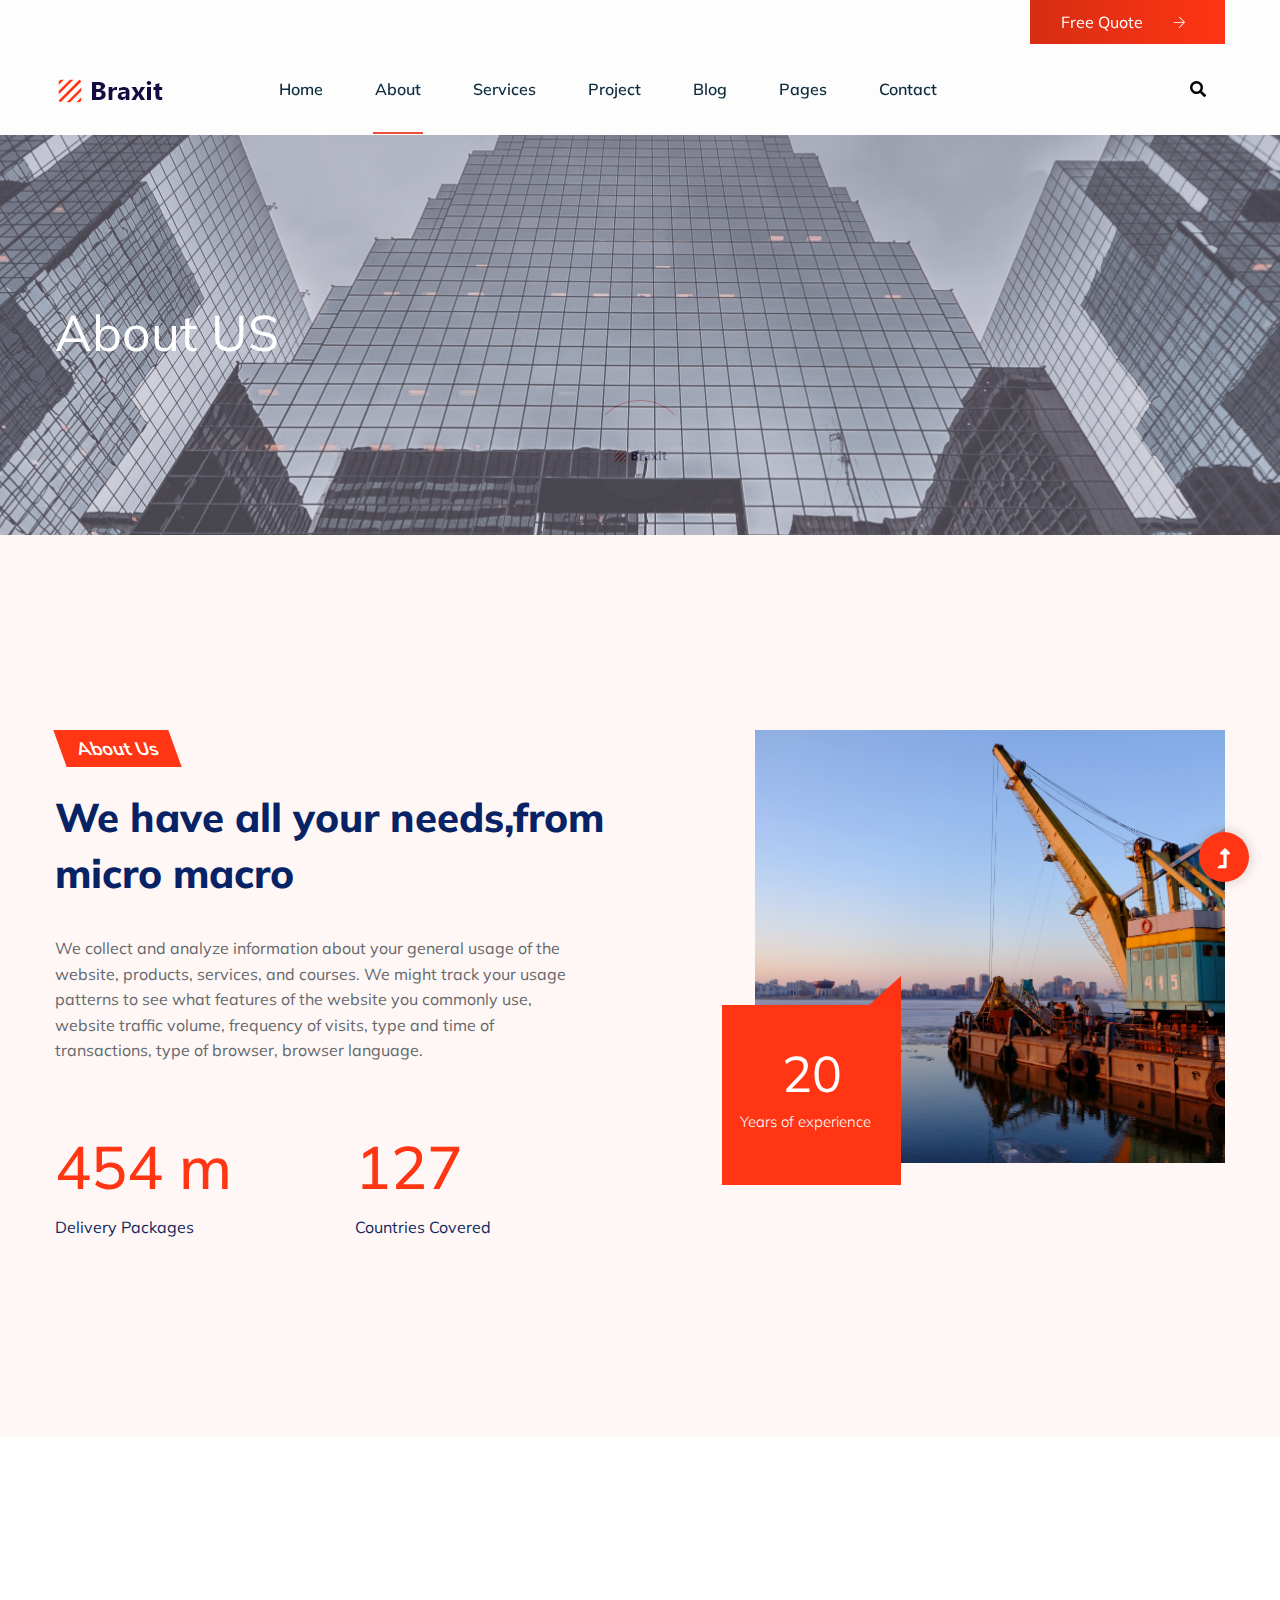
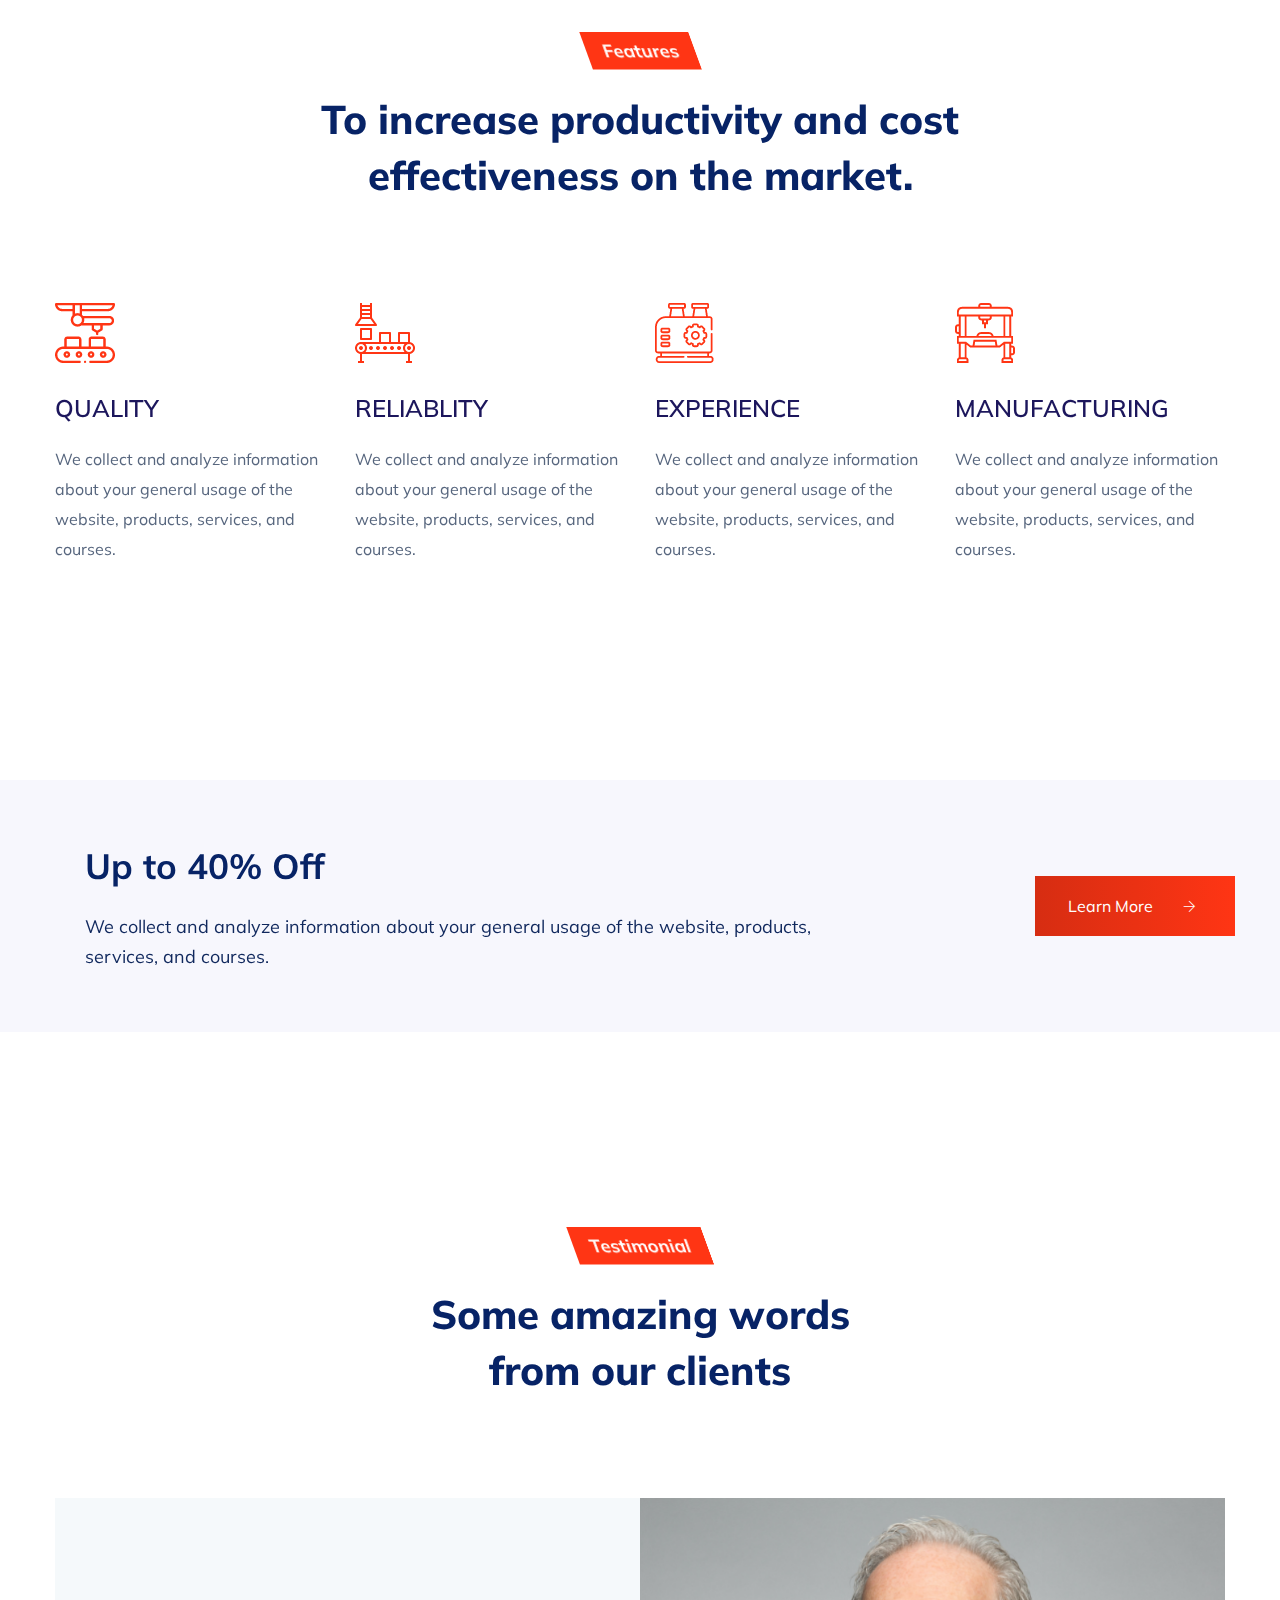
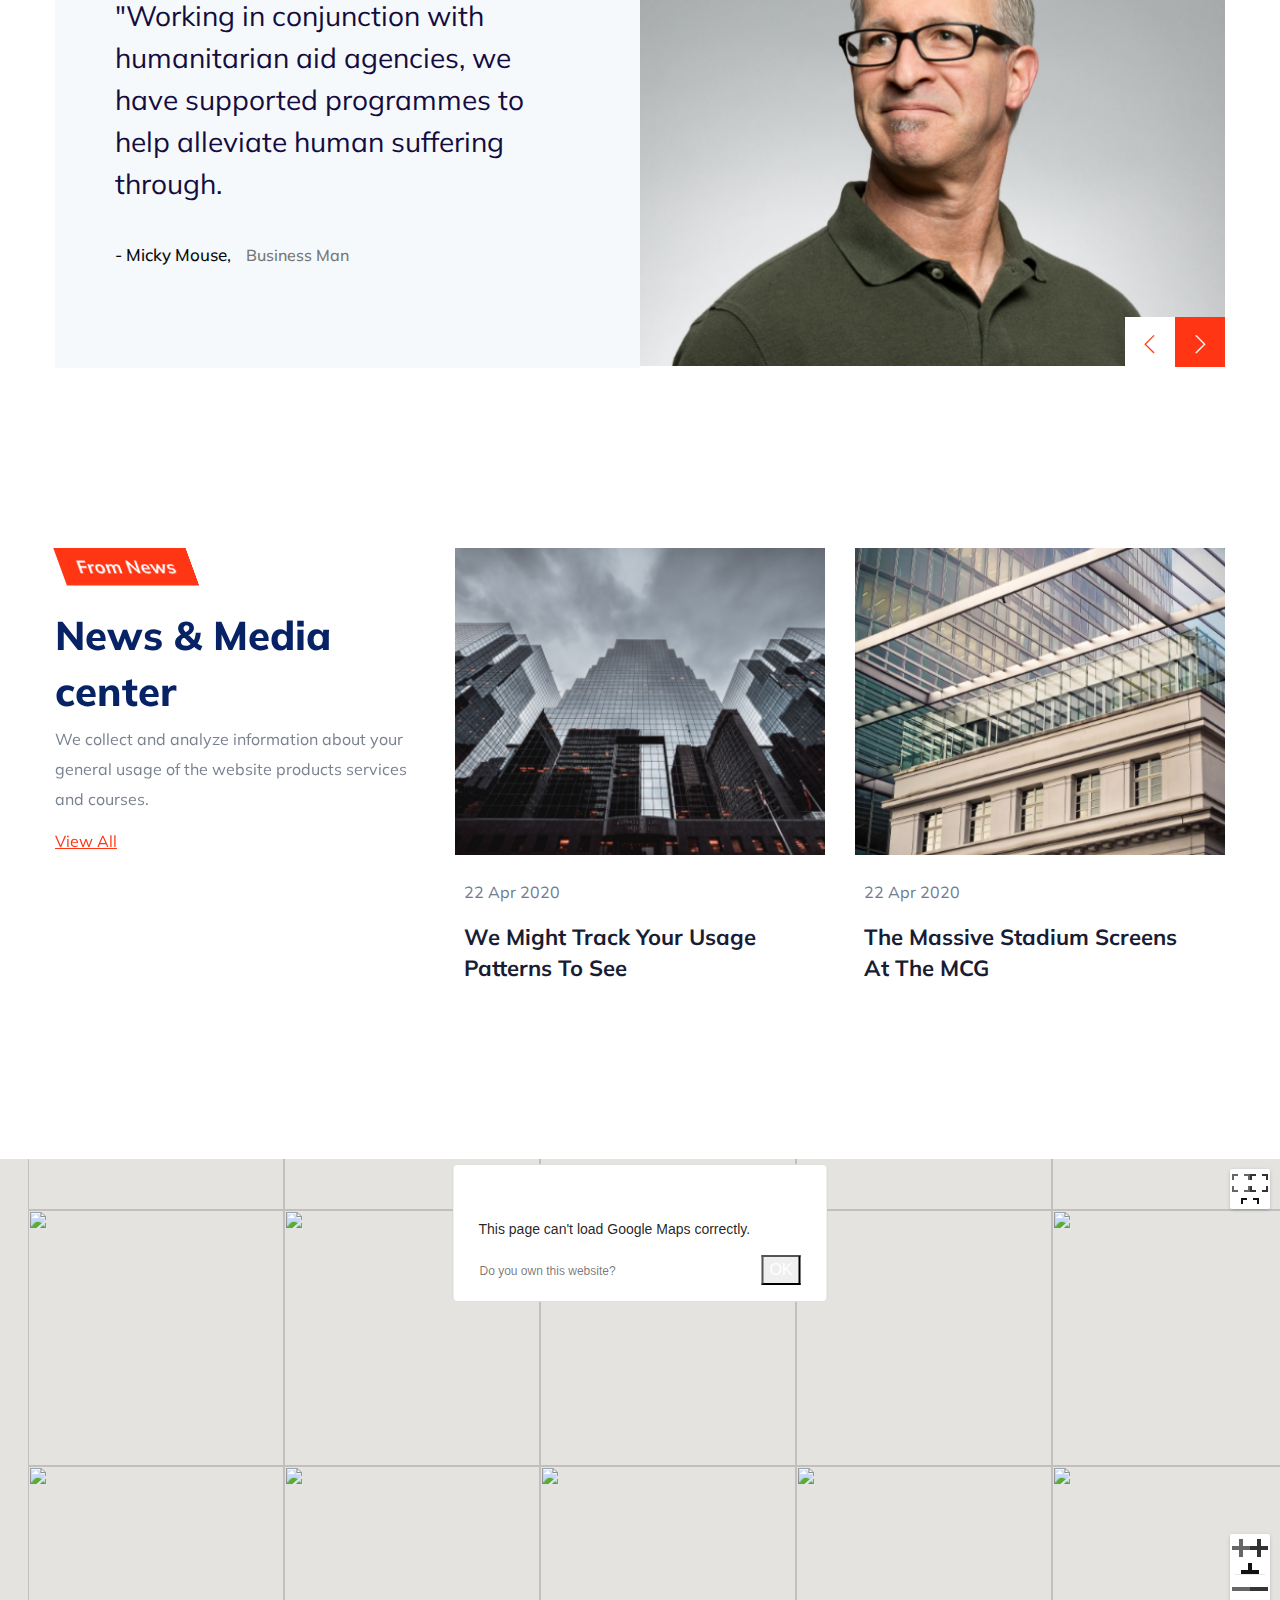
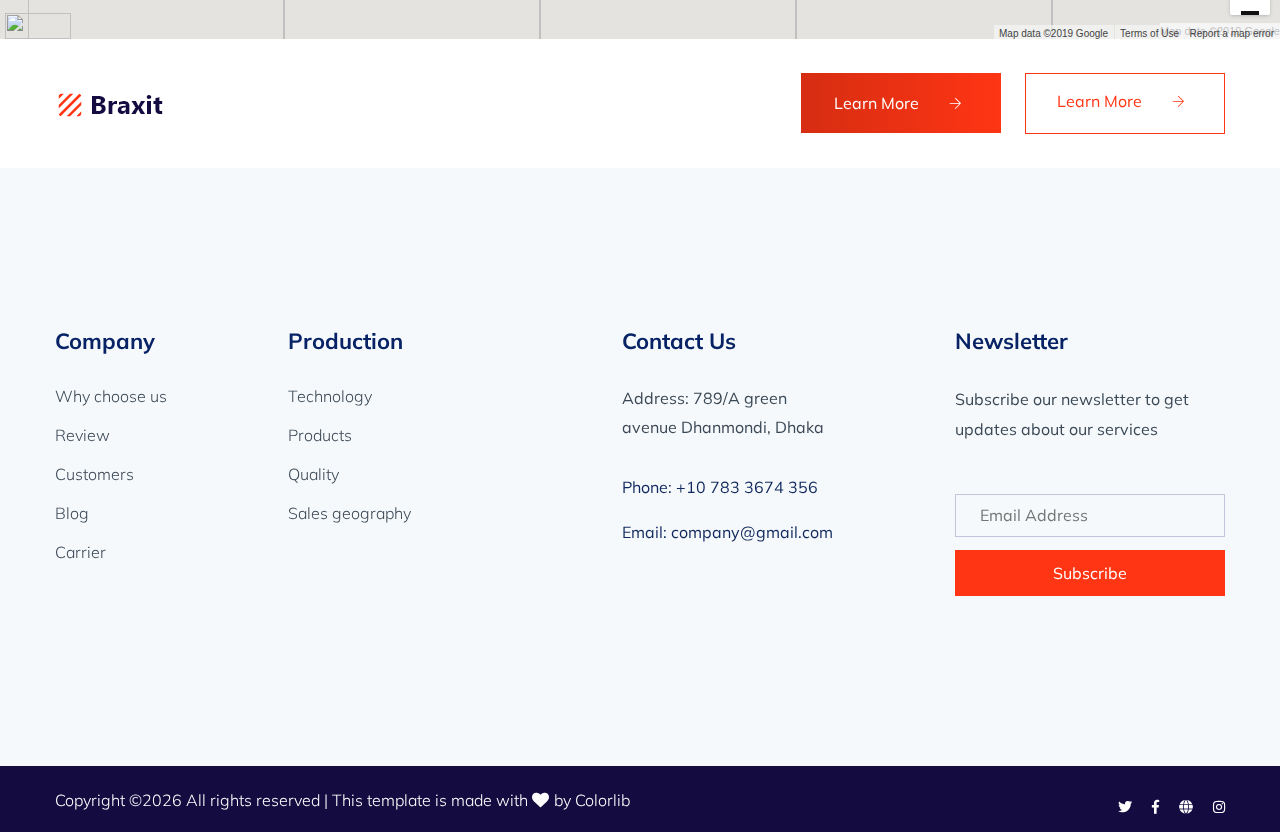
==== about.html @ 3eee0ab3 "first commit" ====
<!doctype html>
<html class="no-js" lang="zxx">
<head>
    <meta charset="utf-8">
    <meta http-equiv="x-ua-compatible" content="ie=edge">
    <title>Industrial | Teamplate</title>
    <meta name="description" content="">
    <meta name="viewport" content="width=device-width, initial-scale=1">
    <link rel="manifest" href="site.webmanifest">
    <link rel="shortcut icon" type="image/x-icon" href="assets/img/favicon.ico">

	<!-- CSS here -->
	<link rel="stylesheet" href="assets/css/bootstrap.min.css">
	<link rel="stylesheet" href="assets/css/owl.carousel.min.css">
	<link rel="stylesheet" href="assets/css/slicknav.css">
    <link rel="stylesheet" href="assets/css/flaticon.css">
    <link rel="stylesheet" href="assets/css/progressbar_barfiller.css">
    <link rel="stylesheet" href="assets/css/gijgo.css">
    <link rel="stylesheet" href="assets/css/animate.min.css">
    <link rel="stylesheet" href="assets/css/animated-headline.css">
	<link rel="stylesheet" href="assets/css/magnific-popup.css">
	<link rel="stylesheet" href="assets/css/fontawesome-all.min.css">
	<link rel="stylesheet" href="assets/css/themify-icons.css">
	<link rel="stylesheet" href="assets/css/slick.css">
	<link rel="stylesheet" href="assets/css/nice-select.css">
	<link rel="stylesheet" href="assets/css/style.css">
</head>
<body>
    <!-- ? Preloader Start -->
    <div id="preloader-active">
        <div class="preloader d-flex align-items-center justify-content-center">
            <div class="preloader-inner position-relative">
                <div class="preloader-circle"></div>
                <div class="preloader-img pere-text">
                    <img src="assets/img/logo/loder.png" alt="">
                </div>
            </div>
        </div>
    </div>
    <!-- Preloader Start -->
    <header>
        <!-- Header Start -->
        <div class="header-area">
            <div class="main-header ">
                <div class="header-top d-none d-lg-block">
                    <div class="container">
                        <div class="col-xl-12">
                            <div class="row d-flex justify-content-between align-items-center">
                                <div class="header-info-left">
                                    <ul>     
                                        <li><i class="fas fa-phone"></i> +880 278 367 367</li>
                                        <li><i class="far fa-envelope"></i>brexitsupport@gmail.com</li>
                                    </ul>
                                </div>
                                <div class="header-info-right">
                                    <a href="#" class="btn">Free Quote <i class="ti-arrow-right"></i></a>
                                </div>
                            </div>
                        </div>
                    </div>
                </div>
                <div class="header-bottom  header-sticky">
                    <div class="container">
                        <div class="row align-items-center">
                            <!-- Logo -->
                            <div class="col-xl-2 col-lg-2">
                                <div class="logo">
                                    <a href="index.html"><img src="assets/img/logo/logo.png" alt=""></a>
                                </div>
                            </div>
                            <div class="col-xl-9 col-lg-8">
                                <div class="menu-wrapper  d-flex align-items-center">
                                    <!-- Main-menu -->
                                    <div class="main-menu d-none d-lg-block">
                                        <nav> 
                                            <ul id="navigation">                                                                                          
                                                <li><a href="index.html">Home</a></li>
                                                <li class="active"><a href="about.html">About</a></li>
                                                <li><a href="services.html">Services</a></li>
                                                <li><a href="project.html">Project</a></li>
                                                <li><a href="blog.html">Blog</a>
                                                    <ul class="submenu">
                                                        <li><a href="blog.html">Blog</a></li>
                                                        <li><a href="blog_details.html">Blog Details</a></li>
                                                        <li><a href="elements.html">Element</a></li>
                                                    </ul>
                                                </li>
                                                <li><a href="#">Pages</a>
                                                    <ul class="submenu">
                                                        <li><a href="project_details.html">Project Details</a></li>
                                                        <li><a href="services_details.html">Services Details</a></li>
                                                        <li><a href="elements.html">Element</a></li>
                                                    </ul>
                                                </li>
                                                <li><a href="contact.html">Contact</a></li>
                                            </ul>
                                        </nav>
                                    </div>
                                </div>
                            </div> 
                            <div class="col-xl-1 col-lg-2">
                                <!-- Search Box -->
                                <div class="search d-none d-lg-block">
                                    <ul>
                                        <li>
                                            <div class="nav-search search-switch">
                                                <span class="fas fa-search"></span>
                                            </div>
                                        </li>
                                    </ul>
                                </div>
                            </div>
                            <!-- Mobile Menu -->
                            <div class="col-12">
                                <div class="mobile_menu d-block d-lg-none"></div>
                            </div>
                        </div>
                    </div>
                </div>
            </div>
        </div>
        <!-- Header End -->
    </header>
    <main>
        <!--? Hero Start -->
        <div class="slider-area2 section-bg2" data-background="assets/img/hero/hero2.png">
            <div class="slider-height2 d-flex align-items-center">
                <div class="container">
                    <div class="row">
                        <div class="col-xl-12">
                            <div class="hero-cap hero-cap2">
                                <h2>About US</h2>
                            </div>
                        </div>
                    </div>
                </div>
            </div>
        </div>
        <!-- Hero End -->
        <!--? About 1 Start-->
        <section class="about-low-area section-padding30">
            <div class="container">
                <div class="row justify-content-between">
                    <div class="col-xl-6 col-lg-6 col-md-10">
                        <div class="about-caption mb-50">
                            <!-- Section Tittle -->
                            <div class="section-tittle mb-35">
                                <span class="element">About Us</span>
                                <h2>We have all your needs,from micro macro</h2>
                            </div>
                            <p>We collect and analyze information about your general usage of the website, products, services, and courses. We might track your usage patterns to see what features of the website you commonly use, website traffic volume, frequency of visits, type and time of transactions, type of browser, browser language.</p>
                        </div>
                        <div class="row">
                            <div class="col-xl-6 col-lg-6 col-md-6 col-sm-6">
                                <div class="experience">
                                    <span>454 m</span>
                                    <p>Delivery Packages</p>
                                </div>
                            </div>
                            <div class="col-xl-6 col-lg-6 col-md-6 col-sm-6">
                                <div class="experience">
                                    <span>127</span>
                                    <p>Countries Covered</p>
                                </div>
                            </div>
                        </div>
                    </div>
                    <div class="col-xl-5 col-lg-6 col-md-9 offset-md-1 offset-sm-1">
                        <div class="about-right-cap">
                            <div class="about-right-img">
                                <img src="assets/img/gallery/about1.png" alt="">
                            </div>
                            <div class="img-cap">
                                <span>20</span>
                                <p>Years of experience</p>
                            </div>
                        </div>
                    </div>
                </div>
            </div>
        </section>
        <!-- About  End-->
        <!--? Categories Area Start -->
        <div class="categories-area section-padding30">
            <div class="container">
                <div class="row justify-content-center">
                    <div class="col-xl-7 col-lg-8 col-md-10 col-sm-12">
                        <div class="section-tittle text-center mb-100">
                            <span class="element">Features</span>
                            <h2>To increase productivity and cost effectiveness on the market.</h2>
                        </div>
                    </div>
                </div>
                <div class="row">
                    <div class="col-lg-3 col-md-6 col-sm-6">
                        <div class="single-cat">
                            <div class="cat-icon">
                                <img src="assets/img/gallery/icon1.png" alt="">
                            </div>
                            <div class="cat-cap">
                                <h5><a href="services.html">Quality</a></h5>
                                <p>We collect and analyze information about your general usage of the website, products, services, and courses.</p>
                            </div>
                        </div>
                    </div>
                    <div class="col-lg-3 col-md-6 col-sm-6">
                        <div class="single-cat">
                            <div class="cat-icon">
                                <img src="assets/img/gallery/icon2.png" alt="">
                            </div>
                            <div class="cat-cap">
                                <h5><a href="services.html">Reliablity</a></h5>
                                <p>We collect and analyze information about your general usage of the website, products, services, and courses.</p>
                            </div>
                        </div>
                    </div>
                    <div class="col-lg-3 col-md-6 col-sm-6">
                        <div class="single-cat">
                            <div class="cat-icon">
                                <img src="assets/img/gallery/icon3.png" alt="">
                            </div>
                            <div class="cat-cap">
                                <h5><a href="services.html">Experience</a></h5>
                                <p>We collect and analyze information about your general usage of the website, products, services, and courses.</p>
                            </div>
                        </div>
                    </div>
                    <div class="col-lg-3 col-md-6 col-sm-6">
                        <div class="single-cat">
                            <div class="cat-icon">
                                <img src="assets/img/gallery/icon4.png" alt="">
                            </div>
                            <div class="cat-cap">
                                <h5><a href="services.html">Manufacturing</a></h5>
                                <p>We collect and analyze information about your general usage of the website, products, services, and courses.</p>
                            </div>
                        </div>
                    </div>
                </div>
            </div>
        </div>
        <!-- cat End -->
        <!-- Want To work -->
        <section class="wantToWork-area gray-bg ">
            <div class="container">
                <div class="wants-wrapper w-padding2">
                    <div class="row align-items-center justify-content-between">
                        <div class="col-xl-8 col-lg-9 col-md-8">
                            <div class="wantToWork-caption wantToWork-caption2">
                                <h2>Up to 40% Off</h2>
                                <p>We collect and analyze information about your general usage of the website, products, services, and courses.</p>
                            </div>
                        </div>
                        <div class="col-xl-2 col-lg-3 col-md-4">
                            <a href="#" class="btn w-btn wantToWork-btn">Learn More <i class="ti-arrow-right"></i></a>
                        </div>
                    </div>
                </div>
            </div>
        </section>
        <!-- Want To work End -->
        <!-- Contact form Start -->
        <div class="contact-form testimonial-area section-padding30">
            <div class="container">
                <!-- Section Tittle -->
                <div class="row justify-content-center">
                    <div class="col-xl-5 col-lg-6 col-md-8 col-sm-10">
                        <div class="section-tittle text-center mb-100">
                            <span class="element">Testimonial</span>
                            <h2>Some amazing words from our clients</h2>
                        </div>
                    </div>
                </div>
                <div class="row no-gutters">
                    <div class="col-lg-6 col-md-12">
                        <!-- Testimonial Start -->
                        <div class="h1-testimonial-active">
                            <!-- Single Testimonial -->
                            <div class="single-testimonial">
                                <div class="testimonial-caption">
                                    <p>"Working in conjunction with humanitarian aid agencies, we have supported programmes to help alleviate human suffering through.</p>
                                    <div class="rattiong-caption">
                                        <span>- Micky Mouse,<span>Business Man</span> </span>
                                    </div>
                                </div>
                            </div>
                            <!-- Single Testimonial -->
                            <div class="single-testimonial">
                                <div class="testimonial-caption">
                                    <p>"Working in conjunction with humanitarian aid agencies, we have supported programmes to help alleviate human suffering through.</p>
                                    <div class="rattiong-caption">
                                        <span>- Micky Mouse,<span>Business Man</span> </span>
                                    </div>
                                </div>
                            </div>
                        </div>
                    </div>
                    <div class="col-lg-6 col-md-12">
                        <!-- slider -->
                        <div class="single-man-slider">
                            <div class="man-slider-active">
                                <div class="single-mam-img">
                                    <img src="assets/img/gallery/man1.png" alt="">
                                </div>
                                <div class="single-mam-img">
                                    <img src="assets/img/gallery/man1.png" alt="">
                                </div>
                                <div class="single-mam-img">
                                    <img src="assets/img/gallery/man1.png" alt="">
                                </div>
                                <div class="single-mam-img">
                                    <img src="assets/img/gallery/man1.png" alt="">
                                </div>
                            </div>
                        </div>
                    </div>
                </div>
            </div>
        </div>
        <!-- Contact form End -->
        <!--? Blog Area Start -->
        <section class="home-blog-area pb-bottom">
            <div class="container">
                <div class="row">
                    <div class="col-lg-4 col-md-6">
                        <div class="section-tittle mb-100">
                            <span class="element">From News</span>
                            <h2>News & Media center</h2>
                            <p>We collect and analyze information about your general usage of the website products services and courses.</p>
                            <a href="#" class="all-btn">View All</a>
                        </div>
                    </div>
                    <div class="col-lg-4 col-md-6">
                        <div class="home-blog-single mb-30">
                            <div class="blog-img-cap">
                                <div class="blog-img">
                                    <img src="assets/img/gallery/home-blog1.png" alt="">
                                </div>
                                <div class="blog-cap">
                                    <p>22 Apr 2020</p>
                                    <h3><a href="blog_details.html">We might track your usage patterns to see</a></h3>
                                </div>
                            </div>
                        </div>
                    </div>
                    <div class="col-lg-4 col-md-6">
                        <div class="home-blog-single mb-30">
                            <div class="blog-img-cap">
                                <div class="blog-img">
                                    <img src="assets/img/gallery/home-blog2.png" alt="">
                                </div>
                                <div class="blog-cap">
                                    <p>22 Apr 2020</p>
                                    <h3><a href="blog_details.html">The massive stadium screens at the MCG</a></h3>
                                </div>
                            </div>
                        </div>
                    </div>
                </div>
            </div>
        </section>
        <!-- Blog Area End -->
        <!--?  Map Area start  -->
        <section class="Map-area">
            <div class="d-none d-sm-block">
                <div id="map" style="height: 480px; position: relative; overflow: hidden;"><div style="height: 100%; width: 100%; position: absolute; top: 0px; left: 0px; background-color: rgb(229, 227, 223);"><div class="gm-style" style="position: absolute; z-index: 0; left: 0px; top: 0px; height: 100%; width: 100%; padding: 0px; border-width: 0px; margin: 0px;"><div tabindex="0" style="position: absolute; z-index: 0; left: 0px; top: 0px; height: 100%; width: 100%; padding: 0px; border-width: 0px; margin: 0px; cursor: url(&quot;https://maps.gstatic.com/mapfiles/openhand_8_8.cur&quot;), default; touch-action: pan-x pan-y;"><div style="z-index: 1; position: absolute; left: 50%; top: 50%; width: 100%; transform: translate(0px, 0px);"><div style="position: absolute; left: 0px; top: 0px; z-index: 100; width: 100%;"><div style="position: absolute; left: 0px; top: 0px; z-index: 0;"><div style="position: absolute; z-index: 991; transform: matrix(1, 0, 0, 1, -100, -189);"><div style="position: absolute; left: 0px; top: 0px; width: 256px; height: 256px;"><div style="width: 256px; height: 256px;"></div></div><div style="position: absolute; left: -256px; top: 0px; width: 256px; height: 256px;"><div style="width: 256px; height: 256px;"></div></div><div style="position: absolute; left: -256px; top: -256px; width: 256px; height: 256px;"><div style="width: 256px; height: 256px;"></div></div><div style="position: absolute; left: 0px; top: -256px; width: 256px; height: 256px;"><div style="width: 256px; height: 256px;"></div></div><div style="position: absolute; left: 256px; top: -256px; width: 256px; height: 256px;"><div style="width: 256px; height: 256px;"></div></div><div style="position: absolute; left: 256px; top: 0px; width: 256px; height: 256px;"><div style="width: 256px; height: 256px;"></div></div><div style="position: absolute; left: 256px; top: 256px; width: 256px; height: 256px;"><div style="width: 256px; height: 256px;"></div></div><div style="position: absolute; left: 0px; top: 256px; width: 256px; height: 256px;"><div style="width: 256px; height: 256px;"></div></div><div style="position: absolute; left: -256px; top: 256px; width: 256px; height: 256px;"><div style="width: 256px; height: 256px;"></div></div><div style="position: absolute; left: -512px; top: 256px; width: 256px; height: 256px;"><div style="width: 256px; height: 256px;"></div></div><div style="position: absolute; left: -512px; top: 0px; width: 256px; height: 256px;"><div style="width: 256px; height: 256px;"></div></div><div style="position: absolute; left: -512px; top: -256px; width: 256px; height: 256px;"><div style="width: 256px; height: 256px;"></div></div><div style="position: absolute; left: 512px; top: -256px; width: 256px; height: 256px;"><div style="width: 256px; height: 256px;"></div></div><div style="position: absolute; left: 512px; top: 0px; width: 256px; height: 256px;"><div style="width: 256px; height: 256px;"></div></div><div style="position: absolute; left: 512px; top: 256px; width: 256px; height: 256px;"><div style="width: 256px; height: 256px;"></div></div></div></div></div><div style="position: absolute; left: 0px; top: 0px; z-index: 101; width: 100%;"></div><div style="position: absolute; left: 0px; top: 0px; z-index: 102; width: 100%;"></div><div style="position: absolute; left: 0px; top: 0px; z-index: 103; width: 100%;"><div style="position: absolute; left: 0px; top: 0px; z-index: -1;"><div style="position: absolute; z-index: 991; transform: matrix(1, 0, 0, 1, -100, -189);"><div style="width: 256px; height: 256px; overflow: hidden; position: absolute; left: 0px; top: 0px;"></div><div style="width: 256px; height: 256px; overflow: hidden; position: absolute; left: -256px; top: 0px;"></div><div style="width: 256px; height: 256px; overflow: hidden; position: absolute; left: -256px; top: -256px;"></div><div style="width: 256px; height: 256px; overflow: hidden; position: absolute; left: 0px; top: -256px;"></div><div style="width: 256px; height: 256px; overflow: hidden; position: absolute; left: 256px; top: -256px;"></div><div style="width: 256px; height: 256px; overflow: hidden; position: absolute; left: 256px; top: 0px;"></div><div style="width: 256px; height: 256px; overflow: hidden; position: absolute; left: 256px; top: 256px;"></div><div style="width: 256px; height: 256px; overflow: hidden; position: absolute; left: 0px; top: 256px;"></div><div style="width: 256px; height: 256px; overflow: hidden; position: absolute; left: -256px; top: 256px;"></div><div style="width: 256px; height: 256px; overflow: hidden; position: absolute; left: -512px; top: 256px;"></div><div style="width: 256px; height: 256px; overflow: hidden; position: absolute; left: -512px; top: 0px;"></div><div style="width: 256px; height: 256px; overflow: hidden; position: absolute; left: -512px; top: -256px;"></div><div style="width: 256px; height: 256px; overflow: hidden; position: absolute; left: 512px; top: -256px;"></div><div style="width: 256px; height: 256px; overflow: hidden; position: absolute; left: 512px; top: 0px;"></div><div style="width: 256px; height: 256px; overflow: hidden; position: absolute; left: 512px; top: 256px;"></div></div></div></div><div style="position: absolute; left: 0px; top: 0px; z-index: 0;"><div style="position: absolute; z-index: 991; transform: matrix(1, 0, 0, 1, -100, -189);"><div style="position: absolute; left: 0px; top: 0px; width: 256px; height: 256px; transition: opacity 200ms linear 0s;"><img draggable="false" alt="" role="presentation" src="https://maps.googleapis.com/maps/vt?pb=!1m5!1m4!1i9!2i470!3i302!4i256!2m3!1e0!2sm!3i476185792!2m3!1e2!6m1!3e5!3m14!2sen-US!3sUS!5e18!12m1!1e68!12m3!1e37!2m1!1ssmartmaps!12m4!1e26!2m2!1sstyles!2zcC5zOi02MHxwLmw6LTYw!4e0&amp;key=AIzaSyDpfS1oRGreGSBU5HHjMmQ3o5NLw7VdJ6I&amp;token=70038" style="width: 256px; height: 256px; user-select: none; border: 0px; padding: 0px; margin: 0px; max-width: none;"></div><div style="position: absolute; left: 256px; top: 0px; width: 256px; height: 256px; transition: opacity 200ms linear 0s;"><img draggable="false" alt="" role="presentation" src="https://maps.googleapis.com/maps/vt?pb=!1m5!1m4!1i9!2i471!3i302!4i256!2m3!1e0!2sm!3i476185840!2m3!1e2!6m1!3e5!3m14!2sen-US!3sUS!5e18!12m1!1e68!12m3!1e37!2m1!1ssmartmaps!12m4!1e26!2m2!1sstyles!2zcC5zOi02MHxwLmw6LTYw!4e0&amp;key=AIzaSyDpfS1oRGreGSBU5HHjMmQ3o5NLw7VdJ6I&amp;token=84496" style="width: 256px; height: 256px; user-select: none; border: 0px; padding: 0px; margin: 0px; max-width: none;"></div><div style="position: absolute; left: 256px; top: 256px; width: 256px; height: 256px; transition: opacity 200ms linear 0s;"><img draggable="false" alt="" role="presentation" src="https://maps.googleapis.com/maps/vt?pb=!1m5!1m4!1i9!2i471!3i303!4i256!2m3!1e0!2sm!3i476185840!2m3!1e2!6m1!3e5!3m14!2sen-US!3sUS!5e18!12m1!1e68!12m3!1e37!2m1!1ssmartmaps!12m4!1e26!2m2!1sstyles!2zcC5zOi02MHxwLmw6LTYw!4e0&amp;key=AIzaSyDpfS1oRGreGSBU5HHjMmQ3o5NLw7VdJ6I&amp;token=107953" style="width: 256px; height: 256px; user-select: none; border: 0px; padding: 0px; margin: 0px; max-width: none;"></div><div style="position: absolute; left: 0px; top: 256px; width: 256px; height: 256px; transition: opacity 200ms linear 0s;"><img draggable="false" alt="" role="presentation" src="https://maps.googleapis.com/maps/vt?pb=!1m5!1m4!1i9!2i470!3i303!4i256!2m3!1e0!2sm!3i476185792!2m3!1e2!6m1!3e5!3m14!2sen-US!3sUS!5e18!12m1!1e68!12m3!1e37!2m1!1ssmartmaps!12m4!1e26!2m2!1sstyles!2zcC5zOi02MHxwLmw6LTYw!4e0&amp;key=AIzaSyDpfS1oRGreGSBU5HHjMmQ3o5NLw7VdJ6I&amp;token=93495" style="width: 256px; height: 256px; user-select: none; border: 0px; padding: 0px; margin: 0px; max-width: none;"></div><div style="position: absolute; left: -256px; top: 256px; width: 256px; height: 256px; transition: opacity 200ms linear 0s;"><img draggable="false" alt="" role="presentation" src="https://maps.googleapis.com/maps/vt?pb=!1m5!1m4!1i9!2i469!3i303!4i256!2m3!1e0!2sm!3i476185792!2m3!1e2!6m1!3e5!3m14!2sen-US!3sUS!5e18!12m1!1e68!12m3!1e37!2m1!1ssmartmaps!12m4!1e26!2m2!1sstyles!2zcC5zOi02MHxwLmw6LTYw!4e0&amp;key=AIzaSyDpfS1oRGreGSBU5HHjMmQ3o5NLw7VdJ6I&amp;token=85128" style="width: 256px; height: 256px; user-select: none; border: 0px; padding: 0px; margin: 0px; max-width: none;"></div><div style="position: absolute; left: -512px; top: 256px; width: 256px; height: 256px; transition: opacity 200ms linear 0s;"><img draggable="false" alt="" role="presentation" src="https://maps.googleapis.com/maps/vt?pb=!1m5!1m4!1i9!2i468!3i303!4i256!2m3!1e0!2sm!3i476185504!2m3!1e2!6m1!3e5!3m14!2sen-US!3sUS!5e18!12m1!1e68!12m3!1e37!2m1!1ssmartmaps!12m4!1e26!2m2!1sstyles!2zcC5zOi02MHxwLmw6LTYw!4e0&amp;key=AIzaSyDpfS1oRGreGSBU5HHjMmQ3o5NLw7VdJ6I&amp;token=46831" style="width: 256px; height: 256px; user-select: none; border: 0px; padding: 0px; margin: 0px; max-width: none;"></div><div style="position: absolute; left: -512px; top: 0px; width: 256px; height: 256px; transition: opacity 200ms linear 0s;"><img draggable="false" alt="" role="presentation" src="https://maps.googleapis.com/maps/vt?pb=!1m5!1m4!1i9!2i468!3i302!4i256!2m3!1e0!2sm!3i476184952!2m3!1e2!6m1!3e5!3m14!2sen-US!3sUS!5e18!12m1!1e68!12m3!1e37!2m1!1ssmartmaps!12m4!1e26!2m2!1sstyles!2zcC5zOi02MHxwLmw6LTYw!4e0&amp;key=AIzaSyDpfS1oRGreGSBU5HHjMmQ3o5NLw7VdJ6I&amp;token=10814" style="width: 256px; height: 256px; user-select: none; border: 0px; padding: 0px; margin: 0px; max-width: none;"></div><div style="position: absolute; left: -512px; top: -256px; width: 256px; height: 256px; transition: opacity 200ms linear 0s;"><img draggable="false" alt="" role="presentation" src="https://maps.googleapis.com/maps/vt?pb=!1m5!1m4!1i9!2i468!3i301!4i256!2m3!1e0!2sm!3i476184952!2m3!1e2!6m1!3e5!3m14!2sen-US!3sUS!5e18!12m1!1e68!12m3!1e37!2m1!1ssmartmaps!12m4!1e26!2m2!1sstyles!2zcC5zOi02MHxwLmw6LTYw!4e0&amp;key=AIzaSyDpfS1oRGreGSBU5HHjMmQ3o5NLw7VdJ6I&amp;token=118428" style="width: 256px; height: 256px; user-select: none; border: 0px; padding: 0px; margin: 0px; max-width: none;"></div><div style="position: absolute; left: 512px; top: -256px; width: 256px; height: 256px; transition: opacity 200ms linear 0s;"><img draggable="false" alt="" role="presentation" src="https://maps.googleapis.com/maps/vt?pb=!1m5!1m4!1i9!2i472!3i301!4i256!2m3!1e0!2sm!3i476185636!2m3!1e2!6m1!3e5!3m14!2sen-US!3sUS!5e18!12m1!1e68!12m3!1e37!2m1!1ssmartmaps!12m4!1e26!2m2!1sstyles!2zcC5zOi02MHxwLmw6LTYw!4e0&amp;key=AIzaSyDpfS1oRGreGSBU5HHjMmQ3o5NLw7VdJ6I&amp;token=43995" style="width: 256px; height: 256px; user-select: none; border: 0px; padding: 0px; margin: 0px; max-width: none;"></div><div style="position: absolute; left: 512px; top: 0px; width: 256px; height: 256px; transition: opacity 200ms linear 0s;"><img draggable="false" alt="" role="presentation" src="https://maps.googleapis.com/maps/vt?pb=!1m5!1m4!1i9!2i472!3i302!4i256!2m3!1e0!2sm!3i476185840!2m3!1e2!6m1!3e5!3m14!2sen-US!3sUS!5e18!12m1!1e68!12m3!1e37!2m1!1ssmartmaps!12m4!1e26!2m2!1sstyles!2zcC5zOi02MHxwLmw6LTYw!4e0&amp;key=AIzaSyDpfS1oRGreGSBU5HHjMmQ3o5NLw7VdJ6I&amp;token=905" style="width: 256px; height: 256px; user-select: none; border: 0px; padding: 0px; margin: 0px; max-width: none;"></div><div style="position: absolute; left: 512px; top: 256px; width: 256px; height: 256px; transition: opacity 200ms linear 0s;"><img draggable="false" alt="" role="presentation" src="https://maps.googleapis.com/maps/vt?pb=!1m5!1m4!1i9!2i472!3i303!4i256!2m3!1e0!2sm!3i476185840!2m3!1e2!6m1!3e5!3m14!2sen-US!3sUS!5e18!12m1!1e68!12m3!1e37!2m1!1ssmartmaps!12m4!1e26!2m2!1sstyles!2zcC5zOi02MHxwLmw6LTYw!4e0&amp;key=AIzaSyDpfS1oRGreGSBU5HHjMmQ3o5NLw7VdJ6I&amp;token=24362" style="width: 256px; height: 256px; user-select: none; border: 0px; padding: 0px; margin: 0px; max-width: none;"></div><div style="position: absolute; left: -256px; top: 0px; width: 256px; height: 256px; transition: opacity 200ms linear 0s;"><img draggable="false" alt="" role="presentation" src="https://maps.googleapis.com/maps/vt?pb=!1m5!1m4!1i9!2i469!3i302!4i256!2m3!1e0!2sm!3i476185792!2m3!1e2!6m1!3e5!3m14!2sen-US!3sUS!5e18!12m1!1e68!12m3!1e37!2m1!1ssmartmaps!12m4!1e26!2m2!1sstyles!2zcC5zOi02MHxwLmw6LTYw!4e0&amp;key=AIzaSyDpfS1oRGreGSBU5HHjMmQ3o5NLw7VdJ6I&amp;token=61671" style="width: 256px; height: 256px; user-select: none; border: 0px; padding: 0px; margin: 0px; max-width: none;"></div><div style="position: absolute; left: -256px; top: -256px; width: 256px; height: 256px; transition: opacity 200ms linear 0s;"><img draggable="false" alt="" role="presentation" src="https://maps.googleapis.com/maps/vt?pb=!1m5!1m4!1i9!2i469!3i301!4i256!2m3!1e0!2sm!3i476185792!2m3!1e2!6m1!3e5!3m14!2sen-US!3sUS!5e18!12m1!1e68!12m3!1e37!2m1!1ssmartmaps!12m4!1e26!2m2!1sstyles!2zcC5zOi02MHxwLmw6LTYw!4e0&amp;key=AIzaSyDpfS1oRGreGSBU5HHjMmQ3o5NLw7VdJ6I&amp;token=38214" style="width: 256px; height: 256px; user-select: none; border: 0px; padding: 0px; margin: 0px; max-width: none;"></div><div style="position: absolute; left: 0px; top: -256px; width: 256px; height: 256px; transition: opacity 200ms linear 0s;"><img draggable="false" alt="" role="presentation" src="https://maps.googleapis.com/maps/vt?pb=!1m5!1m4!1i9!2i470!3i301!4i256!2m3!1e0!2sm!3i476185792!2m3!1e2!6m1!3e5!3m14!2sen-US!3sUS!5e18!12m1!1e68!12m3!1e37!2m1!1ssmartmaps!12m4!1e26!2m2!1sstyles!2zcC5zOi02MHxwLmw6LTYw!4e0&amp;key=AIzaSyDpfS1oRGreGSBU5HHjMmQ3o5NLw7VdJ6I&amp;token=46581" style="width: 256px; height: 256px; user-select: none; border: 0px; padding: 0px; margin: 0px; max-width: none;"></div><div style="position: absolute; left: 256px; top: -256px; width: 256px; height: 256px; transition: opacity 200ms linear 0s;"><img draggable="false" alt="" role="presentation" src="https://maps.googleapis.com/maps/vt?pb=!1m5!1m4!1i9!2i471!3i301!4i256!2m3!1e0!2sm!3i476185792!2m3!1e2!6m1!3e5!3m14!2sen-US!3sUS!5e18!12m1!1e68!12m3!1e37!2m1!1ssmartmaps!12m4!1e26!2m2!1sstyles!2zcC5zOi02MHxwLmw6LTYw!4e0&amp;key=AIzaSyDpfS1oRGreGSBU5HHjMmQ3o5NLw7VdJ6I&amp;token=94061" style="width: 256px; height: 256px; user-select: none; border: 0px; padding: 0px; margin: 0px; max-width: none;"></div></div></div></div><div class="gm-style-pbc" style="z-index: 2; position: absolute; height: 100%; width: 100%; padding: 0px; border-width: 0px; margin: 0px; left: 0px; top: 0px; opacity: 0;"><p class="gm-style-pbt"></p></div><div style="z-index: 3; position: absolute; height: 100%; width: 100%; padding: 0px; border-width: 0px; margin: 0px; left: 0px; top: 0px; touch-action: pan-x pan-y;"><div style="z-index: 4; position: absolute; left: 50%; top: 50%; width: 100%; transform: translate(0px, 0px);"><div style="position: absolute; left: 0px; top: 0px; z-index: 104; width: 100%;"></div><div style="position: absolute; left: 0px; top: 0px; z-index: 105; width: 100%;"></div><div style="position: absolute; left: 0px; top: 0px; z-index: 106; width: 100%;"></div><div style="position: absolute; left: 0px; top: 0px; z-index: 107; width: 100%;"></div></div></div></div><iframe aria-hidden="true" frameborder="0" style="z-index: -1; position: absolute; width: 100%; height: 100%; top: 0px; left: 0px; border: none;" src="about:blank"></iframe><div style="margin-left: 5px; margin-right: 5px; z-index: 1000000; position: absolute; left: 0px; bottom: 0px;"><a target="_blank" rel="noopener" href="https://maps.google.com/maps?ll=-31.197,150.744&amp;z=9&amp;t=m&amp;hl=en-US&amp;gl=US&amp;mapclient=apiv3" title="Open this area in Google Maps (opens a new window)" style="position: static; overflow: visible; float: none; display: inline;"><div style="width: 66px; height: 26px; cursor: pointer;"><img alt="" src="https://maps.gstatic.com/mapfiles/api-3/images/google_white5.png" draggable="false" style="position: absolute; left: 0px; top: 0px; width: 66px; height: 26px; user-select: none; border: 0px; padding: 0px; margin: 0px;"></div></a></div><div style="background-color: white; padding: 15px 21px; border: 1px solid rgb(171, 171, 171); font-family: Roboto, Arial, sans-serif; color: rgb(34, 34, 34); box-sizing: border-box; box-shadow: rgba(0, 0, 0, 0.2) 0px 4px 16px; z-index: 10000002; display: none; width: 300px; height: 180px; position: absolute; left: 315px; top: 150px;"><div style="padding: 0px 0px 10px; font-size: 16px; box-sizing: border-box;">Map Data</div><div style="font-size: 13px;">Map data ©2019 Google</div><button draggable="false" title="Close" aria-label="Close" type="button" class="gm-ui-hover-effect" style="background: none; display: block; border: 0px; margin: 0px; padding: 0px; position: absolute; cursor: pointer; user-select: none; top: 0px; right: 0px; width: 37px; height: 37px;"><img src="data:image/svg+xml,%3Csvg%20xmlns%3D%22http%3A%2F%2Fwww.w3.org%2F2000%2Fsvg%22%20width%3D%2224px%22%20height%3D%2224px%22%20viewBox%3D%220%200%2024%2024%22%20fill%3D%22%23000000%22%3E%0A%20%20%20%20%3Cpath%20d%3D%22M19%206.41L17.59%205%2012%2010.59%206.41%205%205%206.41%2010.59%2012%205%2017.59%206.41%2019%2012%2013.41%2017.59%2019%2019%2017.59%2013.41%2012z%22%2F%3E%0A%20%20%20%20%3Cpath%20d%3D%22M0%200h24v24H0z%22%20fill%3D%22none%22%2F%3E%0A%3C%2Fsvg%3E%0A" style="pointer-events: none; display: block; width: 13px; height: 13px; margin: 12px;"></button></div><div class="gmnoprint" style="z-index: 1000001; position: absolute; right: 166px; bottom: 0px; width: 121px;"><div draggable="false" class="gm-style-cc" style="user-select: none; height: 14px; line-height: 14px;"><div style="opacity: 0.7; width: 100%; height: 100%; position: absolute;"><div style="width: 1px;"></div><div style="background-color: rgb(245, 245, 245); width: auto; height: 100%; margin-left: 1px;"></div></div><div style="position: relative; padding-right: 6px; padding-left: 6px; box-sizing: border-box; font-family: Roboto, Arial, sans-serif; font-size: 10px; color: rgb(68, 68, 68); white-space: nowrap; direction: ltr; text-align: right; vertical-align: middle; display: inline-block;"><a style="text-decoration: none; cursor: pointer; display: none;">Map Data</a><span>Map data ©2019 Google</span></div></div></div><div class="gmnoscreen" style="position: absolute; right: 0px; bottom: 0px;"><div style="font-family: Roboto, Arial, sans-serif; font-size: 11px; color: rgb(68, 68, 68); direction: ltr; text-align: right; background-color: rgb(245, 245, 245);">Map data ©2019 Google</div></div><div class="gmnoprint gm-style-cc" draggable="false" style="z-index: 1000001; user-select: none; height: 14px; line-height: 14px; position: absolute; right: 95px; bottom: 0px;"><div style="opacity: 0.7; width: 100%; height: 100%; position: absolute;"><div style="width: 1px;"></div><div style="background-color: rgb(245, 245, 245); width: auto; height: 100%; margin-left: 1px;"></div></div><div style="position: relative; padding-right: 6px; padding-left: 6px; box-sizing: border-box; font-family: Roboto, Arial, sans-serif; font-size: 10px; color: rgb(68, 68, 68); white-space: nowrap; direction: ltr; text-align: right; vertical-align: middle; display: inline-block;"><a href="https://www.google.com/intl/en-US_US/help/terms_maps.html" target="_blank" rel="noopener" style="text-decoration: none; cursor: pointer; color: rgb(68, 68, 68);">Terms of Use</a></div></div><button draggable="false" title="Toggle fullscreen view" aria-label="Toggle fullscreen view" type="button" class="gm-control-active gm-fullscreen-control" style="background: none rgb(255, 255, 255); border: 0px; margin: 10px; padding: 0px; position: absolute; cursor: pointer; user-select: none; border-radius: 2px; height: 40px; width: 40px; box-shadow: rgba(0, 0, 0, 0.3) 0px 1px 4px -1px; overflow: hidden; top: 0px; right: 0px;"><img src="data:image/svg+xml,%3Csvg%20xmlns%3D%22http%3A%2F%2Fwww.w3.org%2F2000%2Fsvg%22%20width%3D%2218%22%20height%3D%2218%22%20viewBox%3D%220%20018%2018%22%3E%0A%20%20%3Cpath%20fill%3D%22%23666%22%20d%3D%22M0%2C0v2v4h2V2h4V0H2H0z%20M16%2C0h-4v2h4v4h2V2V0H16z%20M16%2C16h-4v2h4h2v-2v-4h-2V16z%20M2%2C12H0v4v2h2h4v-2H2V12z%22%2F%3E%0A%3C%2Fsvg%3E%0A" style="height: 18px; width: 18px;"><img src="data:image/svg+xml,%3Csvg%20xmlns%3D%22http%3A%2F%2Fwww.w3.org%2F2000%2Fsvg%22%20width%3D%2218%22%20height%3D%2218%22%20viewBox%3D%220%200%2018%2018%22%3E%0A%20%20%3Cpath%20fill%3D%22%23333%22%20d%3D%22M0%2C0v2v4h2V2h4V0H2H0z%20M16%2C0h-4v2h4v4h2V2V0H16z%20M16%2C16h-4v2h4h2v-2v-4h-2V16z%20M2%2C12H0v4v2h2h4v-2H2V12z%22%2F%3E%0A%3C%2Fsvg%3E%0A" style="height: 18px; width: 18px;"><img src="data:image/svg+xml,%3Csvg%20xmlns%3D%22http%3A%2F%2Fwww.w3.org%2F2000%2Fsvg%22%20width%3D%2218%22%20height%3D%2218%22%20viewBox%3D%220%200%2018%2018%22%3E%0A%20%20%3Cpath%20fill%3D%22%23111%22%20d%3D%22M0%2C0v2v4h2V2h4V0H2H0z%20M16%2C0h-4v2h4v4h2V2V0H16z%20M16%2C16h-4v2h4h2v-2v-4h-2V16z%20M2%2C12H0v4v2h2h4v-2H2V12z%22%2F%3E%0A%3C%2Fsvg%3E%0A" style="height: 18px; width: 18px;"></button><div draggable="false" class="gm-style-cc" style="user-select: none; height: 14px; line-height: 14px; position: absolute; right: 0px; bottom: 0px;"><div style="opacity: 0.7; width: 100%; height: 100%; position: absolute;"><div style="width: 1px;"></div><div style="background-color: rgb(245, 245, 245); width: auto; height: 100%; margin-left: 1px;"></div></div><div style="position: relative; padding-right: 6px; padding-left: 6px; box-sizing: border-box; font-family: Roboto, Arial, sans-serif; font-size: 10px; color: rgb(68, 68, 68); white-space: nowrap; direction: ltr; text-align: right; vertical-align: middle; display: inline-block;"><a target="_blank" rel="noopener" title="Report errors in the road map or imagery to Google" href="https://www.google.com/maps/@-31.197,150.744,9z/data=!10m1!1e1!12b1?source=apiv3&amp;rapsrc=apiv3" style="font-family: Roboto, Arial, sans-serif; font-size: 10px; color: rgb(68, 68, 68); text-decoration: none; position: relative;">Report a map error</a></div></div><div class="gmnoprint gm-bundled-control gm-bundled-control-on-bottom" draggable="false" controlwidth="40" controlheight="81" style="margin: 10px; user-select: none; position: absolute; bottom: 95px; right: 40px;"><div class="gmnoprint" controlwidth="40" controlheight="81" style="position: absolute; left: 0px; top: 0px;"><div draggable="false" style="user-select: none; box-shadow: rgba(0, 0, 0, 0.3) 0px 1px 4px -1px; border-radius: 2px; cursor: pointer; background-color: rgb(255, 255, 255); width: 40px; height: 81px;"><button draggable="false" title="Zoom in" aria-label="Zoom in" type="button" class="gm-control-active" style="background: none; display: block; border: 0px; margin: 0px; padding: 0px; position: relative; cursor: pointer; user-select: none; overflow: hidden; width: 40px; height: 40px; top: 0px; left: 0px;"><img src="data:image/svg+xml,%3Csvg%20xmlns%3D%22http%3A%2F%2Fwww.w3.org%2F2000%2Fsvg%22%20width%3D%2218%22%20height%3D%2218%22%20viewBox%3D%220%200%2018%2018%22%3E%0A%20%20%3Cpolygon%20fill%3D%22%23666%22%20points%3D%2218%2C7%2011%2C7%2011%2C0%207%2C0%207%2C7%200%2C7%200%2C11%207%2C11%207%2C18%2011%2C18%2011%2C11%2018%2C11%22%2F%3E%0A%3C%2Fsvg%3E%0A" style="height: 18px; width: 18px;"><img src="data:image/svg+xml,%3Csvg%20xmlns%3D%22http%3A%2F%2Fwww.w3.org%2F2000%2Fsvg%22%20width%3D%2218%22%20height%3D%2218%22%20viewBox%3D%220%200%2018%2018%22%3E%0A%20%20%3Cpolygon%20fill%3D%22%23333%22%20points%3D%2218%2C7%2011%2C7%2011%2C0%207%2C0%207%2C7%200%2C7%200%2C11%207%2C11%207%2C18%2011%2C18%2011%2C11%2018%2C11%22%2F%3E%0A%3C%2Fsvg%3E%0A" style="height: 18px; width: 18px;"><img src="data:image/svg+xml,%3Csvg%20xmlns%3D%22http%3A%2F%2Fwww.w3.org%2F2000%2Fsvg%22%20width%3D%2218%22%20height%3D%2218%22%20viewBox%3D%220%200%2018%2018%22%3E%0A%20%20%3Cpolygon%20fill%3D%22%23111%22%20points%3D%2218%2C7%2011%2C7%2011%2C0%207%2C0%207%2C7%200%2C7%200%2C11%207%2C11%207%2C18%2011%2C18%2011%2C11%2018%2C11%22%2F%3E%0A%3C%2Fsvg%3E%0A" style="height: 18px; width: 18px;"></button><div style="position: relative; overflow: hidden; width: 30px; height: 1px; margin: 0px 5px; background-color: rgb(230, 230, 230); top: 0px;"></div><button draggable="false" title="Zoom out" aria-label="Zoom out" type="button" class="gm-control-active" style="background: none; display: block; border: 0px; margin: 0px; padding: 0px; position: relative; cursor: pointer; user-select: none; overflow: hidden; width: 40px; height: 40px; top: 0px; left: 0px;"><img src="data:image/svg+xml,%3Csvg%20xmlns%3D%22http%3A%2F%2Fwww.w3.org%2F2000%2Fsvg%22%20width%3D%2218%22%20height%3D%2218%22%20viewBox%3D%220%200%2018%2018%22%3E%0A%20%20%3Cpath%20fill%3D%22%23666%22%20d%3D%22M0%2C7h18v4H0V7z%22%2F%3E%0A%3C%2Fsvg%3E%0A" style="height: 18px; width: 18px;"><img src="data:image/svg+xml,%3Csvg%20xmlns%3D%22http%3A%2F%2Fwww.w3.org%2F2000%2Fsvg%22%20width%3D%2218%22%20height%3D%2218%22%20viewBox%3D%220%200%2018%2018%22%3E%0A%20%20%3Cpath%20fill%3D%22%23333%22%20d%3D%22M0%2C7h18v4H0V7z%22%2F%3E%0A%3C%2Fsvg%3E%0A" style="height: 18px; width: 18px;"><img src="data:image/svg+xml,%3Csvg%20xmlns%3D%22http%3A%2F%2Fwww.w3.org%2F2000%2Fsvg%22%20width%3D%2218%22%20height%3D%2218%22%20viewBox%3D%220%200%2018%2018%22%3E%0A%20%20%3Cpath%20fill%3D%22%23111%22%20d%3D%22M0%2C7h18v4H0V7z%22%2F%3E%0A%3C%2Fsvg%3E%0A" style="height: 18px; width: 18px;"></button></div></div><div class="gmnoprint" controlwidth="40" controlheight="40" style="display: none; position: absolute;"><div style="width: 40px; height: 40px;"><button draggable="false" title="Rotate map 90 degrees" aria-label="Rotate map 90 degrees" type="button" class="gm-control-active" style="background: none rgb(255, 255, 255); display: none; border: 0px; margin: 0px 0px 32px; padding: 0px; position: relative; cursor: pointer; user-select: none; width: 40px; height: 40px; top: 0px; left: 0px; overflow: hidden; box-shadow: rgba(0, 0, 0, 0.3) 0px 1px 4px -1px; border-radius: 2px;"><img src="data:image/svg+xml,%3Csvg%20xmlns%3D%22http%3A%2F%2Fwww.w3.org%2F2000%2Fsvg%22%20width%3D%2224%22%20height%3D%2222%22%20viewBox%3D%220%200%2024%2022%22%3E%0A%20%20%3Cpath%20fill%3D%22%23666%22%20fill-rule%3D%22evenodd%22%20d%3D%22M20%2010c0-5.52-4.48-10-10-10s-10%204.48-10%2010v5h5v-5c0-2.76%202.24-5%205-5s5%202.24%205%205v5h-4l6.5%207%206.5-7h-4v-5z%22%20clip-rule%3D%22evenodd%22%2F%3E%0A%3C%2Fsvg%3E%0A" style="height: 18px; width: 18px;"><img src="data:image/svg+xml,%3Csvg%20xmlns%3D%22http%3A%2F%2Fwww.w3.org%2F2000%2Fsvg%22%20width%3D%2224%22%20height%3D%2222%22%20viewBox%3D%220%200%2024%2022%22%3E%0A%20%20%3Cpath%20fill%3D%22%23333%22%20fill-rule%3D%22evenodd%22%20d%3D%22M20%2010c0-5.52-4.48-10-10-10s-10%204.48-10%2010v5h5v-5c0-2.76%202.24-5%205-5s5%202.24%205%205v5h-4l6.5%207%206.5-7h-4v-5z%22%20clip-rule%3D%22evenodd%22%2F%3E%0A%3C%2Fsvg%3E%0A" style="height: 18px; width: 18px;"><img src="data:image/svg+xml,%3Csvg%20xmlns%3D%22http%3A%2F%2Fwww.w3.org%2F2000%2Fsvg%22%20width%3D%2224%22%20height%3D%2222%22%20viewBox%3D%220%200%2024%2022%22%3E%0A%20%20%3Cpath%20fill%3D%22%23111%22%20fill-rule%3D%22evenodd%22%20d%3D%22M20%2010c0-5.52-4.48-10-10-10s-10%204.48-10%2010v5h5v-5c0-2.76%202.24-5%205-5s5%202.24%205%205v5h-4l6.5%207%206.5-7h-4v-5z%22%20clip-rule%3D%22evenodd%22%2F%3E%0A%3C%2Fsvg%3E%0A" style="height: 18px; width: 18px;"></button><button draggable="false" title="Tilt map" aria-label="Tilt map" type="button" class="gm-tilt gm-control-active" style="background: none rgb(255, 255, 255); display: block; border: 0px; margin: 0px; padding: 0px; position: relative; cursor: pointer; user-select: none; width: 40px; height: 40px; top: 0px; left: 0px; overflow: hidden; box-shadow: rgba(0, 0, 0, 0.3) 0px 1px 4px -1px; border-radius: 2px;"><img src="data:image/svg+xml,%3Csvg%20xmlns%3D%22http%3A%2F%2Fwww.w3.org%2F2000%2Fsvg%22%20width%3D%2218px%22%20height%3D%2216px%22%20viewBox%3D%220%200%2018%2016%22%3E%0A%20%20%3Cpath%20fill%3D%22%23666%22%20d%3D%22M0%2C16h8V9H0V16z%20M10%2C16h8V9h-8V16z%20M0%2C7h8V0H0V7z%20M10%2C0v7h8V0H10z%22%2F%3E%0A%3C%2Fsvg%3E%0A" style="width: 18px;"><img src="data:image/svg+xml,%3Csvg%20xmlns%3D%22http%3A%2F%2Fwww.w3.org%2F2000%2Fsvg%22%20width%3D%2218px%22%20height%3D%2216px%22%20viewBox%3D%220%200%2018%2016%22%3E%0A%20%20%3Cpath%20fill%3D%22%23333%22%20d%3D%22M0%2C16h8V9H0V16z%20M10%2C16h8V9h-8V16z%20M0%2C7h8V0H0V7z%20M10%2C0v7h8V0H10z%22%2F%3E%0A%3C%2Fsvg%3E%0A" style="width: 18px;"><img src="data:image/svg+xml,%3Csvg%20xmlns%3D%22http%3A%2F%2Fwww.w3.org%2F2000%2Fsvg%22%20width%3D%2218px%22%20height%3D%2216px%22%20viewBox%3D%220%200%2018%2016%22%3E%0A%20%20%3Cpath%20fill%3D%22%23111%22%20d%3D%22M0%2C16h8V9H0V16z%20M10%2C16h8V9h-8V16z%20M0%2C7h8V0H0V7z%20M10%2C0v7h8V0H10z%22%2F%3E%0A%3C%2Fsvg%3E%0A" style="width: 18px;"></button></div></div></div></div></div><div style="background-color: white; font-weight: 500; font-family: Roboto, sans-serif; padding: 15px 25px; box-sizing: border-box; top: 5px; border: 1px solid rgba(0, 0, 0, 0.12); border-radius: 5px; left: 50%; max-width: 375px; position: absolute; transform: translateX(-50%); width: calc(100% - 10px); z-index: 1;"><div><img alt="" src="https://maps.gstatic.com/mapfiles/api-3/images/google_gray.svg" draggable="false" style="padding: 0px; margin: 0px; border: 0px; height: 17px; vertical-align: middle; width: 52px; user-select: none;"></div><div style="line-height: 20px; margin: 15px 0px;"><span style="color: rgba(0, 0, 0, 0.87); font-size: 14px;">This page can't load Google Maps correctly.</span></div><table style="width: 100%;"><tr><td style="line-height: 16px; vertical-align: middle;"><a href="https://developers.google.com/maps/documentation/javascript/error-messages?utm_source=maps_js&amp;utm_medium=degraded&amp;utm_campaign=billing#api-key-and-billing-errors" target="_blank" rel="noopener" style="color: rgba(0, 0, 0, 0.54); font-size: 12px;">Do you own this website?</a></td><td style="text-align: right;"><button class="dismissButton">OK</button></td></tr></table></div></div>
                <script>
                    function initMap() {
                        var uluru = {
                            lat: -25.363,
                            lng: 131.044
                        };
                        var grayStyles = [{
                                featureType: "all",
                                stylers: [{
                                        saturation: -90
                                    },
                                    {
                                        lightness: 50
                                    }
                                ]
                            },
                            {
                                elementType: 'labels.text.fill',
                                stylers: [{
                                    color: '#ccdee9'
                                }]
                            }
                        ];
                        var map = new google.maps.Map(document.getElementById('map'), {
                            center: {
                                lat: -31.197,
                                lng: 150.744
                            },
                            zoom: 9,
                            styles: grayStyles,
                            scrollwheel: false
                        });
                    }
                </script>
                <script src="https://maps.googleapis.com/maps/api/js?key=AIzaSyDpfS1oRGreGSBU5HHjMmQ3o5NLw7VdJ6I&amp;callback=initMap">
                </script>
            </div>
        </section>
        <!-- Map Area End -->
        <!-- Want To work 2-->
        <section class="wantToWork-area">
            <div class="container">
                <div class="wants-wrapper w-padding3">
                    <div class="row align-items-center justify-content-between">
                        <div class="col-xl-3 col-lg-3 col-md-3">
                            <div class="wantToWork-caption wantToWork-caption2">
                                <div class="logo">
                                    <img src="assets/img/logo/logo.png" alt="">
                                </div>
                            </div>
                        </div>
                        <div class="col-xl-8 col-lg-8 col-md-8">
                            <div class="double-btn f-right ">
                                <a href="#" class="btn w-btn wantToWork-btn mr-20">Learn More <i class="ti-arrow-right"></i></a>
                                <a href="#" class="btn2 w-btn wantToWork-btn">Learn More <i class="ti-arrow-right"></i></a>
                            </div>
                        </div>
                    </div>
                </div>
            </div>
        </section>
        <!-- Want To work End 2-->
    </main>
    <footer>
        <!-- Footer Start-->
        <div class="footer-area footer-padding">
            <div class="container">
                <div class="row d-flex justify-content-between">
                    <div class="col-xl-2 col-lg-2 col-md-4 col-sm-5">
                        <div class="single-footer-caption mb-50">
                            <div class="footer-tittle">
                                <h4>Company</h4>
                                <ul>
                                    <li><a href="#">Why choose us</a></li>
                                    <li><a href="#"> Review</a></li>
                                    <li><a href="#">Customers</a></li>
                                    <li><a href="#">Blog</a></li>
                                    <li><a href="#">Carrier</a></li>
                                </ul>
                            </div>
                        </div>
                    </div>
                    <div class="col-xl-3 col-lg-3 col-md-4 col-sm-7">
                        <div class="single-footer-caption mb-50">
                            <div class="footer-tittle">
                                <h4>Production</h4>
                                <ul>
                                    <li><a href="#">Technology</a></li>
                                    <li><a href="#">Products</a></li>
                                    <li><a href="#">Quality</a></li>
                                    <li><a href="#">Sales geography</a></li>
                                </ul>
                            </div>
                        </div>
                    </div>
                    <div class="col-xl-3 col-lg-4 col-md-5 col-sm-8">
                        <div class="single-footer-caption mb-50">
                            <div class="footer-tittle">
                                <h4>Contact Us</h4>
                                <div class="footer-pera">
                                    <p class="info1">Address: 789/A green avenue Dhanmondi, Dhaka</p>
                                </div>
                            </div>
                            <div class="footer-number">
                                <p>Phone: +10 783 3674 356</p>
                                <p>Email: company@gmail.com</p>
                            </div>
                        </div>
                    </div>
                    <div class="col-xl-3 col-lg-3 col-md-4 col-sm-5">
                        <div class="single-footer-caption mb-50">
                            <div class="footer-tittle mb-50">
                                <h4>Newsletter</h4>
                                <p>Subscribe our newsletter to get updates about our services</p>
                            </div>
                            <!-- Form -->
                            <div class="footer-form">
                                <div id="mc_embed_signup">
                                    <form target="_blank" action="https://spondonit.us12.list-manage.com/subscribe/post?u=1462626880ade1ac87bd9c93a&amp;id=92a4423d01" method="get" class="subscribe_form relative mail_part" novalidate="true">
                                        <input type="email" name="EMAIL" id="newsletter-form-email" placeholder=" Email Address " class="placeholder hide-on-focus" onfocus="this.placeholder = ''" onblur="this.placeholder = 'Your email address'">
                                        <div class="form-icon">
                                            <button type="submit" name="submit" id="newsletter-submit" class="email_icon newsletter-submit button-contactForm">
                                                Subscribe
                                            </button>
                                        </div>
                                        <div class="mt-10 info"></div>
                                    </form>
                                </div>
                            </div>
                        </div>
                    </div>
                </div>
            </div>
        </div>
        <!-- footer-bottom area -->
        <div class="footer-bottom-area">
            <div class="container">
                <div class="footer-border">
                    <div class="row d-flex justify-content-between align-items-center">
                        <div class="col-xl-9 col-lg-8">
                            <div class="footer-copy-right">
                                <p><!-- Link back to Colorlib can't be removed. Template is licensed under CC BY 3.0. -->
  Copyright &copy;<script>document.write(new Date().getFullYear());</script> All rights reserved | This template is made with <i class="fa fa-heart" aria-hidden="true"></i> by <a href="https://colorlib.com" target="_blank">Colorlib</a>
  <!-- Link back to Colorlib can't be removed. Template is licensed under CC BY 3.0. --></p>
                            </div>
                        </div>
                        <div class="col-xl-3 col-lg-4">
                            <!-- Footer Social -->
                            <div class="footer-social f-right">
                                <a href="#"><i class="fab fa-twitter"></i></a>
                                <a href="https://bit.ly/sai4ull"><i class="fab fa-facebook-f"></i></a>
                                <a href="#"><i class="fas fa-globe"></i></a>
                                <a href="#"><i class="fab fa-instagram"></i></a>
                            </div>
                        </div>
                    </div>
                </div>
            </div>
        </div>
        <!-- Footer End-->
    </footer>
    <!--? Search model Begin -->
    <div class="search-model-box">
        <div class="h-100 d-flex align-items-center justify-content-center">
            <div class="search-close-btn">+</div>
            <form class="search-model-form">
                <input type="text" id="search-input" placeholder="Searching key.....">
            </form>
        </div>
    </div>
    <!-- Scroll Up -->
    <div id="back-top" >
        <a title="Go to Top" href="#"> <i class="fas fa-level-up-alt"></i></a>
    </div>

    <!-- JS here -->

    <script src="./assets/js/vendor/modernizr-3.5.0.min.js"></script>
    <!-- Jquery, Popper, Bootstrap -->
    <script src="./assets/js/vendor/jquery-1.12.4.min.js"></script>
    <script src="./assets/js/popper.min.js"></script>
    <script src="./assets/js/bootstrap.min.js"></script>
    <!-- Jquery Mobile Menu -->
    <script src="./assets/js/jquery.slicknav.min.js"></script>

    <!-- Jquery Slick , Owl-Carousel Plugins -->
    <script src="./assets/js/owl.carousel.min.js"></script>
    <script src="./assets/js/slick.min.js"></script>
    <!-- One Page, Animated-HeadLin -->
    <script src="./assets/js/wow.min.js"></script>
    <script src="./assets/js/animated.headline.js"></script>
    <script src="./assets/js/jquery.magnific-popup.js"></script>

    <!-- Date Picker -->
    <script src="./assets/js/gijgo.min.js"></script>
    <!-- Nice-select, sticky -->
    <script src="./assets/js/jquery.nice-select.min.js"></script>
    <script src="./assets/js/jquery.sticky.js"></script>
    <!-- Progress -->
    <script src="./assets/js/jquery.barfiller.js"></script>
    
    <!-- counter , waypoint,Hover Direction -->
    <script src="./assets/js/jquery.counterup.min.js"></script>
    <script src="./assets/js/waypoints.min.js"></script>
    <script src="./assets/js/jquery.countdown.min.js"></script>
    <script src="./assets/js/hover-direction-snake.min.js"></script>

    <!-- contact js -->
    <script src="./assets/js/contact.js"></script>
    <script src="./assets/js/jquery.form.js"></script>
    <script src="./assets/js/jquery.validate.min.js"></script>
    <script src="./assets/js/mail-script.js"></script>
    <script src="./assets/js/jquery.ajaxchimp.min.js"></script>
    
    <!-- Jquery Plugins, main Jquery -->	
    <script src="./assets/js/plugins.js"></script>
    <script src="./assets/js/main.js"></script>


    
</body>
</html>
---- assets/css/flaticon.css ----
/*
  	Flaticon icon font: Flaticon
  	Creation date: 03/06/2020 12:20
  	*/

@font-face {
  font-family: "Flaticon";
  src: url("../fonts/Flaticon.eot");
  src: url("../fonts/Flaticon.eot?#iefix") format("embedded-opentype"),
       url("../fonts/Flaticon.woff2") format("woff2"),
       url("../fonts/Flaticon.woff") format("woff"),
       url("../fonts/Flaticon.ttf") format("truetype"),
       url("../fonts/Flaticon.svg#Flaticon") format("svg");
  font-weight: normal;
  font-style: normal;
}

@media screen and (-webkit-min-device-pixel-ratio:0) {
  @font-face {
    font-family: "Flaticon";
    src: url("../fonts/Flaticon.svg#Flaticon") format("svg");
  }
}

[class^="flaticon-"]:before, [class*=" flaticon-"]:before,
[class^="flaticon-"]:after, [class*=" flaticon-"]:after {   
  font-family: Flaticon;
font-style: normal;
}

.flaticon-null:before { content: "\f100"; }
.flaticon-null-1:before { content: "\f101"; }
.flaticon-null-2:before { content: "\f102"; }
.flaticon-null-3:before { content: "\f103"; }
---- assets/css/progressbar_barfiller.css ----
/* Custom Code skills */
.single-skill{
  display: flex;
}

.single-skill span {
	color: #79838b;
	font-size: 13px;
	font-weight: 300;
	letter-spacing: 0;
	margin-bottom: 14px;
	display: block;
}
.single-skill .bar-progress {
	width: 100%;
}
.single-skill .bar-title {
  width: 20%;
  margin-bottom: 19px;
}

.skills-content {
  padding-top: 200px;
  padding-left: 70px;
}

.skills-shape-bg {
  height: 651px;
  width: 868px;
  position: absolute;
  content: "";
  border: 2px solid #4d4d4d;
  left: 40%;
  top: 255px;
}

.skills-shape-bg::before {
  position: absolute;
  content: "";
  height: 465px;
  width: 300px;
  border: 2px solid #4d4d4d;
  left: -35%;
  top: 50%;
  transform: translateY(-50%);
  border-right: 0;
}



/* Default */
.barfiller {
	width: 100%;
	height: 10px;
	background: #f6f9fc;
  position: relative;
  border-radius: 5px;
}

.barfiller .fill {
  display: block;
  position: relative;
  width: 0px;
  height: 100%;
  background: #333;
  z-index: 1;
  border-radius: 5px;
}

.barfiller .tipWrap { display: none; }

.barfiller .tip {
  margin-top: -28px;
  padding: 2px 4px;
  font-size: 16px;
  color: #09cc7f;
  left: 0px;
  position: absolute;
  z-index: 2;
  background: transparent;
  font-weight: 800;
}

.barfiller .tip:after {
  border: solid;
  border-color: rgba(0,0,0,.8) transparent;
  border-width: 6px 6px 0 6px;
  content: "";
  display: block;
  position: absolute;
  left: 9px;
  top: 100%;
  z-index: 9;
  display: none;
  
}
---- assets/css/gijgo.css ----
.gj-button {
    background-color: #f5f5f5;
    border: 1px solid #ddd;
    color: #000;
    border-radius: 3px;
    padding: 6px 10px;
    cursor: pointer;
}

.gj-unselectable {
    -webkit-touch-callout: none;
    -webkit-user-select: none;
    -khtml-user-select: none;
    -moz-user-select: none;
    -ms-user-select: none;
    user-select: none;
}

.gj-row {
    display: -webkit-box;
    display: -ms-flexbox;
    display: flex;
    -ms-flex-wrap: wrap;
    flex-wrap: wrap;
}

.gj-margin-left-5 {
    margin-left: 5px;
}

.gj-margin-left-10 {
    margin-left: 10px;
}

.gj-width-full {
    width: 100%;
}

.gj-cursor-pointer {
    cursor: pointer;
}

.gj-text-align-center {
    text-align: center;
}

.gj-font-size-16 {
    font-size: 16px;
}

.gj-hidden {
    display: none;
}

/** Material Design */
.gj-button-md {
    background: 0 0;
    border: none;
    border-radius: 2px;
    color: rgba(0, 0, 0, 0.87);
    position: relative;
    height: 36px;
    margin: 0;
    min-width: 64px;
    padding: 0 16px;
    display: inline-block;
    font-family: "Roboto","Helvetica","Arial",sans-serif;
    font-size: 1rem;
    font-weight: 500;
    text-transform: uppercase;
    letter-spacing: 0;
    overflow: hidden;
    will-change: box-shadow;
    transition: box-shadow .2s cubic-bezier(.4,0,1,1),background-color .2s cubic-bezier(.4,0,.2,1),color .2s cubic-bezier(.4,0,.2,1);
    outline: none;
    cursor: pointer;
    text-decoration: none;
    text-align: center;
    line-height: 36px;
    vertical-align: middle;
    overflow: hidden;
    -webkit-user-select: none;
    -moz-user-select: none;
    -ms-user-select: none;
    user-select: none;
}

.gj-button-md:hover {
    background-color: rgba(158,158,158,.2);
}

.gj-button-md:disabled {
    color: rgba(0,0,0,.26);
    background: 0 0;
}

.gj-button-md .material-icons,
.gj-button-md .gj-icon {
    vertical-align: middle;
    /*font-size: 1.3rem;
    margin-right: 4px;*/
}

.gj-button-md.gj-button-md-icon {
    width: 24px;
    height: 31px;
    min-width: 24px;
    padding: 0px;
    display: table;
}

.gj-button-md.gj-button-md-icon .material-icons,
.gj-button-md.gj-button-md-icon .gj-icon {
    display: table-cell;
    margin-right: 0px;
    width: 24px;
    height: 24px;
}

.gj-button-md.active {
    background-color: rgba(158,158,158,.4);
}

.gj-button-md-group {
    position: relative;
    display: inline-block;
    vertical-align: middle;
}
.gj-textbox-md {
	/* border: none; */
	/* border-bottom: 1px solid rgba(0,0,0,.42); */
	display: block;
	font-family: "Helvetica","Arial",sans-serif;
	font-size: 16px;
	line-height: 16px;
	/* padding: 4px 0px; */
	margin: 0;
	/* width: 100%; */
	background: 0 0;
	/* text-align: ; */
	color: rgba(0,0,0,.87);
	padding-left: 44px;
	border: 1px solid #dca73a;
	/* padding: 15px 15px; */
	/* text-align: center; */
	width: 177px;
	height: 55px;
	border-radius: 5px;
}
.gj-textbox-md:focus,
.gj-textbox-md:active {
    /* border-bottom: 2px solid rgba(0,0,0,.42); */
    outline: none;
}

.gj-textbox-md::placeholder {
    color: #8e8e8e;
}

.gj-textbox-md:-ms-input-placeholder {
    color: #8e8e8e;
}

.gj-textbox-md::-ms-input-placeholder {
    color: #8e8e8e;
}

.gj-md-spacer-24 {
    min-width: 24px;
    width: 24px;
    display: inline-block;
}

.gj-md-spacer-32 {
    min-width: 32px;
    width: 32px;
    display: inline-block;
}

.gj-modal {
    position: fixed;
    top: 0;
    right: 0;
    bottom: 0;
    left: 0;
    z-index: 1203;
    display: none;
    overflow: hidden;
    -webkit-overflow-scrolling: touch;
    outline: 0;
    background-color: rgba(0, 0, 0, 0.54118);
    transition: 200ms ease opacity;
    will-change: opacity;
}

/* List */
ul.gj-list li [data-role="wrapper"] {
    display: table;
    width: 100%;
}

ul.gj-list li [data-role="checkbox"] {
    display: table-cell;
    vertical-align:middle;
    text-align:center;
}

ul.gj-list li [data-role="image"] {
    display: table-cell;
    vertical-align:middle;
    text-align:center;
}

ul.gj-list li [data-role="display"] {
    display: table-cell;
    vertical-align:middle;
    cursor: pointer;
}

ul.gj-list li [data-role="display"]:empty:before {
  content: "\200b"; /* unicode zero width space character */
}

/* List - Bootstrap */
ul.gj-list-bootstrap {
    padding-left: 0px;
    margin-bottom: 0px;
}

ul.gj-list-bootstrap li {
    padding: 0px;
}

ul.gj-list-bootstrap li [data-role="wrapper"] {
    padding: 0px 10px;
}

ul.gj-list-bootstrap li [data-role="checkbox"] {
    width: 24px;
    padding: 3px;
}

ul.gj-list-bootstrap li [data-role="image"] {
    width: 24px;
    height: 24px;
}

ul.gj-list-bootstrap li [data-role="display"] {
    padding: 8px 0px 8px 4px;
}

.list-group-item.active ul li, .list-group-item.active:focus ul li, .list-group-item.active:hover ul li {
    text-shadow: none;
    color:initial;
}

/* List - Material Design */
ul.gj-list-md {
    padding: 0px;
    list-style: none;
    list-style-type: none;
    line-height: 24px;
    letter-spacing: 0;
    color: #616161; /* Gray 700 */
}

ul.gj-list-md li {
    display: list-item;
    list-style-type: none;
    padding: 0px;
    min-height: unset;
    box-sizing: border-box;
    align-items: center;
    cursor: default;
    overflow: hidden;

    font-family: "Roboto","Helvetica","Arial",sans-serif;
    font-size: 16px;
    font-weight: 400;
    letter-spacing: .04em;
    line-height: 1;
    
    -webkit-flex-direction: row;
    -ms-flex-direction: row;
    flex-direction: row;
    -webkit-flex-wrap: nowrap;
    -ms-flex-wrap: nowrap;
    flex-wrap: nowrap;
}

ul.gj-list-md li [data-role="checkbox"] {
    height: 24px;
    width: 24px;
}

ul.gj-list-md li [data-role="image"] {
    height: 24px;
    width: 24px;
}

ul.gj-list-md li [data-role="display"] {
    padding: 8px 0px 8px 5px;
    order: 0;
    flex-grow: 2;
    text-decoration: none;
    box-sizing: border-box;
    align-items: center;
    text-align: left;
    color: rgba(0,0,0,.87);
}

ul.gj-list-md li.disabled>[data-role="wrapper"]>[data-role="display"] {
    color: #9E9E9E; /* Gray 500 */
}

.gj-list-md-active {
    background: #e0e0e0;
    color: #3f51b5;
}


/* Picker */
.gj-picker {
    position: absolute;
    z-index: 1203;
    background-color: #fff;
}

.gj-picker .selected {
    color: #fff;
}

/* Material Design */
.gj-picker-md {
    font-family: "Roboto","Helvetica","Arial",sans-serif;
    font-size: 16px;
    font-weight: 400;
    letter-spacing: .04em;
    line-height: 1;
    color: rgba(0,0,0,.87);
    border: 1px solid #E0E0E0;
}

.gj-modal .gj-picker-md {
    border: 0px;
}

.gj-picker-md [role="header"] {
    color: rgba(255, 255, 255, 0.54);
    display: flex;
    background: #2196f3;
    align-items: baseline;
    user-select: none;
    justify-content: center;
}

.gj-picker-md [role="footer"] {
    float: right;
    padding: 10px;
}

.gj-picker-md [role="footer"] button.gj-button-md {
    color: #2196f3;
    font-weight: bold;
    font-size: 13px;
}

/* Bootstrap */
.gj-picker-bootstrap {
    border-radius: 4px;
    border: 1px solid #E0E0E0;
}

.gj-picker-bootstrap .selected {
    color: #888;
}

.gj-picker-bootstrap [role="header"] {
    background: #eee;
    color: #AAA;
}
@font-face {
    font-family: 'gijgo-material';
    src: url('../fonts/gijgo-material.eot?235541');
    src: url('../fonts/gijgo-material.eot?235541#iefix') format('embedded-opentype'), url('../fonts/gijgo-material.ttf?235541') format('truetype'), url('../fonts/gijgo-material.woff?235541') format('woff'), url('../fonts/gijgo-material.svg?235541#gijgo-material') format('svg');
    font-weight: normal;
    font-style: normal;
}

.gj-icon {
    /* use !important to prevent issues with browser extensions that change fonts */
    font-family: 'gijgo-material' !important;
    font-size: 24px;
    speak: none;
    font-style: normal;
    font-weight: normal;
    font-variant: normal;
    text-transform: none;
    line-height: 1;
    /* Enable Ligatures ================ */
    letter-spacing: 0;
    -webkit-font-feature-settings: "liga";
    -moz-font-feature-settings: "liga=1";
    -moz-font-feature-settings: "liga";
    -ms-font-feature-settings: "liga" 1;
    font-feature-settings: "liga";
    -webkit-font-variant-ligatures: discretionary-ligatures;
    font-variant-ligatures: discretionary-ligatures;
    /* Better Font Rendering =========== */
    -webkit-font-smoothing: antialiased;
    -moz-osx-font-smoothing: grayscale;
}

.gj-icon.undo:before {
    content: "\e900";
}

.gj-icon.vertical-align-top:before {
    content: "\e901";
}

.gj-icon.vertical-align-center:before {
    content: "\e902";
}

.gj-icon.vertical-align-bottom:before {
    content: "\e903";
}

.gj-icon.arrow-dropup:before {
    content: "\e904";
}

.gj-icon.clock:before {
    content: "\e905";
}

.gj-icon.refresh:before {
    content: "\e906";
}

.gj-icon.last-page:before {
    content: "\e907";
}

.gj-icon.first-page:before {
    content: "\e908";
}

.gj-icon.cancel:before {
    content: "\e909";
}

.gj-icon.clear:before {
    content: "\e90a";
}

.gj-icon.check-circle:before {
    content: "\e90b";
}

.gj-icon.delete:before {
    content: "\e90c";
}

.gj-icon.arrow-upward:before {
    content: "\e90d";
}

.gj-icon.arrow-forward:before {
    content: "\e90e";
}

.gj-icon.arrow-downward:before {
    content: "\e90f";
}

.gj-icon.arrow-back:before {
    content: "\e910";
}

.gj-icon.list-numbered:before {
    content: "\e911";
}

.gj-icon.list-bulleted:before {
    content: "\e912";
}

.gj-icon.indent-increase:before {
    content: "\e913";
}

.gj-icon.indent-decrease:before {
    content: "\e914";
}

.gj-icon.redo:before {
    content: "\e915";
}

.gj-icon.align-right:before {
    content: "\e916";
}

.gj-icon.align-left:before {
    content: "\e917";
}

.gj-icon.align-justify:before {
    content: "\e918";
}

.gj-icon.align-center:before {
    content: "\e919";
}

.gj-icon.strikethrough:before {
    content: "\e91a";
}

.gj-icon.italic:before {
    content: "\e91b";
}

.gj-icon.underlined:before {
    content: "\e91c";
}

.gj-icon.bold:before {
    content: "\e91d";
}

.gj-icon.arrow-dropdown:before {
    content: "\e91e";
}

.gj-icon.done:before {
    content: "\e91f";
}

.gj-icon.pencil:before {
    content: "\e920";
}

.gj-icon.minus:before {
    content: "\e921";
}

.gj-icon.plus:before {
    content: "\e922";
}

.gj-icon.chevron-up:before {
    content: "\e923";
}

.gj-icon.chevron-right:before {
    content: "\e924";
}

.gj-icon.chevron-down:before {
    content: "\e925";
}

.gj-icon.chevron-left:before {
    content: "\e926";
}

.gj-icon.event:before {
    content: "\e927";
}
.gj-draggable {
    cursor: move;
}
.gj-resizable-handle {
    position: absolute;
    font-size: 0.1px;
    display: block;
    -ms-touch-action: none;
    touch-action: none;
    z-index: 1203;
}

.gj-resizable-n {
    cursor: n-resize;
    height: 7px;
    width: 100%;
    top: -5px;
    left: 0;
}
.gj-resizable-e {
    cursor: e-resize;
    width: 7px;
    right: -5px;
    top: 0;
    height: 100%;
}
.gj-resizable-s {
    cursor: s-resize;
    height: 7px;
    width: 100%;
    bottom: -5px;
    left: 0;
}
.gj-resizable-w {
	cursor: w-resize;
	width: 7px;
	left: -5px;
	top: 0;
	height: 100%;
}
.gj-resizable-se {
	cursor: se-resize;
	width: 12px;
	height: 12px;
	right: 1px;
	bottom: 1px;
}
.gj-resizable-sw {
	cursor: sw-resize;
	width: 9px;
	height: 9px;
	left: -5px;
	bottom: -5px;
}
.gj-resizable-nw {
	cursor: nw-resize;
	width: 9px;
	height: 9px;
	left: -5px;
	top: -5px;
}
.gj-resizable-ne {
	cursor: ne-resize;
	width: 9px;
	height: 9px;
	right: -5px;
	top: -5px;
}

.gj-dialog-footer {
    position: absolute;
    bottom: 0px;
    width: 100%;
    margin-top: 0px;
}

.gj-dialog-scrollable [data-role="body"] {
    overflow-x: hidden;
    overflow-y: scroll;
}

/** Bootstrap 3 **/
.gj-dialog-bootstrap {
    overflow: hidden;
    z-index: 1202;
}

.gj-dialog-bootstrap [data-role="title"] {
    display: inline;
}
.gj-dialog-bootstrap [data-role="close"] {
    line-height: 1.42857143;
}

/** Bootstrap 4 **/
.gj-dialog-bootstrap4 {
    overflow: hidden;
    z-index: 1202;
}

.gj-dialog-bootstrap4 [data-role="title"] {
    display: inline;
}
.gj-dialog-bootstrap4 [data-role="close"] {
    line-height: 1.5;
}

/** Material Design **/
.gj-dialog-md {
    background-color: #FFF;
    overflow: hidden;
    border: none;
    box-shadow: 0 11px 15px -7px rgba(0,0,0,.2), 0 24px 38px 3px rgba(0,0,0,.14), 0 9px 46px 8px rgba(0,0,0,.12);
    box-sizing: border-box;
    position: relative;
    display: -webkit-box;
    display: -webkit-flex;
    display: -ms-flexbox;
    display: flex;
    -webkit-box-orient: vertical;
    -webkit-box-direction: normal;
    -webkit-flex-direction: column;
    -ms-flex-direction: column;
    flex-direction: column;
    -webkit-background-clip: padding-box;
    background-clip: padding-box;
    outline: 0;
    z-index: 1202;
}

.gj-dialog-md-header {
    padding: 24px 24px 0px 24px;
    font-family: "Roboto","Helvetica","Arial",sans-serif;
}

.gj-dialog-md-title {
    margin: 0;
    font-weight: 400;
    display: inline;
    line-height: 28px;
    font-size: 20px;
}

.gj-dialog-md-close {
    -webkit-appearance: none;
    padding: 0;
    cursor: pointer;
    background: 0 0;
    border: 0;
    float: right;
    line-height: 28px;
    font-size: 28px;
}

.gj-dialog-md-body {
    padding: 20px 24px 24px 24px;
    color: rgba(0,0,0,.54);
    font-family: "Helvetica","Arial",sans-serif;
    font-size: 14px;
    font-weight: 400;
    line-height: 20px;
}

.gj-dialog-md-footer {
    padding: 8px 8px 8px 24px;
    display: -webkit-flex;
    display: -ms-flexbox;
    display: flex;
    -webkit-flex-direction: row-reverse;
    -ms-flex-direction: row-reverse;
    flex-direction: row-reverse;
    -webkit-flex-wrap: wrap;
    -ms-flex-wrap: wrap;
    flex-wrap: wrap;

    box-sizing: border-box;
}

.gj-dialog-md-footer>*:first-child {
    margin-right: 0;
}

.gj-dialog-md-footer>* {
    margin-right: 8px;
    height: 36px;
}
DIV.gj-grid-wrapper {
    margin: auto;
    position: relative;
    clear:both;
    z-index: 1;
}

TABLE.gj-grid {
    margin: auto;    
    border-collapse: collapse;
    width: 100%;
    table-layout: fixed;
}

TABLE.gj-grid THEAD TH [data-role="selectAll"] {
    margin: auto;
}

TABLE.gj-grid THEAD TH [data-role="title"] {
    display: inline-block;
}

TABLE.gj-grid THEAD TH [data-role="sorticon"] {
    display: inline-block;
}

TABLE.gj-grid THEAD TH {
    overflow: hidden;
    text-overflow: ellipsis;
}

TABLE.gj-grid.autogrow-header-row THEAD TH {
    overflow: auto;
    text-overflow: initial;
    white-space: pre-wrap;
    -ms-word-break: break-word;
    word-break: break-word;
}

TABLE.gj-grid > tbody > tr > td {
    overflow: hidden;
    position: relative;
}

table.gj-grid tbody div[data-role="display"] {
    vertical-align: middle;
    text-indent: 0;
    white-space: pre-wrap;
    -ms-word-break: break-word;
    word-break: break-word;
}

table.gj-grid.fixed-body-rows tbody div[data-role="display"] {
    overflow: hidden;
    text-overflow: ellipsis;
    white-space: nowrap;
    -ms-word-break: initial;
    word-break: initial;
}

table.gj-grid tfoot DIV[data-role="display"] {
    vertical-align: middle;
    text-indent: 0;
    display: flex;
}

TABLE.gj-grid .fa {
    padding: 2px;
}

TABLE.gj-grid > tbody > tr > td > div {
    padding: 2px;
    overflow: hidden;
}

DIV.gj-grid-wrapper DIV.gj-grid-loading-cover
{
    background: #BBBBBB;
    opacity: 0.5;
    position: absolute;
    vertical-align: middle;
}

DIV.gj-grid-wrapper DIV.gj-grid-loading-text
{
    position: absolute;
    font-weight: bold;
}

/* Bootstrap Theme */
table.gj-grid-bootstrap thead th {
    background-color: #f5f5f5;
    vertical-align:middle;
}

table.gj-grid-bootstrap thead th [data-role="sorticon"] {
    margin-left: 5px;
}

table.gj-grid-bootstrap thead th [data-role="sorticon"] i.gj-icon,
table.gj-grid-bootstrap thead th [data-role="sorticon"] i.material-icons {
    position: absolute;
    font-size: 20px;
    top: 15px;
}

table.gj-grid-bootstrap tbody tr td div[data-role="display"] {
    padding: 0px;
}

.gj-grid-bootstrap-4 .gj-checkbox-bootstrap {
    display: inline-block;
    padding-top: 2px;
}

.gj-grid-bootstrap-4 tbody tr.active {
    background-color: rgba(0,0,0,.075);
}

/* Material Design Theme */
.gj-grid-md {
    position: relative;
    border: 1px solid #e0e0e0;
    border-collapse: collapse;
    white-space: nowrap;
    font-size: 13px;
    font-family: "Roboto","Helvetica","Arial",sans-serif;
    background-color: #fff;
}

.gj-grid-md td:first-of-type, .gj-grid-md th:first-of-type {
    padding-left: 24px;
}

.gj-grid-md th {
    position: relative;
    vertical-align: bottom;
    font-weight: 700;
    line-height: 31px;
    letter-spacing: 0;
    height: 56px;
    font-size: 12px;
    color: rgba(0,0,0,.54);
    padding-bottom: 8px;
    box-sizing: border-box;
    padding: 12px 18px;
    text-align: right;
}

.gj-grid-md td {
    position: relative;
    height: 48px;
    border-top: 1px solid #e0e0e0;
    border-bottom: 1px solid #e0e0e0;
    padding: 12px 18px;
    box-sizing: border-box;
    text-align: left;
    color: rgba(0,0,0,.87);
}

.gj-grid-md tbody tr {
    position: relative;
    height: 48px;
    transition-duration: .28s;
    transition-timing-function: cubic-bezier(.4,0,.2,1);
    transition-property: background-color;
}

.gj-grid-md tbody tr:hover {
    background-color: #EEEEEE; /* Gray 200 */
}

.gj-grid-md tbody tr.gj-grid-md-select {
    background-color: #F5F5F5; /* Grey 100 */
}


table.gj-grid-md thead th [data-role="sorticon"] {
    margin-left: 5px;
}

table.gj-grid-md thead th [data-role="sorticon"] i.gj-icon,
table.gj-grid-md thead th [data-role="sorticon"] i.material-icons {
    position: absolute;
    font-size: 16px;
    top: 19px;
}

table.gj-grid-md thead th.gj-grid-select-all {
    padding-bottom: 3px;
}
/* Hide all prioritized columns by default */
@media only all {
	th.display-1120,
	td.display-1120,
	th.display-960,
	td.display-960,
	th.display-800,
	td.display-800,
	th.display-640,
	td.display-640,
	th.display-480,
	td.display-480,
	th.display-320,
	td.display-320 {
		display: none;
	}
}

/* Show at 320px (20em x 16px) */
@media screen and (min-width: 20em) {
	TABLE.gj-grid-bootstrap th.display-320,
	TABLE.gj-grid-bootstrap td.display-320 {
		display: table-cell;
	}
}
/* Show at 480px (30em x 16px) */
@media screen and (min-width: 30em) {
	TABLE.gj-grid-bootstrap th.display-480,
	TABLE.gj-grid-bootstrap td.display-480 {
		display: table-cell;
	}
}
/* Show at 640px (40em x 16px) */
@media screen and (min-width: 40em) {
	TABLE.gj-grid-bootstrap th.display-640,
	TABLE.gj-grid-bootstrap td.display-640 {
		display: table-cell;
	}
}
/* Show at 800px (50em x 16px) */
@media screen and (min-width: 50em) {
	TABLE.gj-grid-bootstrap th.display-800,
	TABLE.gj-grid-bootstrap td.display-800 {
		display: table-cell;
	}
}
/* Show at 960px (60em x 16px) */
@media screen and (min-width: 60em) {
	TABLE.gj-grid-bootstrap th.display-960,
	TABLE.gj-grid-bootstrap td.display-960 {
		display: table-cell;
	}
}
/* Show at 1,120px (70em x 16px) */
@media screen and (min-width: 70em) {
	TABLE.gj-grid-bootstrap th.display-1120,
	TABLE.gj-grid-bootstrap td.display-1120 {
		display: table-cell;
	}
}

/* Material Design Theme */
.gj-grid-md tfoot tr th {
    padding-right: 14px;
}

.gj-grid-md tfoot tr[data-role="pager"] .gj-grid-mdl-pager-label {
    padding-left: 5px;
    padding-right: 5px;
}

.gj-grid-md tfoot tr[data-role="pager"] .gj-dropdown-md {
    margin-left: 12px;
}

.gj-grid-md tfoot tr[data-role="pager"] .gj-dropdown-md [role="presenter"] {
    font-size: 12px;
    font-weight: bold;
    color: rgba(0,0,0,.54);
}

.gj-grid-md tfoot tr[data-role="pager"] .gj-dropdown-md [role="presenter"] [role="display"] {
    text-align: right;
}

.gj-grid-md tfoot tr[data-role="pager"] .gj-grid-md-limit-select {
    margin-left: 10px;
    font-size: 12px;
    font-weight: bold;
    color: rgba(0,0,0,.54);
}

/* Bootstrap */
.gj-grid-bootstrap tfoot tr[data-role="pager"] th {
    line-height: 30px;
    background-color: #f5f5f5;
}

.gj-grid-bootstrap tfoot tr[data-role="pager"] th > div > div {
    margin-right: 5px;
}

.gj-grid-bootstrap tfoot tr[data-role="pager"] th > div > button {
    margin-right: 5px;
}

.gj-grid-bootstrap-4 tfoot tr[data-role="pager"] th > div button {
    height: 34px;
}

.gj-grid-bootstrap-4 tfoot tr[data-role="pager"] th div .gj-dropdown-bootstrap-4 .gj-dropdown-expander-mi .gj-icon {
    top: 5px;
}

.gj-grid-bootstrap-3 tfoot tr[data-role="pager"] th > div > input {
    margin-right: 5px;
    width: 40px;
    text-align: right;
    display: inline-block;
    font-weight: bold;
}

.gj-grid-bootstrap-4 tfoot tr[data-role="pager"] th > div > div.input-group {
    width: 40px;
}

.gj-grid-bootstrap-4 tfoot tr[data-role="pager"] th > div > div.input-group input {
    text-align: right;
    font-weight: bold;
    height: 34px;
    padding-top: 2px;
    padding-bottom: 6px;
}

.gj-grid-bootstrap tfoot tr[data-role="pager"] th > div > select {
    display: inline-block;
    margin-right: 5px;
    width: 60px;
}

.gj-grid-bootstrap tfoot tr[data-role="pager"] th .gj-dropdown-bootstrap .gj-list-bootstrap [data-role="display"] {
    line-height: 14px;
}

.gj-grid-bootstrap tfoot tr[data-role="pager"] th .gj-dropdown-bootstrap [role="presenter"] [role="display"] {
    font-weight: bold;
}

.gj-grid-bootstrap tfoot tr[data-role="pager"] th .gj-dropdown-bootstrap-3 [role="presenter"] {
    padding: 2px 8px;
}

.gj-grid-bootstrap tfoot tr[data-role="pager"] th .gj-dropdown-bootstrap-4 [role="presenter"] {
    padding: 1px 8px;
}
.gj-grid thead tr th div.gj-grid-column-resizer-wrapper {
    position: relative;
    width: 100%;
    height: 0px; 
    top: 0px; 
    left: 0px; 
    padding: 0px;
}

span.gj-grid-column-resizer {
    position: absolute;
    right: 0px;
    width: 10px;
    top: -100px;
    height: 300px;
    z-index: 1203;
    cursor: e-resize;
}

.gj-grid-resize-cursor {
    cursor: e-resize;
}
.gj-grid-md tbody tr.gj-grid-top-border td {
  border-top: 2px solid #777;
}
.gj-grid-md tbody tr.gj-grid-bottom-border td {
  border-bottom: 2px solid #777;
}

.gj-grid-bootstrap tbody tr.gj-grid-top-border td {
  border-top: 2px solid #777;
}
.gj-grid-bootstrap tbody tr.gj-grid-bottom-border td {
  border-bottom: 2px solid #777;
}
.gj-grid-md thead tr th.gj-grid-left-border,
.gj-grid-md tbody tr td.gj-grid-left-border
{
    border-left: 3px solid #777;
}
.gj-grid-md thead tr th.gj-grid-right-border,
.gj-grid-md tbody tr td.gj-grid-right-border
{
    border-right: 3px solid #777;
}

.gj-grid-bootstrap thead tr th.gj-grid-left-border,
.gj-grid-bootstrap tbody tr td.gj-grid-left-border
{
    border-left: 5px solid #ddd;
}
.gj-grid-bootstrap thead tr th.gj-grid-right-border,
.gj-grid-bootstrap tbody tr td.gj-grid-right-border
{
    border-right: 5px solid #ddd;
}
.gj-dirty {
    position: absolute;
    top: 0px;
    left: 0px;
    border-style: solid;
    border-width: 3px;
    border-color: #f00 transparent transparent #f00;
    padding: 0;
    overflow: hidden;
    vertical-align: top;
}

/* Material Design */
.gj-grid-md tbody tr td.gj-grid-management-column {
    padding: 3px;
}

.gj-grid-md tbody tr td[data-mode="edit"] {
    padding: 0px 18px;
}

.gj-grid-md tbody .gj-dropdown-md [role="presenter"] [role="display"] {
    padding: 0px;
}

/* Bootstrap */
.gj-grid-bootstrap tbody tr td[data-mode="edit"] {
    padding: 0px;
}

.gj-grid-bootstrap tbody tr td[data-mode="edit"] [data-role="edit"] {
    padding: 0px;
}

/* Bootstrap 3 */
.gj-grid-bootstrap-3 tbody tr td.gj-grid-management-column {
    padding: 3px;
}

.gj-grid-bootstrap-3 tbody tr td[data-mode="edit"] {
    height: 38px;
}

.gj-grid-bootstrap-3 tbody tr td[data-mode="edit"] [data-role="edit"] input[type="text"] {
    height: 37px;
    padding: 8px;
}

.gj-grid-bootstrap-3 tbody tr td[data-mode="edit"] .gj-dropdown-bootstrap [role="presenter"] {
    border: 0px;
    border-radius: 0px;
    height: 37px;
    padding-left: 8px;
}

.gj-grid-bootstrap-3 tbody tr td[data-mode="edit"] .gj-datepicker-bootstrap {
    height: 37px;
}

.gj-grid-bootstrap-3 tbody tr td[data-mode="edit"] .gj-datepicker-bootstrap [role="input"] {
    height: 37px;
    border:0px;
    border-radius: 0px;
}

.gj-grid-bootstrap-3 tbody tr td[data-mode="edit"] .gj-datepicker-bootstrap [role="right-icon"] {
    border:0px;
    border-radius: 0px;
}

.gj-grid-bootstrap-3 tbody tr td[data-mode="edit"] .gj-checkbox-bootstrap {
    display: inline-block;
    padding-top: 10px;
    height: 32px;
}

/* Bootstrap 4 */
.gj-grid-bootstrap-4 tbody tr td.gj-grid-management-column {
    padding: 6px;
}

.gj-grid-bootstrap-4 tbody tr td[data-mode="edit"] [data-role="edit"] input[type="text"] {
    height: 48px;
    padding-left: 12px;
}

.gj-grid-bootstrap-4 tbody tr td[data-mode="edit"] .gj-dropdown-bootstrap [role="presenter"] {
    border: 0px;
    border-radius: 0px;
    height: 48px;
    padding-left: 12px;
    font-family: -apple-system,system-ui,BlinkMacSystemFont,"Segoe UI",Roboto,"Helvetica Neue",Arial,sans-serif;
}

.gj-grid-bootstrap-4 tbody tr td[data-mode="edit"] .gj-dropdown-bootstrap-4 [role="expander"].gj-dropdown-expander-mi .gj-icon,
.gj-grid-bootstrap-4 tbody tr td[data-mode="edit"] .gj-dropdown-bootstrap-4 [role="expander"].gj-dropdown-expander-mi .material-icons {
    top: 13px;
}

.gj-grid-bootstrap-4 tbody tr td[data-mode="edit"] .gj-datepicker-bootstrap {
    height: 48px;
}

.gj-grid-bootstrap-4 tbody tr td[data-mode="edit"] .gj-datepicker-bootstrap [role="input"] {
    height: 48px;
    border:0px;
    border-radius: 0px;
}

.gj-grid-bootstrap-4 tbody tr td[data-mode="edit"] .gj-datepicker-bootstrap [role="right-icon"] {
    background-color: #fff;
}

.gj-grid-bootstrap-4 tbody tr td[data-mode="edit"] .gj-datepicker-bootstrap [role="right-icon"] button {
    border: 0px;
    border-radius: 0px;
    width: 43px;
    position: relative;
}

.gj-grid-bootstrap-4 tbody tr td[data-mode="edit"] .gj-datepicker-bootstrap [role="right-icon"] .gj-icon,
.gj-grid-bootstrap-4 tbody tr td[data-mode="edit"] .gj-datepicker-bootstrap [role="right-icon"] .material-icons {
    top: 13px;
    left: 10px;
    font-size: 24px;
}

.gj-grid-bootstrap-4 tbody tr td[data-mode="edit"] .gj-checkbox-bootstrap {
    display: inline-block;
    padding-top: 15px;
    height: 42px;
}
.gj-grid-md thead tr[data-role="filter"] th {
    border-top: 1px solid #e0e0e0;
}

div.gj-grid-wrapper div.gj-grid-bootstrap-toolbar {
    background-color: #f5f5f5;
    padding: 8px;
    font-weight: bold;
    border: 1px solid #ddd;
}

div.gj-grid-wrapper div.gj-grid-bootstrap-4-toolbar {
    background-color: #f5f5f5;
    padding: 12px;
    font-weight: bold;
    border: 1px solid #ddd;
}

div.gj-grid-wrapper div.gj-grid-md-toolbar {
    font-weight: bold;
    font-size: 24px;
    font-family: "Helvetica","Arial",sans-serif;
    background-color: rgb(255, 255, 255);
    
    border-top: 1px solid #e0e0e0;
    border-left: 1px solid #e0e0e0;
    border-right: 1px solid #e0e0e0;
    border-bottom: 0px;
    border-collapse: collapse;

    padding: 0 18px 0px 18px;
    line-height: 56px;
}
table.gj-grid-scrollable tbody {
    overflow-y: auto;
    overflow-x: hidden;
    display: block;
}

/* Material Design */
table.gj-grid-md.gj-grid-scrollable {
    border-bottom: 0px;
}

table.gj-grid-md.gj-grid-scrollable tbody {
    border-right: 1px solid #e0e0e0;
    border-bottom: 1px solid #e0e0e0;
}

table.gj-grid-md.gj-grid-scrollable tfoot {
    border-bottom: 1px solid #e0e0e0;
}

/* Bootstrap 3 */
table.gj-grid-bootstrap.gj-grid-scrollable {
    border-bottom: 0px;
}

table.gj-grid-bootstrap.gj-grid-scrollable tbody {
    border-right: 1px solid #ddd;
    border-bottom: 1px solid #ddd;
}

table.gj-grid-bootstrap.gj-grid-scrollable tbody tr[data-role="row"]:first-child td {
    border-top: 0px;
}

table.gj-grid-bootstrap.gj-grid-scrollable tbody tr[data-role="row"] td:first-child {
    border-left: 0px;
}

table.gj-grid-bootstrap.gj-grid-scrollable tbody tr[data-role="row"] td:last-child {
    border-right: 0px;
}

table.gj-grid-bootstrap.gj-grid-scrollable tfoot {
    border-bottom: 1px solid #ddd;
}

ul.gj-list li [data-role="spacer"] {
    display: table-cell;
}

ul.gj-list li [data-role="expander"] {
    display: table-cell;
    vertical-align:middle;
    text-align:center;
    cursor: pointer;
}

[data-type="tree"] ul li [data-role="expander"].gj-tree-material-icons-expander {
    width: 24px;
}

[data-type="tree"] ul li [data-role="expander"].gj-tree-font-awesome-expander {
    width: 24px;
}

[data-type="tree"] ul li [data-role="expander"].gj-tree-glyphicons-expander {
    width: 24px;
}

[data-type="tree"] ul li [data-role="expander"].gj-tree-glyphicons-expander .glyphicon {
    top: 4px;
    height: 24px;
}

/* Bootstrap Theme */
.gj-tree-bootstrap-3 ul.gj-list-bootstrap li {
    border: 0px;
    border-radius: 0px;
    color: #333;
}

.gj-tree-bootstrap-3 ul.gj-list-bootstrap li.active {
    color: #fff;
}

.gj-tree-bootstrap-3 ul.gj-list-bootstrap li.disabled {
    color: #777;
    background-color: #eee;
}

.gj-tree-bootstrap-4 ul.gj-list-bootstrap li {
    border: 0px;
    border-radius: 0px;
    color: #212529;
}

.gj-tree-bootstrap-4 ul.gj-list-bootstrap li.active {
    color: #fff;
}

.gj-tree-bootstrap-4 ul.gj-list-bootstrap li.disabled {
    color: #868e96;
}

.gj-tree-bootstrap-4 ul.gj-list-bootstrap li ul.gj-list-bootstrap {
    width: 100%;
}

.gj-tree-bootstrap-border ul.gj-list-bootstrap li {
    border: 1px solid #ddd;
}

.gj-tree-bootstrap-border ul.gj-list-bootstrap li ul.gj-list-bootstrap li {
    border-left: 0px;
    border-right: 0px;
}

.gj-tree-bootstrap-border ul.gj-list-bootstrap li:first-child {
    border-top-left-radius: 4px;
    border-top-right-radius: 4px;
}

.gj-tree-bootstrap-border ul.gj-list-bootstrap li:last-child {
    border-bottom-left-radius: 4px;
    border-bottom-right-radius: 4px;
}

.gj-tree-bootstrap-border ul.gj-list-bootstrap li ul.gj-list-bootstrap li:first-child {
    border-top-left-radius: 0px;
    border-top-right-radius: 0px;
}

.gj-tree-bootstrap-border ul.gj-list-bootstrap li ul.gj-list-bootstrap li:last-child {
    border-bottom: 0px;
    border-bottom-left-radius: 0px;
    border-bottom-right-radius: 0px;
}

ul.gj-list-bootstrap li [data-role="expander"].gj-tree-material-icons-expander {
    padding-top: 8px;
    padding-bottom: 4px;
}

ul.gj-list-bootstrap li [data-role="expander"].gj-tree-material-icons-expander .gj-icon {
    width: 24px;
    height: 24px;
}

/* Material Design Theme */
ul.gj-list-md li.disabled > [data-role="wrapper"] > [data-role="expander"] {
    color: #9E9E9E; /* Gray 500 */
}

.gj-tree-md-border ul.gj-list-md li {
    border: 1px solid #616161; /* Gray 700 */
    margin-bottom: -1px;
}

.gj-tree-md-border ul.gj-list-md li ul.gj-list-md li {
    border-left: 0px;
    border-right: 0px;
}

.gj-tree-md-border ul.gj-list-md li ul.gj-list-md li:last-child {
    border-bottom: 0px;
}
.gj-tree-drop-above {    
    border-top: 1px solid #000;
}

.gj-tree-drop-below {
    border-bottom: 1px solid #000;
}

.gj-tree-bootstrap-3 ul.gj-list-bootstrap li [data-role="wrapper"].drop-above {
    border-top: 2px solid #000;
}

.gj-tree-bootstrap-3 ul.gj-list-bootstrap li [data-role="wrapper"].drop-below {
    border-bottom: 2px solid #000;
}

.gj-tree-bootstrap-4 ul.gj-list-bootstrap li [data-role="wrapper"].drop-above {
    border-top: 2px solid #000;
}

.gj-tree-bootstrap-4 ul.gj-list-bootstrap li [data-role="wrapper"].drop-below {
    border-bottom: 2px solid #000;
}

.gj-tree-drag-el {
    padding: 0px;
    margin: 0px;
    z-index: 1203;
}

.gj-tree-drag-el li {
    padding: 0px;
    margin: 0px;
}

.gj-tree-drag-el [data-role="wrapper"] {
    cursor: move;
    display: table;
}

.gj-tree-drag-el [data-role="indicator"] {
    width: 14px;
    padding: 0px 3px;
    display: table-cell;
    vertical-align: middle;
    text-align: center;
}

.gj-tree-bootstrap-drag-el li.list-group-item {
    border: 0px;
    background: unset;
}

.gj-tree-bootstrap-drag-el [data-role="indicator"] {
    width: 24px;
    height: 24px;
    padding: 0px;
}

.gj-tree-md-drag-el [data-role="indicator"] {
    width: 24px;
    height: 24px;
    padding: 0px;
}
/* Bootstrap */
.gj-checkbox-bootstrap {
    min-width: 0;
    font-size: 0;
    font-weight: normal;
    margin: 0px;
    text-align: center;
    width: 18px;
    height: 18px;
    position: relative;
    display: inline;
}

.gj-checkbox-bootstrap input[type="checkbox"] {
    display: none;
    margin-bottom: -12px;
}

.gj-checkbox-bootstrap span {
    background: #fff;
    display: block;
    content: " ";
    width: 18px;
    height: 18px;
    line-height: 11px;
    font-size: 11px;
    padding: 2px;
    color: #555555;
    border: 1px solid #CCCCCC;
    border-radius: 3px;
    transition: box-shadow 0.2s linear, border-color 0.2s linear;
    cursor: pointer;
    margin: auto;
}

.gj-checkbox-bootstrap input[type="checkbox"]:focus + span:before {
    outline: 0;
    box-shadow: 0 0 0 0 #66afe9, 0 0 6px rgba(102, 175, 233, .6);
    border-color: #66afe9;
}

.gj-checkbox-bootstrap input[type="checkbox"][disabled] + span {
    opacity: 0.6;
    cursor: not-allowed;
}

/* Bootstrap 4 */
.gj-checkbox-bootstrap.gj-checkbox-bootstrap-4 span {
    line-height: 16px;
    padding: 0px;
}

.gj-checkbox-bootstrap-4.gj-checkbox-material-icons input[type="checkbox"]:checked + span:after {
    font-size: 16px;
}

.gj-checkbox-bootstrap-4.gj-checkbox-material-icons input[type="checkbox"]:indeterminate + span:after {
    font-size: 16px;
}

/* Material Design */
.gj-checkbox-md {
    min-width: 0;
    font-size: 0;
    font-weight: normal;
    margin: 0px;
    text-align: center;
    width: 16px;
    height: 16px;
    position: relative;
}

.gj-checkbox-md input[type="checkbox"] {
    display: none;
    margin-bottom: -12px;
}

.gj-checkbox-md span {
    display: inline-block;
    box-sizing: border-box;
    width: 16px;
    height: 16px;
    margin: 0;
    cursor: pointer;
    overflow: hidden;
    border: 2px solid #616161; /* Gray 700 */
    border-radius: 2px;
    z-index: 2;
}

.gj-checkbox-md input[type="checkbox"]:checked + span {
    border: 2px solid #536DFE; /* Indigo A200 */
}

.gj-checkbox-md input[type="checkbox"]:checked + span:after {
    color: #FFF;
    background-color: #536DFE; /* Indigo A200 */
    position: absolute;
    left: 1px;
    top: -15px;
}

.gj-checkbox-md input[type="checkbox"]:indeterminate + span {
    border: 2px solid #616161; /* Gray 700 */
}

.gj-checkbox-md input[type="checkbox"]:indeterminate + span:after {    
    color: #616161;/*color: rgba(0, 0, 0, 1);*/
    position: absolute;
    left: 1px;
    top: -15px;
}

.gj-checkbox-md input[type="checkbox"][disabled] + span {
    border: 2px solid #9E9E9E;
}

.gj-checkbox-md input[type="checkbox"][disabled] + span:after {
    background-color: #9E9E9E;
}

.gj-checkbox-md input[type="checkbox"][disabled]:indeterminate + span:after {
    color: #FFFFFF;
}

/* Material Icons */
.gj-checkbox-material-icons input[type="checkbox"]:checked + span:after {
    content: "\e91f";
    font-size: 14px;
    font-weight: bold;
    white-space: pre;
}

.gj-checkbox-material-icons input[type="checkbox"]:indeterminate + span:after {
    content: "\e921";
    font-size: 14px;
    font-weight: bold;
    white-space: pre;
}

/* Glyphicons */
.gj-checkbox-glyphicons input[type="checkbox"]:checked + span:after {
    display: inline-block;
    font-family: 'Glyphicons Halflings';
    content: "\e013 ";
}

.gj-checkbox-glyphicons input[type="checkbox"]:indeterminate + span:after {
    display: inline-block;
    font-family: 'Glyphicons Halflings';
    content: "\2212 ";
    padding-right: 1px;
}

/* fontawesome */
.gj-checkbox-fontawesome .fa {
    font-size: 14px;
}
.gj-checkbox-bootstrap.gj-checkbox-fontawesome .fa {
    line-height: 18px;
}

.gj-checkbox-fontawesome input[type="checkbox"]:checked + span:before {
    content: "\f00c ";
}

.gj-checkbox-fontawesome input[type="checkbox"]:indeterminate + span:before {
    content: "\f068 ";
}
.gj-editor [role="body"] {
    overflow: auto;
    outline: 0px solid transparent;
    box-sizing: border-box;
}

/* Material Design */
.gj-editor-md {
    padding: 7px;
    font-family: "Roboto","Helvetica","Arial",sans-serif;
    font-size: 14px;
    font-weight: 500;
    letter-spacing: 0;
    border: 1px solid rgba(158,158,158,.2);
}

.gj-editor-md [role="toolbar"] {
    margin-bottom: 7px;
}

.gj-editor-md [role="toolbar"] .gj-button-md {
    min-width: 54px;
    margin-right: 5px;
}

.gj-editor-md [role="toolbar"] .gj-button-md .gj-icon {
    width: 24px;
    height: 24px;
}

.gj-editor-md [role="body"] {
    border: 1px solid rgba(158,158,158,.2);
}

.gj-editor-md p {
    margin: 0;
    padding: 0;
}

.gj-editor-md blockquote {
    font-size: 14px;
}

/* Bootstrap */
.gj-editor-bootstrap {
    padding: 7px;
    border: 1px solid #eceeef;
}

.gj-editor-bootstrap [role="toolbar"] {
    margin-bottom: 7px;
}

.gj-editor-bootstrap [role="toolbar"] .btn-group {
    margin-right: 10px;
}

.gj-editor-bootstrap [role="toolbar"] button {
    height: 36px;
}

.gj-editor-bootstrap [role="body"] {
    border: 1px solid #eceeef;
}

.gj-editor-bootstrap p {
    margin: 0;
    padding: 0;
}

.gj-editor-bootstrap blockquote {
    font-size: 14px;
}
.gj-dropdown {
    position: relative;
    border-collapse: separate;
}

.gj-dropdown [role="presenter"] {
    display: table;
    cursor: pointer;
    outline: none;
    position: relative;
}

.gj-dropdown [role="presenter"] [role="display"] {
    display: table-cell;
    text-align: left;
    width: 100%;
}

.gj-dropdown [role="presenter"] [role="expander"] {
    display: table-cell;
    vertical-align:middle;
    text-align:center;
    width: 24px;
    height: 24px;
}

/* Material Design */
.gj-dropdown-md [role="presenter"] {
    font-family: "Roboto","Helvetica","Arial",sans-serif;
    font-size: 16px;
    font-weight: 400;
    letter-spacing: .04em;
    line-height: 1;
    color: rgba(0,0,0,.87);
    padding: 0px;
    border: 0px;
    border-bottom: 1px solid rgba(0,0,0,.42);
    background: transparent;
}

.gj-dropdown-md [role="presenter"]:focus,
.gj-dropdown-md [role="presenter"]:active {
    border-bottom: 2px solid rgba(0,0,0,.42);
}

.gj-dropdown-md [role="presenter"] [role="display"] {
    padding: 4px 0px;
    line-height: 18px;
}

.gj-dropdown-md [role="presenter"] [role="display"] .placeholder {
    color: #8e8e8e;
}

.gj-dropdown-list-md {
    position: absolute;
    top: 0px;
    left: 0px;
    background-color: #f5f5f5;
    color: #000;
    margin: 0px;
    z-index: 1203;
}

.gj-dropdown-list-md li:hover, .gj-dropdown-list-md li.active {
    background-color: #eee;
}

/* Bootstrap */
.gj-dropdown-bootstrap [role="presenter"] [role="display"] {
    padding-right: 5px;
}

.gj-dropdown-bootstrap [role="presenter"] [role="expander"] {
    padding-left: 5px;
}

.gj-dropdown-bootstrap [role="presenter"] [role="expander"].gj-dropdown-expander-mi {
    width: 24px;
}

.gj-dropdown-bootstrap-3 [role="presenter"] [role="display"] {
    line-height: 20px;
}

.gj-dropdown-bootstrap-3 [role="presenter"] [role="display"] .placeholder {
    color: #9999b3;
}

.gj-dropdown-bootstrap-3 [role="presenter"] [role="expander"] {
    width: 20px;
    height: 20px;
}

.gj-dropdown-bootstrap-3 [role="presenter"] [role="expander"].gj-dropdown-expander-mi .gj-icon,
.gj-dropdown-bootstrap-3 [role="presenter"] [role="expander"].gj-dropdown-expander-mi .material-icons {
    top: 5px;
    right: 10px;
    position: absolute;
}

.gj-dropdown-bootstrap-4 [role="presenter"] {
    border: 1px solid #ced4da;
}

.gj-dropdown-bootstrap-4 [role="presenter"] [role="display"] {
    line-height: 24px;
}

.gj-dropdown-bootstrap-4 [role="presenter"] [role="expander"].gj-dropdown-expander-mi .gj-icon,
.gj-dropdown-bootstrap-4 [role="presenter"] [role="expander"].gj-dropdown-expander-mi .material-icons {
    top: 7px;
    right: 10px;
    position: absolute;
}

.gj-dropdown-list-bootstrap {
    position: absolute;
    top: 32px;
    left: 0px;
    margin: 0px;
    z-index: 1203;
}
.gj-datepicker [role="input"]::-ms-clear {
    display: none;
}

.gj-datepicker [role="right-icon"] {
    cursor: pointer;
}

.gj-picker div[role="navigator"] {
    display: -webkit-box;
    display: -ms-flexbox;
    display: flex;
    -ms-flex-wrap: wrap;
    flex-wrap: wrap;
}

.gj-picker div[role="navigator"] div {
    cursor: pointer;
    position: relative;
    flex-basis: 0;
    -webkit-box-flex: 1;
    -ms-flex-positive: 1;
    flex-grow: 1;
    max-width: 100%;
}

.gj-picker div[role="navigator"] div[role="period"] {
    width: 100%;
    text-align: center;
}

/* Material Design */
.gj-datepicker-md {
	font-family: "Roboto","Helvetica","Arial",sans-serif;
	font-size: 16px;
	font-weight: 400;
	letter-spacing: .04em;
	line-height: 1;
	color: #9d9d9d;
    position: relative;
    /* background-image: url(../img/logo/date-picker-icon.png); */
}
.gj-datepicker-md [role="right-icon"] {
	position: absolute;
	left: 13px;
	top: 16px;
	font-size: 24px;
}

.gj-datepicker-md.small .gj-textbox-md {
    font-size: 14px;
}

.gj-datepicker-md.small .gj-icon {
    font-size: 22px;
}

.gj-datepicker-md.large .gj-textbox-md {
    font-size: 18px;
}

.gj-datepicker-md.large .gj-icon {
    font-size: 28px;
}

.gj-picker-md.datepicker [role="header"] {
    padding: 20px 20px;
    display: block;
}

.gj-picker-md.datepicker [role="header"] [role="year"] {
    font-size: 17px;
    padding-bottom: 5px;
    cursor: pointer;
}

.gj-picker-md.datepicker [role="header"] [role="date"] {
    font-size: 36px;
    cursor: pointer;
}

.gj-picker-md div[role="navigator"] {
    height: 42px;
    line-height: 42px;
}

.gj-picker div[role="navigator"] div[role="period"] {
    font-weight: bold;
    font-size: 15px;
}

.gj-picker-md div[role="navigator"] div:first-child {
    max-width: 42px;
}

.gj-picker-md div[role="navigator"] div:last-child {
    max-width: 42px;
}

.gj-picker-md div[role="navigator"] div i.gj-icon,
.gj-picker-md div[role="navigator"] div i.material-icons {
    position: absolute;
    top: 8px;
}

.gj-picker-md div[role="navigator"] div:first-child i.gj-icon,
.gj-picker-md div[role="navigator"] div:first-child i.material-icons {
    left: 10px;
}

.gj-picker-md div[role="navigator"] div:last-child i.gj-icon,
.gj-picker-md div[role="navigator"] div:last-child i.material-icons {
    right: 11px;
}

.gj-picker-md table thead {
    color: #9E9E9E; /* Gray 500 */
}

.gj-picker-md table tr th div,
.gj-picker-md table tr td div {
    display: block;
    width: 40px;
    height: 40px;
    line-height: 40px;
    font-size: 13px;
    text-align: center;
    vertical-align: middle;
}

[type="year"].gj-picker-md table tr td div,
[type="decade"].gj-picker-md table tr td div,
[type="century"].gj-picker-md table tr td div {
    width: 73px;
    height: 73px;
    line-height: 73px;
    cursor: pointer;
}

.gj-picker-md table tr td.gj-cursor-pointer div:hover {
    background: #EEEEEE;
    border-radius: 50%;
    color: rgba(0,0,0,.87);
}

.gj-picker-md table tr td.other-month div,
.gj-picker-md table tr td.disabled div {
    color: #BDBDBD; /* Gray 400 */
}

.gj-picker-md table tr td.focused div {
    background: #E0E0E0; /* Gray 300 */
    border-radius: 50%;
}

.gj-picker-md table tr td.today div {
    color: #1976D2;
}

.gj-picker-md table tr td.selected.gj-cursor-pointer div {
    color: #FFFFFF;
    background: #1976D2; /* Blue 700 */
    border-radius: 50%;
}

.gj-picker-md table tr td.calendar-week div {
    font-weight: bold;
}

/* Bootstrap */
.gj-datepicker-bootstrap :focus,
.gj-datepicker-bootstrap :active {
    box-shadow: none;
}

.gj-picker-bootstrap {
    border: 1px solid rgba(0,0,0,0.15);
    border-radius: 4px;
    padding: 4px;
}

.gj-modal .gj-picker-bootstrap {
    padding: 0px;
}

.gj-picker-bootstrap.datepicker [role="header"] {
    padding: 10px 20px;
    display: block;
}

.gj-picker-bootstrap.datepicker [role="header"] [role="year"] {
    font-size: 15px;
    cursor: pointer;
}

.gj-picker-bootstrap [role="header"] [role="date"] {
    font-size: 24px;
    cursor: pointer;
}

.gj-modal .gj-picker-bootstrap.datepicker [role="body"] {
    padding: 15px;
}

.gj-picker-bootstrap div[role="navigator"] {
    height: 30px;
    line-height: 30px;
    text-align: center;
}

.gj-picker-bootstrap div[role="navigator"] div:first-child {
    max-width: 30px;
}

.gj-picker-bootstrap div[role="navigator"] div:last-child {
    max-width: 30px;
}

.gj-picker-bootstrap table tr td div,
.gj-picker-bootstrap table tr th div {
    display: block;
    width: 30px;
    height: 30px;
    line-height: 30px;
    text-align: center;
    vertical-align: middle;
}

[type="year"].gj-picker-bootstrap table tr td div,
[type="decade"].gj-picker-bootstrap table tr td div,
[type="century"].gj-picker-bootstrap table tr td div {
    width: 53px;
    height: 53px;
    line-height: 53px;
    cursor: pointer;
}

.gj-picker-bootstrap table tr th div i,
.gj-picker-bootstrap table tr th div span {
    line-height: 30px;
}

.gj-picker-bootstrap div[role="navigator"] .gj-icon,
.gj-picker-bootstrap div[role="navigator"] .material-icons {
    margin: 3px;
}

.gj-picker-bootstrap table tr td.focused div,
.gj-picker-bootstrap table tr td.gj-cursor-pointer div:hover {
    background: #EEEEEE;
    border-radius: 4px;
    color: #212529;
}

.gj-picker-bootstrap table tr td.today div {
    color: #204d74;
    font-weight: bold;
}

.gj-picker-bootstrap table tr td.selected.gj-cursor-pointer div {
    color: #fff;
    background-color: #204d74;
    border-color: #122b40;
    border-radius: 4px;
}

.gj-picker-bootstrap table tr td.other-month div,
.gj-picker-bootstrap table tr td.disabled div {
    color: #777;
}

/* Bootstrap 3 */
.gj-datepicker-bootstrap span[role="right-icon"].input-group-addon {
    border-top-left-radius: 0px;
    border-bottom-left-radius: 0px;
    border-top-right-radius: 4px;
    border-bottom-right-radius: 4px;
    border-left: 0px;
    position: relative;
    /*width: 38px;*/
}

.gj-datepicker-bootstrap span[role="right-icon"].input-group-addon .gj-icon,
.gj-datepicker-bootstrap span[role="right-icon"].input-group-addon .material-icons {
    position: absolute;
    top: 7px;
    left: 7px;
}

/* Bootstrap 4 */
.gj-datepicker-bootstrap [role="right-icon"] button {
    width: 38px;
    position: relative;
    border: 1px solid #ced4da;
}

.gj-datepicker-bootstrap [role="right-icon"] button:hover {
    color: #6c757d;
    background-color: transparent;
}

.gj-datepicker-bootstrap.input-group-sm [role="right-icon"] button {
    width: 30px;
}

.gj-datepicker-bootstrap.input-group-lg [role="right-icon"] button {
    width: 48px;
}

.gj-datepicker-bootstrap [role="right-icon"] button .gj-icon,
.gj-datepicker-bootstrap [role="right-icon"] button .material-icons {
    position: absolute;
    font-size: 21px;
    top: 9px;
    left: 9px;
}

.gj-datepicker-bootstrap.input-group-sm [role="right-icon"] button .gj-icon,
.gj-datepicker-bootstrap.input-group-sm [role="right-icon"] button .material-icons {
    top: 6px;
    left: 6px;
    font-size: 19px;
}

.gj-datepicker-bootstrap.input-group-lg [role="right-icon"] button .gj-icon,
.gj-datepicker-bootstrap.input-group-lg [role="right-icon"] button .material-icons {
    font-size: 27px;
    top: 10px;
    left: 10px;
}
.gj-timepicker [role="input"]::-ms-clear {
    display: none;
}

.gj-timepicker [role="right-icon"] {
    cursor: pointer;
}

.gj-picker.timepicker [role="header"] {
    font-size: 58px;
    padding: 20px 0;
    line-height: 58px;

    display: flex;
    align-items: baseline;
    user-select: none;
    justify-content: center;
}

.gj-picker.timepicker [role="header"] div {
    cursor: pointer;
    width: 66px;
    text-align: right;
}

.gj-picker [role="header"] [role="mode"] {
    position: relative;
    width: 0px;
}

.gj-picker [role="header"] [role="mode"] span {
    position: absolute;
    left: 7px;
    line-height: 18px;
    font-size: 18px;
}

.gj-picker [role="header"] [role="mode"] span[role="am"] {
    top: 7px;
}

.gj-picker [role="header"] [role="mode"] span[role="pm"] {
    bottom: 7px;
}

.gj-picker [role="body"] [role="dial"] {
    width: 256px;
    color: rgba(0, 0, 0, 0.87);
    height: 256px;
    position: relative;
    background: #eeeeee;
    border-radius: 50%;
    margin: 10px;
}

.gj-picker [role="body"] [role="hour"] {
    top: calc(50% - 16px);
    left: calc(50% - 16px);
    width: 32px;
    height: 32px;
    cursor: pointer;
    position: absolute;
    font-size: 14px;
    text-align: center;
    line-height: 32px;
    user-select: none;
    pointer-events: none;
}

.gj-picker [role="body"] [role="hour"].selected {
    color: rgba(255, 255, 255, 1);
}

.gj-picker [role="body"] [role="arrow"] {
    top: calc(50% - 1px);
    left: 50%;
    width: calc(50% - 20px);
    height: 2px;
    position: absolute;
    pointer-events: none;
    transform-origin: left center;
    transition: all 250ms cubic-bezier(0.4, 0, 0.2, 1);
    width: calc(50% - 52px);
}

.gj-picker .arrow-begin {
    top: -3px;
    left: -4px;
    width: 8px;
    height: 8px;
    position: absolute;
    border-radius: 50%;
}

.gj-picker .arrow-end {
    top: -15px;
    right: -16px;
    width: 0;
    height: 0;
    position: absolute;
    box-sizing: content-box;
    border-width: 16px;
    border-radius: 50%;
}

/* Material Design */
.gj-timepicker-md {
    font-family: "Roboto","Helvetica","Arial",sans-serif;
    font-size: 16px;
    font-weight: 400;
    letter-spacing: .04em;
    line-height: 1;
    color: rgba(0,0,0,.87);
    position: relative;
}

.gj-timepicker-md.small .gj-textbox-md {
    font-size: 14px;
}

.gj-timepicker-md.small .gj-icon {
    font-size: 22px;
}

.gj-timepicker-md.large .gj-textbox-md {
    font-size: 18px;
}

.gj-timepicker-md.large .gj-icon {
    font-size: 28px;
}

.gj-timepicker-md [role="right-icon"] {
    cursor: pointer;
    position: absolute;
    right: 0px;
    top: 0px;
    font-size: 24px;
}

.gj-picker-md .arrow-begin {
    background-color: #2196f3;
}
.gj-picker-md .arrow-end {
    border: 16px solid #2196f3;
}

.gj-picker-md [role="body"] [role="arrow"] {
    background-color: #2196f3;
}

/* Bootstrap */
.gj-timepicker-bootstrap :focus,
.gj-timepicker-bootstrap :active {
    box-shadow: none;
}

.gj-picker-bootstrap [role="body"] [role="arrow"] {
    background-color: #888;
}

.gj-picker-bootstrap .arrow-begin {
    background-color: #888;
}

.gj-picker-bootstrap .arrow-end {
    border: 16px solid #888;
}

/* Bootstrap 3 */
.gj-timepicker-bootstrap .input-group-addon {
    border-top-left-radius: 0px;
    border-bottom-left-radius: 0px;
    border-top-right-radius: 4px;
    border-bottom-right-radius: 4px;
    border-left: 0px;
    position: relative;
    width: 38px;
}

.gj-timepicker-bootstrap.input-group-sm .input-group-addon {
    width: 30px;
}

.gj-timepicker-bootstrap.input-group-lg .input-group-addon {
    width: 46px;
}

.gj-timepicker-bootstrap .input-group-addon .gj-icon,
.gj-timepicker-bootstrap .input-group-addon .material-icons {
    position: absolute;
    font-size: 21px;
    top: 6px;
    left: 8px;
}

.gj-timepicker-bootstrap.input-group-sm .input-group-addon .gj-icon,
.gj-timepicker-bootstrap.input-group-sm .input-group-addon .material-icons {
    font-size: 19px;
    top: 5px;
    left: 5px;
}

.gj-timepicker-bootstrap.input-group-lg .input-group-addon .gj-icon,
.gj-timepicker-bootstrap.input-group-lg .input-group-addon .material-icons {
    font-size: 27px;
    top: 10px;
    left: 10px;
}

/* Bootstrap 4 */
.gj-timepicker-bootstrap [role="right-icon"] button {
    width: 38px;
    position: relative;
}

.gj-timepicker-bootstrap.input-group-sm [role="right-icon"] button {
    width: 30px;
}

.gj-timepicker-bootstrap.input-group-lg [role="right-icon"] button {
    width: 48px;
}

.gj-timepicker-bootstrap [role="right-icon"] button .gj-icon,
.gj-timepicker-bootstrap [role="right-icon"] button .material-icons {
    position: absolute;
    font-size: 21px;
    top: 7px;
    left: 9px;
}

.gj-timepicker-bootstrap.input-group-sm [role="right-icon"] button .gj-icon,
.gj-timepicker-bootstrap.input-group-sm [role="right-icon"] button .material-icons {
    top: 4px;
    left: 6px;
    font-size: 19px;
}

.gj-timepicker-bootstrap.input-group-lg [role="right-icon"] button .gj-icon,
.gj-timepicker-bootstrap.input-group-lg [role="right-icon"] button .material-icons {
    font-size: 27px;
    top: 8px;
    left: 10px;
}
.gj-picker.datetimepicker [role="header"] [role="date"] {
    padding-bottom: 5px;
    text-align: center;
    cursor: pointer;
}

.gj-picker [role="switch"] {
    align-items: baseline;
    user-select: none;
    position: relative;
}

.gj-picker [role="switch"] [role="calendarMode"] {
    cursor: pointer;
    position: absolute;
    bottom: 2px;
    left: 0px;
}

.gj-picker [role="switch"] [role="time"] {
    width: 100%;
    text-align: center;
}

.gj-picker [role="switch"] [role="time"] div {
    display: inline;
    cursor: pointer;
}

.gj-picker [role="switch"] [role="calendarMode"] {
    cursor: pointer;
}

.gj-picker [role="switch"] [role="clockMode"] {
    position: absolute;
    right: 0px;
    bottom: 3px;
    cursor: pointer;
}

/* Material Design */
.gj-picker-md.datetimepicker [role="header"] {
    font-size: 36px;
    padding: 10px 20px;
    display: block;
}

.gj-picker-md [role="switch"] {
    color: rgba(255, 255, 255, 0.54);
    background: #2196f3;
    font-size: 32px;
}

/* Bootstrap */
.gj-picker-bootstrap.datetimepicker [role="header"] {
    font-size: 36px;
    padding: 10px 20px;
    display: block;
}

.gj-picker-bootstrap.datetimepicker [role="header"] [role="time"] {
    font-size: 22px;
}

.gj-slider {
    position: relative;
    padding: 8px 6px;
}

.gj-slider [role="track"] {
    width: 100%;
}

.gj-slider [role="progress"] {
    position: absolute;
    z-index: 1203;
}

.gj-slider [role="handle"] {
    position: absolute;
}

.gj-slider-md [role="track"] {
    display: -webkit-box;
    display: -ms-flexbox;
    display: flex;
    -webkit-box-orient: vertical;
    -webkit-box-direction: normal;
    -ms-flex-direction: column;
    flex-direction: column;
    -webkit-box-pack: center;
    -ms-flex-pack: center;
    justify-content: center;
    color: #fff;
    text-align: center;
    background-color: #e9ecef;
    height: 2px;
    background-color: rgba(0,0,0,.26);
}

.gj-slider-md [role="progress"] {
    display: -webkit-box;
    display: -ms-flexbox;
    display: flex;
    -webkit-box-orient: vertical;
    -webkit-box-direction: normal;
    -ms-flex-direction: column;
    flex-direction: column;
    -webkit-box-pack: center;
    -ms-flex-pack: center;
    justify-content: center;
    color: #fff;
    text-align: center;
    height: 2px;
    background-color: #536DFE; /* Indigo A200 */
    top: 8px;
    left: 6px;
}

.gj-slider-md [role="handle"] {
    top: 3px;
    left: 0px;
    width: 12px;
    height: 12px;
    background-color: #536DFE; /* Indigo A200 */
    filter: progid:DXImageTransform.Microsoft.gradient(startColorstr='#ff337ab7', endColorstr='#ff2e6da4', GradientType=0);
    filter: none;
    -webkit-box-shadow: inset 0 1px 0 rgba(255,255,255,.2), 0 1px 2px rgba(0,0,0,.05);
    box-shadow: inset 0 1px 0 rgba(255,255,255,.2), 0 1px 2px rgba(0,0,0,.05);
    border: 0px solid transparent;
    border-radius: 50%;
    cursor: pointer;
    z-index: 1204;
}

/* Bootstrap */
.gj-slider-bootstrap [role="track"] {
    border-radius: 4px;
    height: 10px;
}

.gj-slider-bootstrap [role="progress"] {
    height: 10px;
    border-radius: 4px;
    top: 8px;
    left: 6px;
    transition: none;
}

.gj-slider-bootstrap [role="handle"] {
    top: 2px;
    left: 0px;
    width: 20px;
    height: 20px;
    filter: progid:DXImageTransform.Microsoft.gradient(startColorstr='#ff337ab7', endColorstr='#ff2e6da4', GradientType=0);
    filter: none;
    -webkit-box-shadow: inset 0 1px 0 rgba(255,255,255,.2), 0 1px 2px rgba(0,0,0,.05);
    box-shadow: inset 0 1px 0 rgba(255,255,255,.2), 0 1px 2px rgba(0,0,0,.05);
    border: 0px solid transparent;
    border-radius: 50%;
    cursor: pointer;
    z-index: 1204;
}

.gj-slider-bootstrap-3 [role="handle"] {
    background-color: #337ab7;
    background-image: -webkit-linear-gradient(top, #337ab7 0%, #2e6da4 100%);
    background-image: -o-linear-gradient(top, #337ab7 0%, #2e6da4 100%);
    background-image: linear-gradient(to bottom, #337ab7 0%, #2e6da4 100%);
    background-repeat: repeat-x;
}

.gj-slider-bootstrap-4 [role="handle"] {
    background-color: #007bff;
    background-image: -webkit-linear-gradient(top, #007bff 0%, #2e6da4 100%);
    background-image: -o-linear-gradient(top, #007bff 0%, #2e6da4 100%);
    background-image: linear-gradient(to bottom, #007bff 0%, #2e6da4 100%);
    background-repeat: repeat-x;
}


.gj-colorpicker [role="right-icon"] {
    cursor: pointer;
}


/* Material Design */
.gj-colorpicker-md {
    font-family: "Roboto","Helvetica","Arial",sans-serif;
    font-size: 16px;
    font-weight: 400;
    letter-spacing: .04em;
    line-height: 1;
    color: rgba(0,0,0,.87);
    position: relative;
}

.gj-colorpicker-md [role="right-icon"] {
    position: absolute;
    right: 0px;
    top: 0px;
    font-size: 24px;
}
---- assets/css/animated-headline.css ----
/* -------------------------------- 

Primary style

-------------------------------- */
*, *::after, *::before {
  -webkit-box-sizing: border-box;
  -moz-box-sizing: border-box;
  box-sizing: border-box;
}

html * {
  -webkit-font-smoothing: antialiased;
  -moz-osx-font-smoothing: grayscale;
}

html {
  font-size: 62.5%;
}


a {
  text-decoration: none;
}

.cd-title {
  position: relative;
  height: 160px;
  line-height: 230px;
  text-align: center;
}
.cd-title h1 {
  font-size: 2.4rem;
  font-weight: 700;
}
@media only screen and (min-width: 768px) {
  .cd-title {
    line-height: 250px;
  }
}
@media only screen and (min-width: 1170px) {
  .cd-title {
    height: 200px;
    line-height: 300px;
  }
  .cd-title h1 {
    font-size: 3rem;
  }
}

.cd-intro {
  width: 90%;
  max-width: 768px;
  text-align: center;
}

.cd-intro {
  margin: 4em auto;
}
@media only screen and (min-width: 768px) {
  .cd-intro {
    margin: 5em auto;
  }
}
@media only screen and (min-width: 1170px) {
  .cd-intro {
    margin: 6em auto;
  }
}

.cd-headline {
  font-size: 3rem;
  line-height: 1.2;
}
@media only screen and (min-width: 768px) {
  .cd-headline {
    font-size: 4.4rem;
    font-weight: 300;
  }
}
@media only screen and (min-width: 1170px) {
  .cd-headline {
    font-size: 6rem;
  }
}

.cd-words-wrapper {
  display: inline-block;
  position: relative;
  text-align: left;
}
.cd-words-wrapper b {
  display: inline-block;
  position: absolute;
  white-space: nowrap;
  left: 0;
  top: 0;
}
.cd-words-wrapper b.is-visible {
  position: relative;
}
.no-js .cd-words-wrapper b {
  opacity: 0;
}
.no-js .cd-words-wrapper b.is-visible {
  opacity: 1;
}

/* -------------------------------- 

xrotate-1 

-------------------------------- */
.cd-headline.rotate-1 .cd-words-wrapper {
  -webkit-perspective: 300px;
  -moz-perspective: 300px;
  perspective: 300px;
}
.cd-headline.rotate-1 b {
  opacity: 0;
  -webkit-transform-origin: 50% 100%;
  -moz-transform-origin: 50% 100%;
  -ms-transform-origin: 50% 100%;
  -o-transform-origin: 50% 100%;
  transform-origin: 50% 100%;
  -webkit-transform: rotateX(180deg);
  -moz-transform: rotateX(180deg);
  -ms-transform: rotateX(180deg);
  -o-transform: rotateX(180deg);
  transform: rotateX(180deg);
}
.cd-headline.rotate-1 b.is-visible {
  opacity: 1;
  -webkit-transform: rotateX(0deg);
  -moz-transform: rotateX(0deg);
  -ms-transform: rotateX(0deg);
  -o-transform: rotateX(0deg);
  transform: rotateX(0deg);
  -webkit-animation: cd-rotate-1-in 1.2s;
  -moz-animation: cd-rotate-1-in 1.2s;
  animation: cd-rotate-1-in 1.2s;
}
.cd-headline.rotate-1 b.is-hidden {
  -webkit-transform: rotateX(180deg);
  -moz-transform: rotateX(180deg);
  -ms-transform: rotateX(180deg);
  -o-transform: rotateX(180deg);
  transform: rotateX(180deg);
  -webkit-animation: cd-rotate-1-out 1.2s;
  -moz-animation: cd-rotate-1-out 1.2s;
  animation: cd-rotate-1-out 1.2s;
}

@-webkit-keyframes cd-rotate-1-in {
  0% {
    -webkit-transform: rotateX(180deg);
    opacity: 0;
  }
  35% {
    -webkit-transform: rotateX(120deg);
    opacity: 0;
  }
  65% {
    opacity: 0;
  }
  100% {
    -webkit-transform: rotateX(360deg);
    opacity: 1;
  }
}
@-moz-keyframes cd-rotate-1-in {
  0% {
    -moz-transform: rotateX(180deg);
    opacity: 0;
  }
  35% {
    -moz-transform: rotateX(120deg);
    opacity: 0;
  }
  65% {
    opacity: 0;
  }
  100% {
    -moz-transform: rotateX(360deg);
    opacity: 1;
  }
}
@keyframes cd-rotate-1-in {
  0% {
    -webkit-transform: rotateX(180deg);
    -moz-transform: rotateX(180deg);
    -ms-transform: rotateX(180deg);
    -o-transform: rotateX(180deg);
    transform: rotateX(180deg);
    opacity: 0;
  }
  35% {
    -webkit-transform: rotateX(120deg);
    -moz-transform: rotateX(120deg);
    -ms-transform: rotateX(120deg);
    -o-transform: rotateX(120deg);
    transform: rotateX(120deg);
    opacity: 0;
  }
  65% {
    opacity: 0;
  }
  100% {
    -webkit-transform: rotateX(360deg);
    -moz-transform: rotateX(360deg);
    -ms-transform: rotateX(360deg);
    -o-transform: rotateX(360deg);
    transform: rotateX(360deg);
    opacity: 1;
  }
}
@-webkit-keyframes cd-rotate-1-out {
  0% {
    -webkit-transform: rotateX(0deg);
    opacity: 1;
  }
  35% {
    -webkit-transform: rotateX(-40deg);
    opacity: 1;
  }
  65% {
    opacity: 0;
  }
  100% {
    -webkit-transform: rotateX(180deg);
    opacity: 0;
  }
}
@-moz-keyframes cd-rotate-1-out {
  0% {
    -moz-transform: rotateX(0deg);
    opacity: 1;
  }
  35% {
    -moz-transform: rotateX(-40deg);
    opacity: 1;
  }
  65% {
    opacity: 0;
  }
  100% {
    -moz-transform: rotateX(180deg);
    opacity: 0;
  }
}
@keyframes cd-rotate-1-out {
  0% {
    -webkit-transform: rotateX(0deg);
    -moz-transform: rotateX(0deg);
    -ms-transform: rotateX(0deg);
    -o-transform: rotateX(0deg);
    transform: rotateX(0deg);
    opacity: 1;
  }
  35% {
    -webkit-transform: rotateX(-40deg);
    -moz-transform: rotateX(-40deg);
    -ms-transform: rotateX(-40deg);
    -o-transform: rotateX(-40deg);
    transform: rotateX(-40deg);
    opacity: 1;
  }
  65% {
    opacity: 0;
  }
  100% {
    -webkit-transform: rotateX(180deg);
    -moz-transform: rotateX(180deg);
    -ms-transform: rotateX(180deg);
    -o-transform: rotateX(180deg);
    transform: rotateX(180deg);
    opacity: 0;
  }
}
/* -------------------------------- 

xtype 

-------------------------------- */
.cd-headline.type .cd-words-wrapper {
  vertical-align: top;
  overflow: hidden;
}
.cd-headline.type .cd-words-wrapper::after {
  /* vertical bar */
  content: '';
  position: absolute;
  right: 0;
  top: 50%;
  bottom: auto;
  -webkit-transform: translateY(-50%);
  -moz-transform: translateY(-50%);
  -ms-transform: translateY(-50%);
  -o-transform: translateY(-50%);
  transform: translateY(-50%);
  height: 90%;
  width: 1px;
  background-color: #aebcb9;
}
.cd-headline.type .cd-words-wrapper.waiting::after {
  -webkit-animation: cd-pulse 1s infinite;
  -moz-animation: cd-pulse 1s infinite;
  animation: cd-pulse 1s infinite;
}
.cd-headline.type .cd-words-wrapper.selected {
  background-color: #aebcb9;
}
.cd-headline.type .cd-words-wrapper.selected::after {
  visibility: hidden;
}
.cd-headline.type .cd-words-wrapper.selected b {
  color: #0d0d0d;
}
.cd-headline.type b {
  visibility: hidden;
}
.cd-headline.type b.is-visible {
  visibility: visible;
}
.cd-headline.type i {
  position: absolute;
  visibility: hidden;
}
.cd-headline.type i.in {
  position: relative;
  visibility: visible;
}

@-webkit-keyframes cd-pulse {
  0% {
    -webkit-transform: translateY(-50%) scale(1);
    opacity: 1;
  }
  40% {
    -webkit-transform: translateY(-50%) scale(0.9);
    opacity: 0;
  }
  100% {
    -webkit-transform: translateY(-50%) scale(0);
    opacity: 0;
  }
}
@-moz-keyframes cd-pulse {
  0% {
    -moz-transform: translateY(-50%) scale(1);
    opacity: 1;
  }
  40% {
    -moz-transform: translateY(-50%) scale(0.9);
    opacity: 0;
  }
  100% {
    -moz-transform: translateY(-50%) scale(0);
    opacity: 0;
  }
}
@keyframes cd-pulse {
  0% {
    -webkit-transform: translateY(-50%) scale(1);
    -moz-transform: translateY(-50%) scale(1);
    -ms-transform: translateY(-50%) scale(1);
    -o-transform: translateY(-50%) scale(1);
    transform: translateY(-50%) scale(1);
    opacity: 1;
  }
  40% {
    -webkit-transform: translateY(-50%) scale(0.9);
    -moz-transform: translateY(-50%) scale(0.9);
    -ms-transform: translateY(-50%) scale(0.9);
    -o-transform: translateY(-50%) scale(0.9);
    transform: translateY(-50%) scale(0.9);
    opacity: 0;
  }
  100% {
    -webkit-transform: translateY(-50%) scale(0);
    -moz-transform: translateY(-50%) scale(0);
    -ms-transform: translateY(-50%) scale(0);
    -o-transform: translateY(-50%) scale(0);
    transform: translateY(-50%) scale(0);
    opacity: 0;
  }
}
/* -------------------------------- 

xrotate-2 

-------------------------------- */
.cd-headline.rotate-2 .cd-words-wrapper {
  -webkit-perspective: 300px;
  -moz-perspective: 300px;
  perspective: 300px;
}
.cd-headline.rotate-2 i, .cd-headline.rotate-2 em {
  display: inline-block;
  -webkit-backface-visibility: hidden;
  backface-visibility: hidden;
}
.cd-headline.rotate-2 b {
  opacity: 0;
}
.cd-headline.rotate-2 i {
  -webkit-transform-style: preserve-3d;
  -moz-transform-style: preserve-3d;
  -ms-transform-style: preserve-3d;
  -o-transform-style: preserve-3d;
  transform-style: preserve-3d;
  -webkit-transform: translateZ(-20px) rotateX(90deg);
  -moz-transform: translateZ(-20px) rotateX(90deg);
  -ms-transform: translateZ(-20px) rotateX(90deg);
  -o-transform: translateZ(-20px) rotateX(90deg);
  transform: translateZ(-20px) rotateX(90deg);
  opacity: 0;
}
.is-visible .cd-headline.rotate-2 i {
  opacity: 1;
}
.cd-headline.rotate-2 i.in {
  -webkit-animation: cd-rotate-2-in 0.4s forwards;
  -moz-animation: cd-rotate-2-in 0.4s forwards;
  animation: cd-rotate-2-in 0.4s forwards;
}
.cd-headline.rotate-2 i.out {
  -webkit-animation: cd-rotate-2-out 0.4s forwards;
  -moz-animation: cd-rotate-2-out 0.4s forwards;
  animation: cd-rotate-2-out 0.4s forwards;
}
.cd-headline.rotate-2 em {
  -webkit-transform: translateZ(20px);
  -moz-transform: translateZ(20px);
  -ms-transform: translateZ(20px);
  -o-transform: translateZ(20px);
  transform: translateZ(20px);
}

.no-csstransitions .cd-headline.rotate-2 i {
  -webkit-transform: rotateX(0deg);
  -moz-transform: rotateX(0deg);
  -ms-transform: rotateX(0deg);
  -o-transform: rotateX(0deg);
  transform: rotateX(0deg);
  opacity: 0;
}
.no-csstransitions .cd-headline.rotate-2 i em {
  -webkit-transform: scale(1);
  -moz-transform: scale(1);
  -ms-transform: scale(1);
  -o-transform: scale(1);
  transform: scale(1);
}

.no-csstransitions .cd-headline.rotate-2 .is-visible i {
  opacity: 1;
}

@-webkit-keyframes cd-rotate-2-in {
  0% {
    opacity: 0;
    -webkit-transform: translateZ(-20px) rotateX(90deg);
  }
  60% {
    opacity: 1;
    -webkit-transform: translateZ(-20px) rotateX(-10deg);
  }
  100% {
    opacity: 1;
    -webkit-transform: translateZ(-20px) rotateX(0deg);
  }
}
@-moz-keyframes cd-rotate-2-in {
  0% {
    opacity: 0;
    -moz-transform: translateZ(-20px) rotateX(90deg);
  }
  60% {
    opacity: 1;
    -moz-transform: translateZ(-20px) rotateX(-10deg);
  }
  100% {
    opacity: 1;
    -moz-transform: translateZ(-20px) rotateX(0deg);
  }
}
@keyframes cd-rotate-2-in {
  0% {
    opacity: 0;
    -webkit-transform: translateZ(-20px) rotateX(90deg);
    -moz-transform: translateZ(-20px) rotateX(90deg);
    -ms-transform: translateZ(-20px) rotateX(90deg);
    -o-transform: translateZ(-20px) rotateX(90deg);
    transform: translateZ(-20px) rotateX(90deg);
  }
  60% {
    opacity: 1;
    -webkit-transform: translateZ(-20px) rotateX(-10deg);
    -moz-transform: translateZ(-20px) rotateX(-10deg);
    -ms-transform: translateZ(-20px) rotateX(-10deg);
    -o-transform: translateZ(-20px) rotateX(-10deg);
    transform: translateZ(-20px) rotateX(-10deg);
  }
  100% {
    opacity: 1;
    -webkit-transform: translateZ(-20px) rotateX(0deg);
    -moz-transform: translateZ(-20px) rotateX(0deg);
    -ms-transform: translateZ(-20px) rotateX(0deg);
    -o-transform: translateZ(-20px) rotateX(0deg);
    transform: translateZ(-20px) rotateX(0deg);
  }
}
@-webkit-keyframes cd-rotate-2-out {
  0% {
    opacity: 1;
    -webkit-transform: translateZ(-20px) rotateX(0);
  }
  60% {
    opacity: 0;
    -webkit-transform: translateZ(-20px) rotateX(-100deg);
  }
  100% {
    opacity: 0;
    -webkit-transform: translateZ(-20px) rotateX(-90deg);
  }
}
@-moz-keyframes cd-rotate-2-out {
  0% {
    opacity: 1;
    -moz-transform: translateZ(-20px) rotateX(0);
  }
  60% {
    opacity: 0;
    -moz-transform: translateZ(-20px) rotateX(-100deg);
  }
  100% {
    opacity: 0;
    -moz-transform: translateZ(-20px) rotateX(-90deg);
  }
}
@keyframes cd-rotate-2-out {
  0% {
    opacity: 1;
    -webkit-transform: translateZ(-20px) rotateX(0);
    -moz-transform: translateZ(-20px) rotateX(0);
    -ms-transform: translateZ(-20px) rotateX(0);
    -o-transform: translateZ(-20px) rotateX(0);
    transform: translateZ(-20px) rotateX(0);
  }
  60% {
    opacity: 0;
    -webkit-transform: translateZ(-20px) rotateX(-100deg);
    -moz-transform: translateZ(-20px) rotateX(-100deg);
    -ms-transform: translateZ(-20px) rotateX(-100deg);
    -o-transform: translateZ(-20px) rotateX(-100deg);
    transform: translateZ(-20px) rotateX(-100deg);
  }
  100% {
    opacity: 0;
    -webkit-transform: translateZ(-20px) rotateX(-90deg);
    -moz-transform: translateZ(-20px) rotateX(-90deg);
    -ms-transform: translateZ(-20px) rotateX(-90deg);
    -o-transform: translateZ(-20px) rotateX(-90deg);
    transform: translateZ(-20px) rotateX(-90deg);
  }
}
/* -------------------------------- 

xloading-bar 

-------------------------------- */
.cd-headline.loading-bar span {
  display: inline-block;
  padding: .2em 0;
}
.cd-headline.loading-bar .cd-words-wrapper {
  overflow: hidden;
  vertical-align: top;
}
.cd-headline.loading-bar .cd-words-wrapper::after {
  /* loading bar */
  content: '';
  position: absolute;
  left: 0;
  bottom: 0;
  height: 3px;
  width: 0;
  background: #0096a7;
  z-index: 2;
  -webkit-transition: width 0.3s -0.1s;
  -moz-transition: width 0.3s -0.1s;
  transition: width 0.3s -0.1s;
}
.cd-headline.loading-bar .cd-words-wrapper.is-loading::after {
  width: 100%;
  -webkit-transition: width 3s;
  -moz-transition: width 3s;
  transition: width 3s;
}
.cd-headline.loading-bar b {
  top: .2em;
  opacity: 0;
  -webkit-transition: opacity 0.3s;
  -moz-transition: opacity 0.3s;
  transition: opacity 0.3s;
}
.cd-headline.loading-bar b.is-visible {
  opacity: 1;
  top: 0;
}

/* -------------------------------- 

xslide 

-------------------------------- */
.cd-headline.slide span {
  display: inline-block;
  padding: .2em 0;
}
.cd-headline.slide .cd-words-wrapper {
  overflow: hidden;
  vertical-align: top;
}
.cd-headline.slide b {
  opacity: 0;
  top: .2em;
}
.cd-headline.slide b.is-visible {
  top: 0;
  opacity: 1;
  -webkit-animation: slide-in 0.6s;
  -moz-animation: slide-in 0.6s;
  animation: slide-in 0.6s;
}
.cd-headline.slide b.is-hidden {
  -webkit-animation: slide-out 0.6s;
  -moz-animation: slide-out 0.6s;
  animation: slide-out 0.6s;
}

@-webkit-keyframes slide-in {
  0% {
    opacity: 0;
    -webkit-transform: translateY(-100%);
  }
  60% {
    opacity: 1;
    -webkit-transform: translateY(20%);
  }
  100% {
    opacity: 1;
    -webkit-transform: translateY(0);
  }
}
@-moz-keyframes slide-in {
  0% {
    opacity: 0;
    -moz-transform: translateY(-100%);
  }
  60% {
    opacity: 1;
    -moz-transform: translateY(20%);
  }
  100% {
    opacity: 1;
    -moz-transform: translateY(0);
  }
}
@keyframes slide-in {
  0% {
    opacity: 0;
    -webkit-transform: translateY(-100%);
    -moz-transform: translateY(-100%);
    -ms-transform: translateY(-100%);
    -o-transform: translateY(-100%);
    transform: translateY(-100%);
  }
  60% {
    opacity: 1;
    -webkit-transform: translateY(20%);
    -moz-transform: translateY(20%);
    -ms-transform: translateY(20%);
    -o-transform: translateY(20%);
    transform: translateY(20%);
  }
  100% {
    opacity: 1;
    -webkit-transform: translateY(0);
    -moz-transform: translateY(0);
    -ms-transform: translateY(0);
    -o-transform: translateY(0);
    transform: translateY(0);
  }
}
@-webkit-keyframes slide-out {
  0% {
    opacity: 1;
    -webkit-transform: translateY(0);
  }
  60% {
    opacity: 0;
    -webkit-transform: translateY(120%);
  }
  100% {
    opacity: 0;
    -webkit-transform: translateY(100%);
  }
}
@-moz-keyframes slide-out {
  0% {
    opacity: 1;
    -moz-transform: translateY(0);
  }
  60% {
    opacity: 0;
    -moz-transform: translateY(120%);
  }
  100% {
    opacity: 0;
    -moz-transform: translateY(100%);
  }
}
@keyframes slide-out {
  0% {
    opacity: 1;
    -webkit-transform: translateY(0);
    -moz-transform: translateY(0);
    -ms-transform: translateY(0);
    -o-transform: translateY(0);
    transform: translateY(0);
  }
  60% {
    opacity: 0;
    -webkit-transform: translateY(120%);
    -moz-transform: translateY(120%);
    -ms-transform: translateY(120%);
    -o-transform: translateY(120%);
    transform: translateY(120%);
  }
  100% {
    opacity: 0;
    -webkit-transform: translateY(100%);
    -moz-transform: translateY(100%);
    -ms-transform: translateY(100%);
    -o-transform: translateY(100%);
    transform: translateY(100%);
  }
}
/* -------------------------------- 

xclip 

-------------------------------- */
.cd-headline.clip span {
  display: inline-block;
  padding: .2em 0;
}
.cd-headline.clip .cd-words-wrapper {
  overflow: hidden;
  vertical-align: top;
}
.cd-headline.clip .cd-words-wrapper::after {
  /* line */
  content: '';
  position: absolute;
  top: 0;
  right: 0;
  width: 2px;
  height: 100%;
  background-color: #aebcb9;
}
.cd-headline.clip b {
  opacity: 0;
}
.cd-headline.clip b.is-visible {
  opacity: 1;
}

/* -------------------------------- 

xzoom 

-------------------------------- */
.cd-headline.zoom .cd-words-wrapper {
  -webkit-perspective: 300px;
  -moz-perspective: 300px;
  perspective: 300px;
}
.cd-headline.zoom b {
  opacity: 0;
}
.cd-headline.zoom b.is-visible {
  opacity: 1;
  -webkit-animation: zoom-in 0.8s;
  -moz-animation: zoom-in 0.8s;
  animation: zoom-in 0.8s;
}
.cd-headline.zoom b.is-hidden {
  -webkit-animation: zoom-out 0.8s;
  -moz-animation: zoom-out 0.8s;
  animation: zoom-out 0.8s;
}

@-webkit-keyframes zoom-in {
  0% {
    opacity: 0;
    -webkit-transform: translateZ(100px);
  }
  100% {
    opacity: 1;
    -webkit-transform: translateZ(0);
  }
}
@-moz-keyframes zoom-in {
  0% {
    opacity: 0;
    -moz-transform: translateZ(100px);
  }
  100% {
    opacity: 1;
    -moz-transform: translateZ(0);
  }
}
@keyframes zoom-in {
  0% {
    opacity: 0;
    -webkit-transform: translateZ(100px);
    -moz-transform: translateZ(100px);
    -ms-transform: translateZ(100px);
    -o-transform: translateZ(100px);
    transform: translateZ(100px);
  }
  100% {
    opacity: 1;
    -webkit-transform: translateZ(0);
    -moz-transform: translateZ(0);
    -ms-transform: translateZ(0);
    -o-transform: translateZ(0);
    transform: translateZ(0);
  }
}
@-webkit-keyframes zoom-out {
  0% {
    opacity: 1;
    -webkit-transform: translateZ(0);
  }
  100% {
    opacity: 0;
    -webkit-transform: translateZ(-100px);
  }
}
@-moz-keyframes zoom-out {
  0% {
    opacity: 1;
    -moz-transform: translateZ(0);
  }
  100% {
    opacity: 0;
    -moz-transform: translateZ(-100px);
  }
}
@keyframes zoom-out {
  0% {
    opacity: 1;
    -webkit-transform: translateZ(0);
    -moz-transform: translateZ(0);
    -ms-transform: translateZ(0);
    -o-transform: translateZ(0);
    transform: translateZ(0);
  }
  100% {
    opacity: 0;
    -webkit-transform: translateZ(-100px);
    -moz-transform: translateZ(-100px);
    -ms-transform: translateZ(-100px);
    -o-transform: translateZ(-100px);
    transform: translateZ(-100px);
  }
}
/* -------------------------------- 

xrotate-3 

-------------------------------- */
.cd-headline.rotate-3 .cd-words-wrapper {
  -webkit-perspective: 300px;
  -moz-perspective: 300px;
  perspective: 300px;
}
.cd-headline.rotate-3 b {
  opacity: 0;
}
.cd-headline.rotate-3 i {
  display: inline-block;
  -webkit-transform: rotateY(180deg);
  -moz-transform: rotateY(180deg);
  -ms-transform: rotateY(180deg);
  -o-transform: rotateY(180deg);
  transform: rotateY(180deg);
  -webkit-backface-visibility: hidden;
  backface-visibility: hidden;
}
.is-visible .cd-headline.rotate-3 i {
  -webkit-transform: rotateY(0deg);
  -moz-transform: rotateY(0deg);
  -ms-transform: rotateY(0deg);
  -o-transform: rotateY(0deg);
  transform: rotateY(0deg);
}
.cd-headline.rotate-3 i.in {
  -webkit-animation: cd-rotate-3-in 0.6s forwards;
  -moz-animation: cd-rotate-3-in 0.6s forwards;
  animation: cd-rotate-3-in 0.6s forwards;
}
.cd-headline.rotate-3 i.out {
  -webkit-animation: cd-rotate-3-out 0.6s forwards;
  -moz-animation: cd-rotate-3-out 0.6s forwards;
  animation: cd-rotate-3-out 0.6s forwards;
}

.no-csstransitions .cd-headline.rotate-3 i {
  -webkit-transform: rotateY(0deg);
  -moz-transform: rotateY(0deg);
  -ms-transform: rotateY(0deg);
  -o-transform: rotateY(0deg);
  transform: rotateY(0deg);
  opacity: 0;
}

.no-csstransitions .cd-headline.rotate-3 .is-visible i {
  opacity: 1;
}

@-webkit-keyframes cd-rotate-3-in {
  0% {
    -webkit-transform: rotateY(180deg);
  }
  100% {
    -webkit-transform: rotateY(0deg);
  }
}
@-moz-keyframes cd-rotate-3-in {
  0% {
    -moz-transform: rotateY(180deg);
  }
  100% {
    -moz-transform: rotateY(0deg);
  }
}
@keyframes cd-rotate-3-in {
  0% {
    -webkit-transform: rotateY(180deg);
    -moz-transform: rotateY(180deg);
    -ms-transform: rotateY(180deg);
    -o-transform: rotateY(180deg);
    transform: rotateY(180deg);
  }
  100% {
    -webkit-transform: rotateY(0deg);
    -moz-transform: rotateY(0deg);
    -ms-transform: rotateY(0deg);
    -o-transform: rotateY(0deg);
    transform: rotateY(0deg);
  }
}
@-webkit-keyframes cd-rotate-3-out {
  0% {
    -webkit-transform: rotateY(0);
  }
  100% {
    -webkit-transform: rotateY(-180deg);
  }
}
@-moz-keyframes cd-rotate-3-out {
  0% {
    -moz-transform: rotateY(0);
  }
  100% {
    -moz-transform: rotateY(-180deg);
  }
}
@keyframes cd-rotate-3-out {
  0% {
    -webkit-transform: rotateY(0);
    -moz-transform: rotateY(0);
    -ms-transform: rotateY(0);
    -o-transform: rotateY(0);
    transform: rotateY(0);
  }
  100% {
    -webkit-transform: rotateY(-180deg);
    -moz-transform: rotateY(-180deg);
    -ms-transform: rotateY(-180deg);
    -o-transform: rotateY(-180deg);
    transform: rotateY(-180deg);
  }
}
/* -------------------------------- 

xscale 

-------------------------------- */
.cd-headline.scale b {
  opacity: 0;
}
.cd-headline.scale i {
  display: inline-block;
  opacity: 0;
  -webkit-transform: scale(0);
  -moz-transform: scale(0);
  -ms-transform: scale(0);
  -o-transform: scale(0);
  transform: scale(0);
  font-style: normal;
}
.is-visible .cd-headline.scale i {
  opacity: 1;
}
.cd-headline.scale i.in {
  -webkit-animation: scale-up 0.6s forwards;
  -moz-animation: scale-up 0.6s forwards;
  animation: scale-up 0.6s forwards;
}
.cd-headline.scale i.out {
  -webkit-animation: scale-down 0.6s forwards;
  -moz-animation: scale-down 0.6s forwards;
  animation: scale-down 0.6s forwards;
}

.no-csstransitions .cd-headline.scale i {
  -webkit-transform: scale(1);
  -moz-transform: scale(1);
  -ms-transform: scale(1);
  -o-transform: scale(1);
  transform: scale(1);
  opacity: 0;
}

.no-csstransitions .cd-headline.scale .is-visible i {
  opacity: 1;
}

@-webkit-keyframes scale-up {
  0% {
    -webkit-transform: scale(0);
    opacity: 0;
  }
  60% {
    -webkit-transform: scale(1.2);
    opacity: 1;
  }
  100% {
    -webkit-transform: scale(1);
    opacity: 1;
  }
}
@-moz-keyframes scale-up {
  0% {
    -moz-transform: scale(0);
    opacity: 0;
  }
  60% {
    -moz-transform: scale(1.2);
    opacity: 1;
  }
  100% {
    -moz-transform: scale(1);
    opacity: 1;
  }
}
@keyframes scale-up {
  0% {
    -webkit-transform: scale(0);
    -moz-transform: scale(0);
    -ms-transform: scale(0);
    -o-transform: scale(0);
    transform: scale(0);
    opacity: 0;
  }
  60% {
    -webkit-transform: scale(1.2);
    -moz-transform: scale(1.2);
    -ms-transform: scale(1.2);
    -o-transform: scale(1.2);
    transform: scale(1.2);
    opacity: 1;
  }
  100% {
    -webkit-transform: scale(1);
    -moz-transform: scale(1);
    -ms-transform: scale(1);
    -o-transform: scale(1);
    transform: scale(1);
    opacity: 1;
  }
}
@-webkit-keyframes scale-down {
  0% {
    -webkit-transform: scale(1);
    opacity: 1;
  }
  60% {
    -webkit-transform: scale(0);
    opacity: 0;
  }
}
@-moz-keyframes scale-down {
  0% {
    -moz-transform: scale(1);
    opacity: 1;
  }
  60% {
    -moz-transform: scale(0);
    opacity: 0;
  }
}
@keyframes scale-down {
  0% {
    -webkit-transform: scale(1);
    -moz-transform: scale(1);
    -ms-transform: scale(1);
    -o-transform: scale(1);
    transform: scale(1);
    opacity: 1;
  }
  60% {
    -webkit-transform: scale(0);
    -moz-transform: scale(0);
    -ms-transform: scale(0);
    -o-transform: scale(0);
    transform: scale(0);
    opacity: 0;
  }
}
/* -------------------------------- 

xpush 

-------------------------------- */
.cd-headline.push b {
  opacity: 0;
}
.cd-headline.push b.is-visible {
  opacity: 1;
  -webkit-animation: push-in 0.6s;
  -moz-animation: push-in 0.6s;
  animation: push-in 0.6s;
}
.cd-headline.push b.is-hidden {
  -webkit-animation: push-out 0.6s;
  -moz-animation: push-out 0.6s;
  animation: push-out 0.6s;
}

@-webkit-keyframes push-in {
  0% {
    opacity: 0;
    -webkit-transform: translateX(-100%);
  }
  60% {
    opacity: 1;
    -webkit-transform: translateX(10%);
  }
  100% {
    opacity: 1;
    -webkit-transform: translateX(0);
  }
}
@-moz-keyframes push-in {
  0% {
    opacity: 0;
    -moz-transform: translateX(-100%);
  }
  60% {
    opacity: 1;
    -moz-transform: translateX(10%);
  }
  100% {
    opacity: 1;
    -moz-transform: translateX(0);
  }
}
@keyframes push-in {
  0% {
    opacity: 0;
    -webkit-transform: translateX(-100%);
    -moz-transform: translateX(-100%);
    -ms-transform: translateX(-100%);
    -o-transform: translateX(-100%);
    transform: translateX(-100%);
  }
  60% {
    opacity: 1;
    -webkit-transform: translateX(10%);
    -moz-transform: translateX(10%);
    -ms-transform: translateX(10%);
    -o-transform: translateX(10%);
    transform: translateX(10%);
  }
  100% {
    opacity: 1;
    -webkit-transform: translateX(0);
    -moz-transform: translateX(0);
    -ms-transform: translateX(0);
    -o-transform: translateX(0);
    transform: translateX(0);
  }
}
@-webkit-keyframes push-out {
  0% {
    opacity: 1;
    -webkit-transform: translateX(0);
  }
  60% {
    opacity: 0;
    -webkit-transform: translateX(110%);
  }
  100% {
    opacity: 0;
    -webkit-transform: translateX(100%);
  }
}
@-moz-keyframes push-out {
  0% {
    opacity: 1;
    -moz-transform: translateX(0);
  }
  60% {
    opacity: 0;
    -moz-transform: translateX(110%);
  }
  100% {
    opacity: 0;
    -moz-transform: translateX(100%);
  }
}
@keyframes push-out {
  0% {
    opacity: 1;
    -webkit-transform: translateX(0);
    -moz-transform: translateX(0);
    -ms-transform: translateX(0);
    -o-transform: translateX(0);
    transform: translateX(0);
  }
  60% {
    opacity: 0;
    -webkit-transform: translateX(110%);
    -moz-transform: translateX(110%);
    -ms-transform: translateX(110%);
    -o-transform: translateX(110%);
    transform: translateX(110%);
  }
  100% {
    opacity: 0;
    -webkit-transform: translateX(100%);
    -moz-transform: translateX(100%);
    -ms-transform: translateX(100%);
    -o-transform: translateX(100%);
    transform: translateX(100%);
  }
}
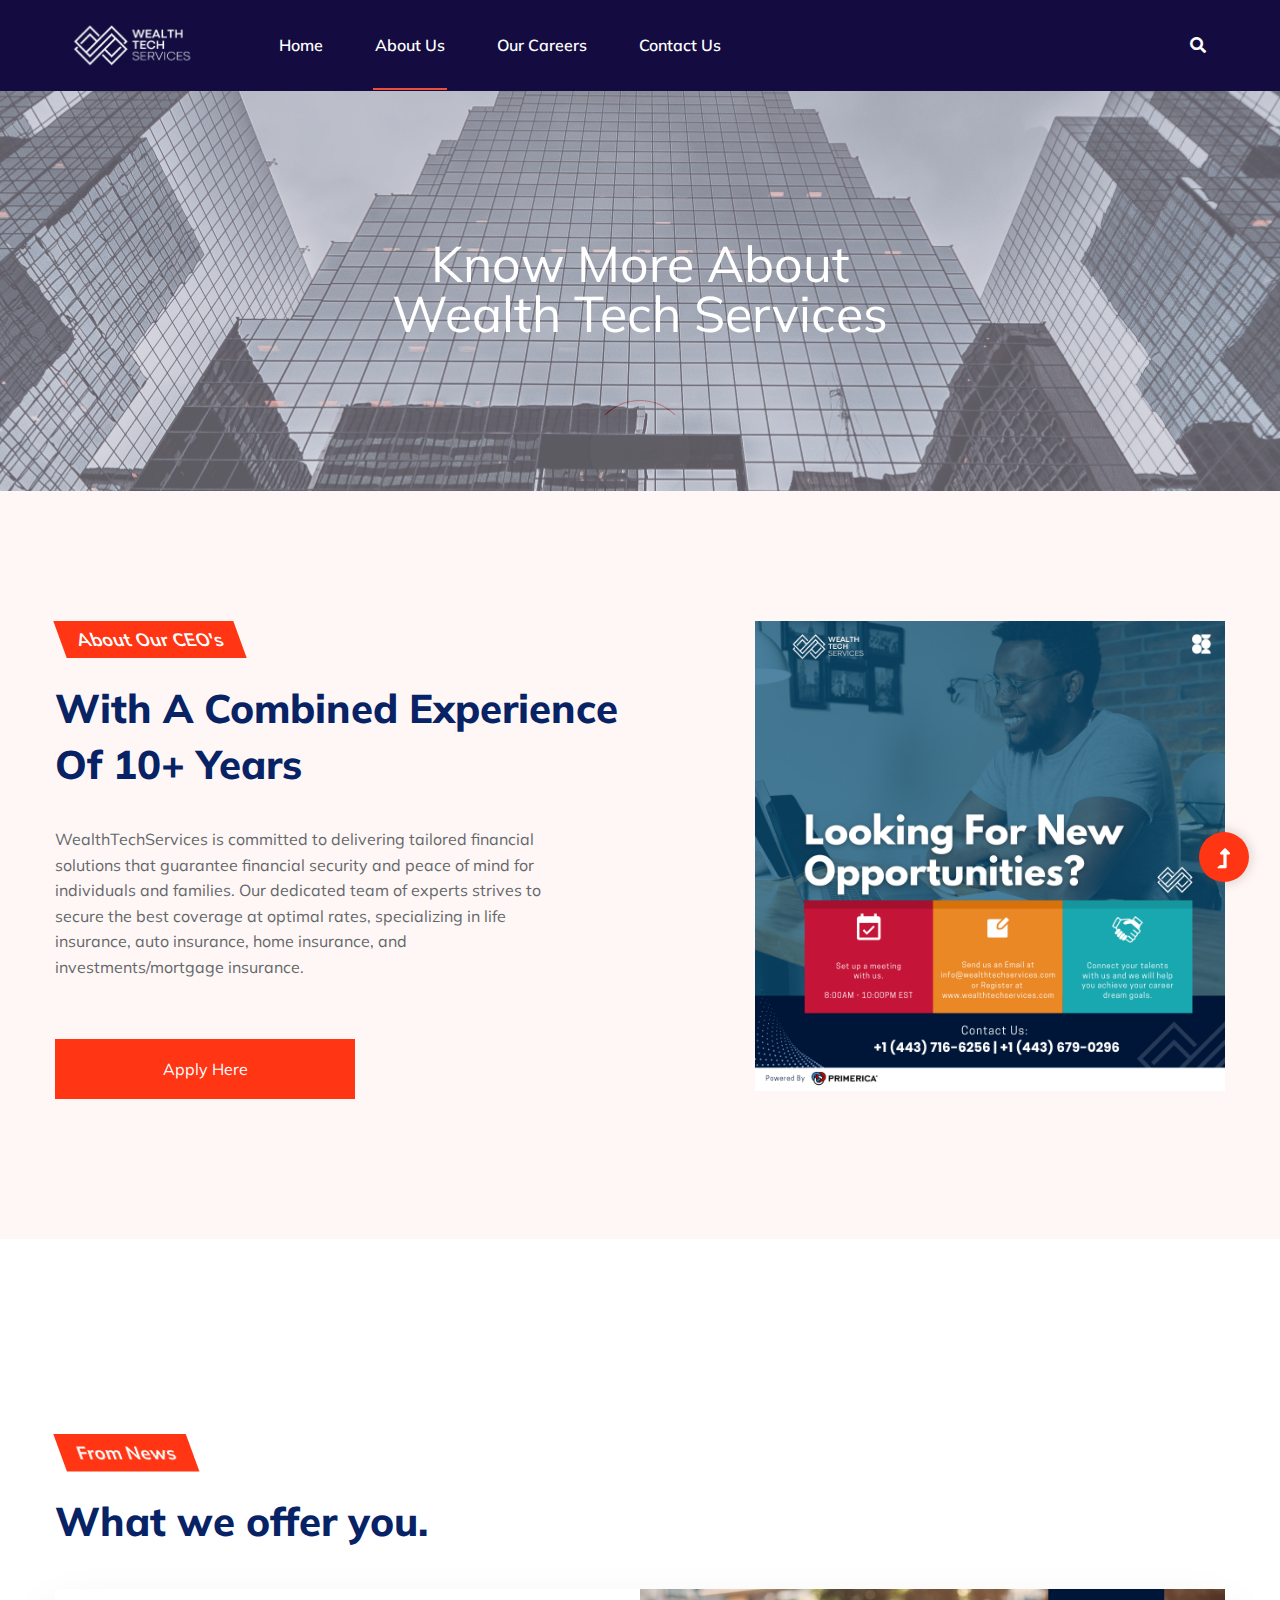
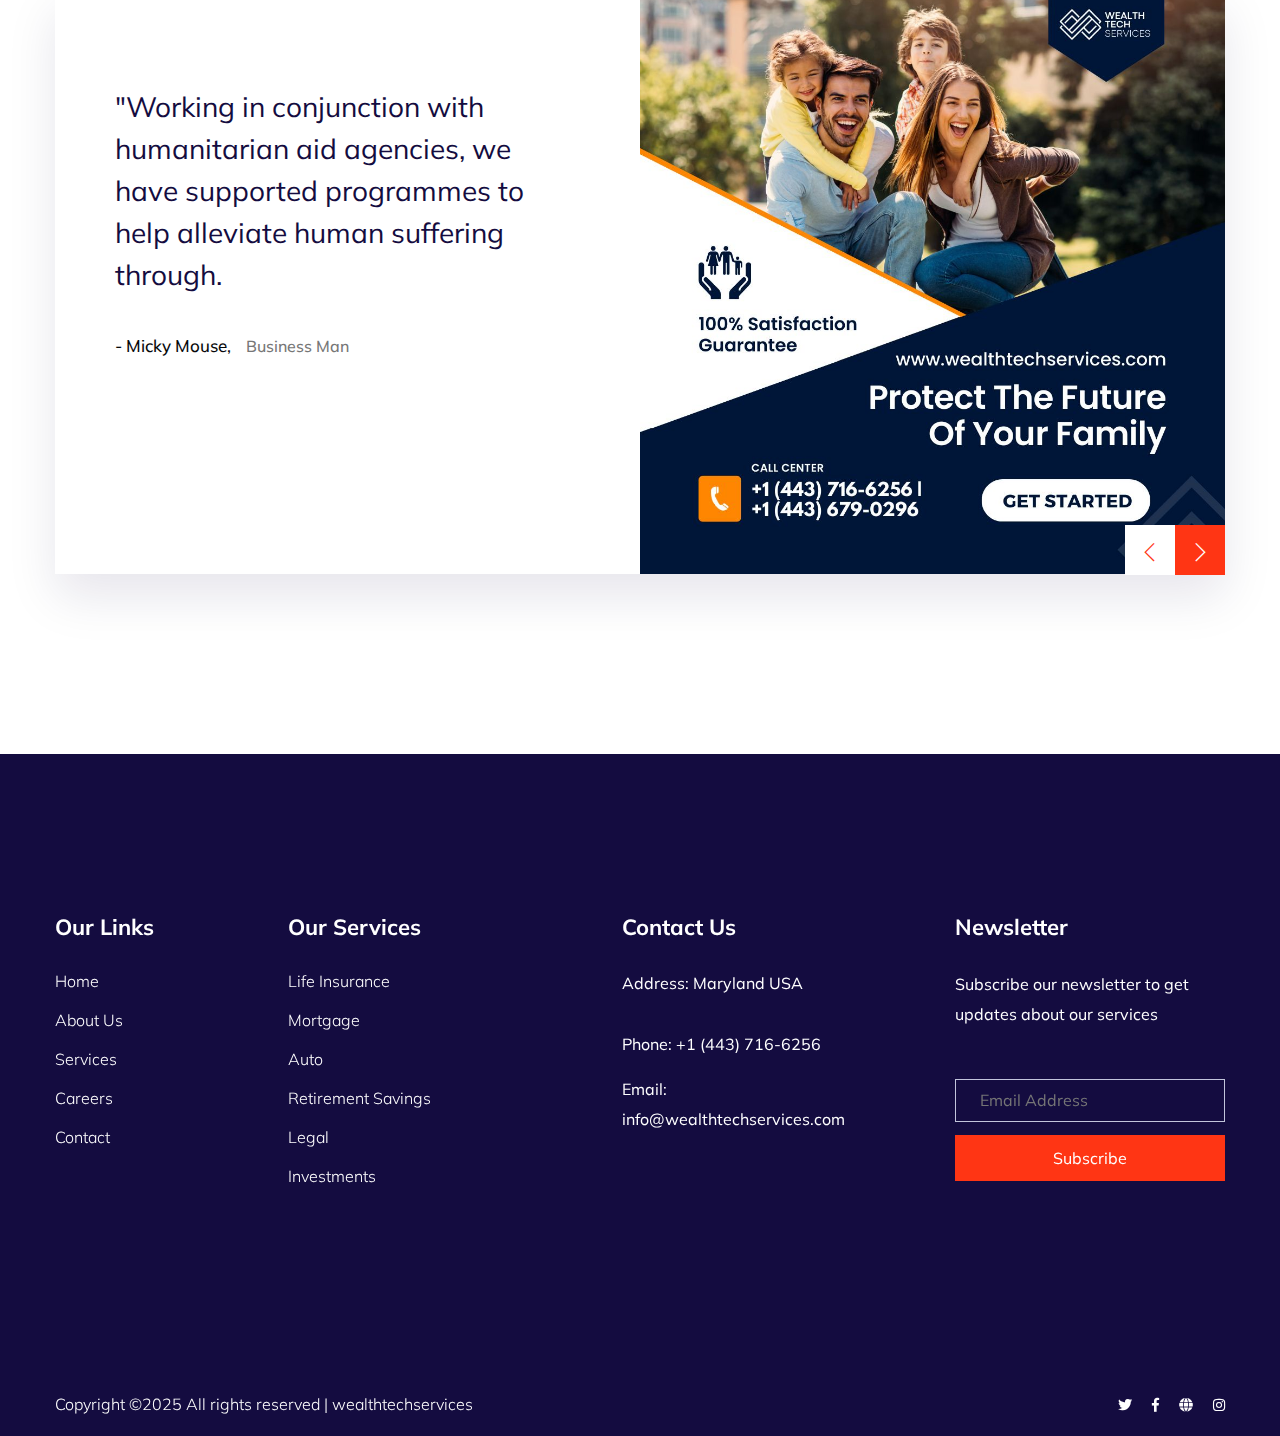
==== commit 90d4865f: "newpush" ====
--- a/about.html
+++ b/about.html
@@ -32,7 +32,7 @@
             <div class="preloader-inner position-relative">
                 <div class="preloader-circle"></div>
                 <div class="preloader-img pere-text">
-                    <img src="assets/img/logo/loder.png" alt="">
+                    <img src="assets/img/5f3cd3_188f30ac3a924400a94b7fa63f82ec46~mv2.png.avif" alt="">
                 </div>
             </div>
         </div>
@@ -42,7 +42,7 @@
         <!-- Header Start -->
         <div class="header-area">
             <div class="main-header ">
-                <div class="header-top d-none d-lg-block">
+                <!-- <div class="header-top d-none d-lg-block">
                     <div class="container">
                         <div class="col-xl-12">
                             <div class="row d-flex justify-content-between align-items-center">
@@ -58,14 +58,14 @@
                             </div>
                         </div>
                     </div>
-                </div>
-                <div class="header-bottom  header-sticky">
+                </div> -->
+                <div class="header-bottom header-sticky" style="background: #140C40;">
                     <div class="container">
                         <div class="row align-items-center">
                             <!-- Logo -->
                             <div class="col-xl-2 col-lg-2">
                                 <div class="logo">
-                                    <a href="index.html"><img src="assets/img/logo/logo.png" alt=""></a>
+                                    <a href="index.html"><img src="assets/img/5f3cd3_188f30ac3a924400a94b7fa63f82ec46~mv2.png.avif" alt="" style="width: 160px;"></a>
                                 </div>
                             </div>
                             <div class="col-xl-9 col-lg-8">
@@ -74,25 +74,25 @@
                                     <div class="main-menu d-none d-lg-block">
                                         <nav> 
                                             <ul id="navigation">                                                                                          
-                                                <li><a href="index.html">Home</a></li>
-                                                <li class="active"><a href="about.html">About</a></li>
-                                                <li><a href="services.html">Services</a></li>
-                                                <li><a href="project.html">Project</a></li>
-                                                <li><a href="blog.html">Blog</a>
+                                                <li ><a href="index.html" class="text-white">Home</a></li>
+                                                <li class="active"><a href="about.html" class="text-white">About Us</a></li>
+                                                <!-- <li><a href="services.html" class="text-white">Services</a></li> -->
+                                                <li><a href="project.html" class="text-white">Our Careers</a></li>
+                                                <!-- <li><a href="blog.html" class="text-white">Blog</a>
                                                     <ul class="submenu">
                                                         <li><a href="blog.html">Blog</a></li>
                                                         <li><a href="blog_details.html">Blog Details</a></li>
                                                         <li><a href="elements.html">Element</a></li>
                                                     </ul>
-                                                </li>
-                                                <li><a href="#">Pages</a>
+                                                </li> -->
+                                                <!-- <li><a href="#" class="text-white">Pages</a>
                                                     <ul class="submenu">
                                                         <li><a href="project_details.html">Project Details</a></li>
                                                         <li><a href="services_details.html">Services Details</a></li>
                                                         <li><a href="elements.html">Element</a></li>
                                                     </ul>
-                                                </li>
-                                                <li><a href="contact.html">Contact</a></li>
+                                                </li> -->
+                                                <li><a href="contact.html" class="text-white">Contact Us</a></li>
                                             </ul>
                                         </nav>
                                     </div>
@@ -103,8 +103,8 @@
                                 <div class="search d-none d-lg-block">
                                     <ul>
                                         <li>
-                                            <div class="nav-search search-switch">
-                                                <span class="fas fa-search"></span>
+                                            <div class="nav-search search-switch" >
+                                                <span class="fas fa-search text-white" ></span>
                                             </div>
                                         </li>
                                     </ul>
@@ -121,6 +121,7 @@
         </div>
         <!-- Header End -->
     </header>
+    
     <main>
         <!--? Hero Start -->
         <div class="slider-area2 section-bg2" data-background="assets/img/hero/hero2.png">
@@ -128,8 +129,8 @@
                 <div class="container">
                     <div class="row">
                         <div class="col-xl-12">
-                            <div class="hero-cap hero-cap2">
-                                <h2>About US</h2>
+                            <div class="hero-cap hero-cap2 gj-text-align-center">
+                                <h2>Know More About<br> Wealth Tech Services</h2>
                             </div>
                         </div>
                     </div>
@@ -138,42 +139,52 @@
         </div>
         <!-- Hero End -->
         <!--? About 1 Start-->
-        <section class="about-low-area section-padding30">
+        
+        <section class="about-low-area section-padding40">
             <div class="container">
                 <div class="row justify-content-between">
                     <div class="col-xl-6 col-lg-6 col-md-10">
                         <div class="about-caption mb-50">
                             <!-- Section Tittle -->
                             <div class="section-tittle mb-35">
-                                <span class="element">About Us</span>
-                                <h2>We have all your needs,from micro macro</h2>
-                            </div>
-                            <p>We collect and analyze information about your general usage of the website, products, services, and courses. We might track your usage patterns to see what features of the website you commonly use, website traffic volume, frequency of visits, type and time of transactions, type of browser, browser language.</p>
-                        </div>
-                        <div class="row">
-                            <div class="col-xl-6 col-lg-6 col-md-6 col-sm-6">
+                                <span class="element">About Our CEO's</span>
+                                <h2>With A Combined Experience Of 10+ Years</h2>
+                            </div>
+                            <p>WealthTechServices is committed to delivering tailored financial solutions that guarantee financial security and peace of mind for individuals and families. Our dedicated team of experts strives to secure the best coverage at optimal rates, specializing in life insurance, auto insurance, home insurance, and investments/mortgage insurance.</p>
+                           <a href="project.html"> 
+                            <button class="submit-btn2" style="width: 300px;"  type="submit">Apply Here</button>
+                            </a> 
+                        </div>
+                        <!-- <div class="row">
+                            <div class="col-xl-4 col-lg-4 col-md-4 col-sm-4">
                                 <div class="experience">
-                                    <span>454 m</span>
-                                    <p>Delivery Packages</p>
-                                </div>
-                            </div>
-                            <div class="col-xl-6 col-lg-6 col-md-6 col-sm-6">
+                                    <span>95%</span>
+                                    <p>Client Satisfaction</p>
+                                </div>
+                            </div>
+                            <div class="col-xl-4 col-lg-4 col-md-4 col-sm-4">
                                 <div class="experience">
-                                    <span>127</span>
-                                    <p>Countries Covered</p>
-                                </div>
-                            </div>
-                        </div>
+                                    <span>10+</span>
+                                    <p>Years of Experience</p>
+                                </div>
+                            </div>
+                            <div class="col-xl-4 col-lg-4 col-md-4 col-sm-4">
+                                <div class="experience">
+                                    <span>98%</span>
+                                    <p>Claim Approval Rate</p>
+                                </div>
+                            </div>
+                        </div> -->
                     </div>
                     <div class="col-xl-5 col-lg-6 col-md-9 offset-md-1 offset-sm-1">
                         <div class="about-right-cap">
                             <div class="about-right-img">
-                                <img src="assets/img/gallery/about1.png" alt="">
-                            </div>
-                            <div class="img-cap">
-                                <span>20</span>
+                                <img src="assets/img/Modern Corporate CEO Technology Quote Feature News Instagram Post (2).png" alt="">
+                            </div>
+                            <!-- <div class="img-cap">
+                                <span>10+</span>
                                 <p>Years of experience</p>
-                            </div>
+                            </div> -->
                         </div>
                     </div>
                 </div>
@@ -181,13 +192,13 @@
         </section>
         <!-- About  End-->
         <!--? Categories Area Start -->
-        <div class="categories-area section-padding30">
+        <!-- <div class="categories-area section-padding30">
             <div class="container">
                 <div class="row justify-content-center">
                     <div class="col-xl-7 col-lg-8 col-md-10 col-sm-12">
                         <div class="section-tittle text-center mb-100">
-                            <span class="element">Features</span>
-                            <h2>To increase productivity and cost effectiveness on the market.</h2>
+                            <span class="element">Our Services</span>
+                            <h2>Our dedicated team of experts strives to secure the best coverage for you always</h2>
                         </div>
                     </div>
                 </div>
@@ -238,10 +249,10 @@
                     </div>
                 </div>
             </div>
-        </div>
+        </div> -->
         <!-- cat End -->
         <!-- Want To work -->
-        <section class="wantToWork-area gray-bg ">
+        <!-- <section class="wantToWork-area gray-bg ">
             <div class="container">
                 <div class="wants-wrapper w-padding2">
                     <div class="row align-items-center justify-content-between">
@@ -257,27 +268,32 @@
                     </div>
                 </div>
             </div>
-        </section>
+        </section> -->
         <!-- Want To work End -->
         <!-- Contact form Start -->
         <div class="contact-form testimonial-area section-padding30">
             <div class="container">
                 <!-- Section Tittle -->
-                <div class="row justify-content-center">
+                <!-- <div class="row justify-content-center">
                     <div class="col-xl-5 col-lg-6 col-md-8 col-sm-10">
                         <div class="section-tittle text-center mb-100">
                             <span class="element">Testimonial</span>
                             <h2>Some amazing words from our clients</h2>
                         </div>
                     </div>
-                </div>
-                <div class="row no-gutters">
-                    <div class="col-lg-6 col-md-12">
+                </div> -->
+                <div class="section-tittle mb-40">
+                    <span class="element">From News</span>
+                    <h2>What we offer you.</h2>
+                    <!-- <p>WealthTechServices is committed to delivering tailored financial solutions</p> -->
+                </div>
+                <div class="row no-gutters" style="box-shadow: 0 23px 46px rgba(20, 12, 64, 0.1);">
+                    <div class="col-lg-6 col-md-12 bg-white">
                         <!-- Testimonial Start -->
-                        <div class="h1-testimonial-active">
+                        <div class="h1-testimonial-active ">
                             <!-- Single Testimonial -->
-                            <div class="single-testimonial">
-                                <div class="testimonial-caption">
+                            <div class="single-testimonial" >
+                                <div class="testimonial-caption" style="background-color: #fff;">
                                     <p>"Working in conjunction with humanitarian aid agencies, we have supported programmes to help alleviate human suffering through.</p>
                                     <div class="rattiong-caption">
                                         <span>- Micky Mouse,<span>Business Man</span> </span>
@@ -286,7 +302,7 @@
                             </div>
                             <!-- Single Testimonial -->
                             <div class="single-testimonial">
-                                <div class="testimonial-caption">
+                                <div class="testimonial-caption" style="background-color: #fff;">
                                     <p>"Working in conjunction with humanitarian aid agencies, we have supported programmes to help alleviate human suffering through.</p>
                                     <div class="rattiong-caption">
                                         <span>- Micky Mouse,<span>Business Man</span> </span>
@@ -300,16 +316,16 @@
                         <div class="single-man-slider">
                             <div class="man-slider-active">
                                 <div class="single-mam-img">
-                                    <img src="assets/img/gallery/man1.png" alt="">
+                                    <img src="assets/img/WhatsApp Image 2025-02-12 at 19.36.31.jpeg" alt="">
                                 </div>
                                 <div class="single-mam-img">
-                                    <img src="assets/img/gallery/man1.png" alt="">
+                                    <img src="assets/img/WhatsApp Image 2025-02-12 at 19.36.32.jpeg" alt="">
                                 </div>
                                 <div class="single-mam-img">
-                                    <img src="assets/img/gallery/man1.png" alt="">
+                                    <img src="assets/img/WhatsApp Image 2025-02-12 at 19.36.33.jpeg" alt="">
                                 </div>
                                 <div class="single-mam-img">
-                                    <img src="assets/img/gallery/man1.png" alt="">
+                                    <img src="assets/img/WhatsApp Image 2025-02-12 at 19.36.34.jpeg" alt="">
                                 </div>
                             </div>
                         </div>
@@ -319,7 +335,7 @@
         </div>
         <!-- Contact form End -->
         <!--? Blog Area Start -->
-        <section class="home-blog-area pb-bottom">
+        <!-- <section class="home-blog-area pb-bottom">
             <div class="container">
                 <div class="row">
                     <div class="col-lg-4 col-md-6">
@@ -358,90 +374,30 @@
                     </div>
                 </div>
             </div>
-        </section>
+        </section> -->
         <!-- Blog Area End -->
         <!--?  Map Area start  -->
-        <section class="Map-area">
-            <div class="d-none d-sm-block">
-                <div id="map" style="height: 480px; position: relative; overflow: hidden;"><div style="height: 100%; width: 100%; position: absolute; top: 0px; left: 0px; background-color: rgb(229, 227, 223);"><div class="gm-style" style="position: absolute; z-index: 0; left: 0px; top: 0px; height: 100%; width: 100%; padding: 0px; border-width: 0px; margin: 0px;"><div tabindex="0" style="position: absolute; z-index: 0; left: 0px; top: 0px; height: 100%; width: 100%; padding: 0px; border-width: 0px; margin: 0px; cursor: url(&quot;https://maps.gstatic.com/mapfiles/openhand_8_8.cur&quot;), default; touch-action: pan-x pan-y;"><div style="z-index: 1; position: absolute; left: 50%; top: 50%; width: 100%; transform: translate(0px, 0px);"><div style="position: absolute; left: 0px; top: 0px; z-index: 100; width: 100%;"><div style="position: absolute; left: 0px; top: 0px; z-index: 0;"><div style="position: absolute; z-index: 991; transform: matrix(1, 0, 0, 1, -100, -189);"><div style="position: absolute; left: 0px; top: 0px; width: 256px; height: 256px;"><div style="width: 256px; height: 256px;"></div></div><div style="position: absolute; left: -256px; top: 0px; width: 256px; height: 256px;"><div style="width: 256px; height: 256px;"></div></div><div style="position: absolute; left: -256px; top: -256px; width: 256px; height: 256px;"><div style="width: 256px; height: 256px;"></div></div><div style="position: absolute; left: 0px; top: -256px; width: 256px; height: 256px;"><div style="width: 256px; height: 256px;"></div></div><div style="position: absolute; left: 256px; top: -256px; width: 256px; height: 256px;"><div style="width: 256px; height: 256px;"></div></div><div style="position: absolute; left: 256px; top: 0px; width: 256px; height: 256px;"><div style="width: 256px; height: 256px;"></div></div><div style="position: absolute; left: 256px; top: 256px; width: 256px; height: 256px;"><div style="width: 256px; height: 256px;"></div></div><div style="position: absolute; left: 0px; top: 256px; width: 256px; height: 256px;"><div style="width: 256px; height: 256px;"></div></div><div style="position: absolute; left: -256px; top: 256px; width: 256px; height: 256px;"><div style="width: 256px; height: 256px;"></div></div><div style="position: absolute; left: -512px; top: 256px; width: 256px; height: 256px;"><div style="width: 256px; height: 256px;"></div></div><div style="position: absolute; left: -512px; top: 0px; width: 256px; height: 256px;"><div style="width: 256px; height: 256px;"></div></div><div style="position: absolute; left: -512px; top: -256px; width: 256px; height: 256px;"><div style="width: 256px; height: 256px;"></div></div><div style="position: absolute; left: 512px; top: -256px; width: 256px; height: 256px;"><div style="width: 256px; height: 256px;"></div></div><div style="position: absolute; left: 512px; top: 0px; width: 256px; height: 256px;"><div style="width: 256px; height: 256px;"></div></div><div style="position: absolute; left: 512px; top: 256px; width: 256px; height: 256px;"><div style="width: 256px; height: 256px;"></div></div></div></div></div><div style="position: absolute; left: 0px; top: 0px; z-index: 101; width: 100%;"></div><div style="position: absolute; left: 0px; top: 0px; z-index: 102; width: 100%;"></div><div style="position: absolute; left: 0px; top: 0px; z-index: 103; width: 100%;"><div style="position: absolute; left: 0px; top: 0px; z-index: -1;"><div style="position: absolute; z-index: 991; transform: matrix(1, 0, 0, 1, -100, -189);"><div style="width: 256px; height: 256px; overflow: hidden; position: absolute; left: 0px; top: 0px;"></div><div style="width: 256px; height: 256px; overflow: hidden; position: absolute; left: -256px; top: 0px;"></div><div style="width: 256px; height: 256px; overflow: hidden; position: absolute; left: -256px; top: -256px;"></div><div style="width: 256px; height: 256px; overflow: hidden; position: absolute; left: 0px; top: -256px;"></div><div style="width: 256px; height: 256px; overflow: hidden; position: absolute; left: 256px; top: -256px;"></div><div style="width: 256px; height: 256px; overflow: hidden; position: absolute; left: 256px; top: 0px;"></div><div style="width: 256px; height: 256px; overflow: hidden; position: absolute; left: 256px; top: 256px;"></div><div style="width: 256px; height: 256px; overflow: hidden; position: absolute; left: 0px; top: 256px;"></div><div style="width: 256px; height: 256px; overflow: hidden; position: absolute; left: -256px; top: 256px;"></div><div style="width: 256px; height: 256px; overflow: hidden; position: absolute; left: -512px; top: 256px;"></div><div style="width: 256px; height: 256px; overflow: hidden; position: absolute; left: -512px; top: 0px;"></div><div style="width: 256px; height: 256px; overflow: hidden; position: absolute; left: -512px; top: -256px;"></div><div style="width: 256px; height: 256px; overflow: hidden; position: absolute; left: 512px; top: -256px;"></div><div style="width: 256px; height: 256px; overflow: hidden; position: absolute; left: 512px; top: 0px;"></div><div style="width: 256px; height: 256px; overflow: hidden; position: absolute; left: 512px; top: 256px;"></div></div></div></div><div style="position: absolute; left: 0px; top: 0px; z-index: 0;"><div style="position: absolute; z-index: 991; transform: matrix(1, 0, 0, 1, -100, -189);"><div style="position: absolute; left: 0px; top: 0px; width: 256px; height: 256px; transition: opacity 200ms linear 0s;"><img draggable="false" alt="" role="presentation" src="https://maps.googleapis.com/maps/vt?pb=!1m5!1m4!1i9!2i470!3i302!4i256!2m3!1e0!2sm!3i476185792!2m3!1e2!6m1!3e5!3m14!2sen-US!3sUS!5e18!12m1!1e68!12m3!1e37!2m1!1ssmartmaps!12m4!1e26!2m2!1sstyles!2zcC5zOi02MHxwLmw6LTYw!4e0&amp;key=AIzaSyDpfS1oRGreGSBU5HHjMmQ3o5NLw7VdJ6I&amp;token=70038" style="width: 256px; height: 256px; user-select: none; border: 0px; padding: 0px; margin: 0px; max-width: none;"></div><div style="position: absolute; left: 256px; top: 0px; width: 256px; height: 256px; transition: opacity 200ms linear 0s;"><img draggable="false" alt="" role="presentation" src="https://maps.googleapis.com/maps/vt?pb=!1m5!1m4!1i9!2i471!3i302!4i256!2m3!1e0!2sm!3i476185840!2m3!1e2!6m1!3e5!3m14!2sen-US!3sUS!5e18!12m1!1e68!12m3!1e37!2m1!1ssmartmaps!12m4!1e26!2m2!1sstyles!2zcC5zOi02MHxwLmw6LTYw!4e0&amp;key=AIzaSyDpfS1oRGreGSBU5HHjMmQ3o5NLw7VdJ6I&amp;token=84496" style="width: 256px; height: 256px; user-select: none; border: 0px; padding: 0px; margin: 0px; max-width: none;"></div><div style="position: absolute; left: 256px; top: 256px; width: 256px; height: 256px; transition: opacity 200ms linear 0s;"><img draggable="false" alt="" role="presentation" src="https://maps.googleapis.com/maps/vt?pb=!1m5!1m4!1i9!2i471!3i303!4i256!2m3!1e0!2sm!3i476185840!2m3!1e2!6m1!3e5!3m14!2sen-US!3sUS!5e18!12m1!1e68!12m3!1e37!2m1!1ssmartmaps!12m4!1e26!2m2!1sstyles!2zcC5zOi02MHxwLmw6LTYw!4e0&amp;key=AIzaSyDpfS1oRGreGSBU5HHjMmQ3o5NLw7VdJ6I&amp;token=107953" style="width: 256px; height: 256px; user-select: none; border: 0px; padding: 0px; margin: 0px; max-width: none;"></div><div style="position: absolute; left: 0px; top: 256px; width: 256px; height: 256px; transition: opacity 200ms linear 0s;"><img draggable="false" alt="" role="presentation" src="https://maps.googleapis.com/maps/vt?pb=!1m5!1m4!1i9!2i470!3i303!4i256!2m3!1e0!2sm!3i476185792!2m3!1e2!6m1!3e5!3m14!2sen-US!3sUS!5e18!12m1!1e68!12m3!1e37!2m1!1ssmartmaps!12m4!1e26!2m2!1sstyles!2zcC5zOi02MHxwLmw6LTYw!4e0&amp;key=AIzaSyDpfS1oRGreGSBU5HHjMmQ3o5NLw7VdJ6I&amp;token=93495" style="width: 256px; height: 256px; user-select: none; border: 0px; padding: 0px; margin: 0px; max-width: none;"></div><div style="position: absolute; left: -256px; top: 256px; width: 256px; height: 256px; transition: opacity 200ms linear 0s;"><img draggable="false" alt="" role="presentation" src="https://maps.googleapis.com/maps/vt?pb=!1m5!1m4!1i9!2i469!3i303!4i256!2m3!1e0!2sm!3i476185792!2m3!1e2!6m1!3e5!3m14!2sen-US!3sUS!5e18!12m1!1e68!12m3!1e37!2m1!1ssmartmaps!12m4!1e26!2m2!1sstyles!2zcC5zOi02MHxwLmw6LTYw!4e0&amp;key=AIzaSyDpfS1oRGreGSBU5HHjMmQ3o5NLw7VdJ6I&amp;token=85128" style="width: 256px; height: 256px; user-select: none; border: 0px; padding: 0px; margin: 0px; max-width: none;"></div><div style="position: absolute; left: -512px; top: 256px; width: 256px; height: 256px; transition: opacity 200ms linear 0s;"><img draggable="false" alt="" role="presentation" src="https://maps.googleapis.com/maps/vt?pb=!1m5!1m4!1i9!2i468!3i303!4i256!2m3!1e0!2sm!3i476185504!2m3!1e2!6m1!3e5!3m14!2sen-US!3sUS!5e18!12m1!1e68!12m3!1e37!2m1!1ssmartmaps!12m4!1e26!2m2!1sstyles!2zcC5zOi02MHxwLmw6LTYw!4e0&amp;key=AIzaSyDpfS1oRGreGSBU5HHjMmQ3o5NLw7VdJ6I&amp;token=46831" style="width: 256px; height: 256px; user-select: none; border: 0px; padding: 0px; margin: 0px; max-width: none;"></div><div style="position: absolute; left: -512px; top: 0px; width: 256px; height: 256px; transition: opacity 200ms linear 0s;"><img draggable="false" alt="" role="presentation" src="https://maps.googleapis.com/maps/vt?pb=!1m5!1m4!1i9!2i468!3i302!4i256!2m3!1e0!2sm!3i476184952!2m3!1e2!6m1!3e5!3m14!2sen-US!3sUS!5e18!12m1!1e68!12m3!1e37!2m1!1ssmartmaps!12m4!1e26!2m2!1sstyles!2zcC5zOi02MHxwLmw6LTYw!4e0&amp;key=AIzaSyDpfS1oRGreGSBU5HHjMmQ3o5NLw7VdJ6I&amp;token=10814" style="width: 256px; height: 256px; user-select: none; border: 0px; padding: 0px; margin: 0px; max-width: none;"></div><div style="position: absolute; left: -512px; top: -256px; width: 256px; height: 256px; transition: opacity 200ms linear 0s;"><img draggable="false" alt="" role="presentation" src="https://maps.googleapis.com/maps/vt?pb=!1m5!1m4!1i9!2i468!3i301!4i256!2m3!1e0!2sm!3i476184952!2m3!1e2!6m1!3e5!3m14!2sen-US!3sUS!5e18!12m1!1e68!12m3!1e37!2m1!1ssmartmaps!12m4!1e26!2m2!1sstyles!2zcC5zOi02MHxwLmw6LTYw!4e0&amp;key=AIzaSyDpfS1oRGreGSBU5HHjMmQ3o5NLw7VdJ6I&amp;token=118428" style="width: 256px; height: 256px; user-select: none; border: 0px; padding: 0px; margin: 0px; max-width: none;"></div><div style="position: absolute; left: 512px; top: -256px; width: 256px; height: 256px; transition: opacity 200ms linear 0s;"><img draggable="false" alt="" role="presentation" src="https://maps.googleapis.com/maps/vt?pb=!1m5!1m4!1i9!2i472!3i301!4i256!2m3!1e0!2sm!3i476185636!2m3!1e2!6m1!3e5!3m14!2sen-US!3sUS!5e18!12m1!1e68!12m3!1e37!2m1!1ssmartmaps!12m4!1e26!2m2!1sstyles!2zcC5zOi02MHxwLmw6LTYw!4e0&amp;key=AIzaSyDpfS1oRGreGSBU5HHjMmQ3o5NLw7VdJ6I&amp;token=43995" style="width: 256px; height: 256px; user-select: none; border: 0px; padding: 0px; margin: 0px; max-width: none;"></div><div style="position: absolute; left: 512px; top: 0px; width: 256px; height: 256px; transition: opacity 200ms linear 0s;"><img draggable="false" alt="" role="presentation" src="https://maps.googleapis.com/maps/vt?pb=!1m5!1m4!1i9!2i472!3i302!4i256!2m3!1e0!2sm!3i476185840!2m3!1e2!6m1!3e5!3m14!2sen-US!3sUS!5e18!12m1!1e68!12m3!1e37!2m1!1ssmartmaps!12m4!1e26!2m2!1sstyles!2zcC5zOi02MHxwLmw6LTYw!4e0&amp;key=AIzaSyDpfS1oRGreGSBU5HHjMmQ3o5NLw7VdJ6I&amp;token=905" style="width: 256px; height: 256px; user-select: none; border: 0px; padding: 0px; margin: 0px; max-width: none;"></div><div style="position: absolute; left: 512px; top: 256px; width: 256px; height: 256px; transition: opacity 200ms linear 0s;"><img draggable="false" alt="" role="presentation" src="https://maps.googleapis.com/maps/vt?pb=!1m5!1m4!1i9!2i472!3i303!4i256!2m3!1e0!2sm!3i476185840!2m3!1e2!6m1!3e5!3m14!2sen-US!3sUS!5e18!12m1!1e68!12m3!1e37!2m1!1ssmartmaps!12m4!1e26!2m2!1sstyles!2zcC5zOi02MHxwLmw6LTYw!4e0&amp;key=AIzaSyDpfS1oRGreGSBU5HHjMmQ3o5NLw7VdJ6I&amp;token=24362" style="width: 256px; height: 256px; user-select: none; border: 0px; padding: 0px; margin: 0px; max-width: none;"></div><div style="position: absolute; left: -256px; top: 0px; width: 256px; height: 256px; transition: opacity 200ms linear 0s;"><img draggable="false" alt="" role="presentation" src="https://maps.googleapis.com/maps/vt?pb=!1m5!1m4!1i9!2i469!3i302!4i256!2m3!1e0!2sm!3i476185792!2m3!1e2!6m1!3e5!3m14!2sen-US!3sUS!5e18!12m1!1e68!12m3!1e37!2m1!1ssmartmaps!12m4!1e26!2m2!1sstyles!2zcC5zOi02MHxwLmw6LTYw!4e0&amp;key=AIzaSyDpfS1oRGreGSBU5HHjMmQ3o5NLw7VdJ6I&amp;token=61671" style="width: 256px; height: 256px; user-select: none; border: 0px; padding: 0px; margin: 0px; max-width: none;"></div><div style="position: absolute; left: -256px; top: -256px; width: 256px; height: 256px; transition: opacity 200ms linear 0s;"><img draggable="false" alt="" role="presentation" src="https://maps.googleapis.com/maps/vt?pb=!1m5!1m4!1i9!2i469!3i301!4i256!2m3!1e0!2sm!3i476185792!2m3!1e2!6m1!3e5!3m14!2sen-US!3sUS!5e18!12m1!1e68!12m3!1e37!2m1!1ssmartmaps!12m4!1e26!2m2!1sstyles!2zcC5zOi02MHxwLmw6LTYw!4e0&amp;key=AIzaSyDpfS1oRGreGSBU5HHjMmQ3o5NLw7VdJ6I&amp;token=38214" style="width: 256px; height: 256px; user-select: none; border: 0px; padding: 0px; margin: 0px; max-width: none;"></div><div style="position: absolute; left: 0px; top: -256px; width: 256px; height: 256px; transition: opacity 200ms linear 0s;"><img draggable="false" alt="" role="presentation" src="https://maps.googleapis.com/maps/vt?pb=!1m5!1m4!1i9!2i470!3i301!4i256!2m3!1e0!2sm!3i476185792!2m3!1e2!6m1!3e5!3m14!2sen-US!3sUS!5e18!12m1!1e68!12m3!1e37!2m1!1ssmartmaps!12m4!1e26!2m2!1sstyles!2zcC5zOi02MHxwLmw6LTYw!4e0&amp;key=AIzaSyDpfS1oRGreGSBU5HHjMmQ3o5NLw7VdJ6I&amp;token=46581" style="width: 256px; height: 256px; user-select: none; border: 0px; padding: 0px; margin: 0px; max-width: none;"></div><div style="position: absolute; left: 256px; top: -256px; width: 256px; height: 256px; transition: opacity 200ms linear 0s;"><img draggable="false" alt="" role="presentation" src="https://maps.googleapis.com/maps/vt?pb=!1m5!1m4!1i9!2i471!3i301!4i256!2m3!1e0!2sm!3i476185792!2m3!1e2!6m1!3e5!3m14!2sen-US!3sUS!5e18!12m1!1e68!12m3!1e37!2m1!1ssmartmaps!12m4!1e26!2m2!1sstyles!2zcC5zOi02MHxwLmw6LTYw!4e0&amp;key=AIzaSyDpfS1oRGreGSBU5HHjMmQ3o5NLw7VdJ6I&amp;token=94061" style="width: 256px; height: 256px; user-select: none; border: 0px; padding: 0px; margin: 0px; max-width: none;"></div></div></div></div><div class="gm-style-pbc" style="z-index: 2; position: absolute; height: 100%; width: 100%; padding: 0px; border-width: 0px; margin: 0px; left: 0px; top: 0px; opacity: 0;"><p class="gm-style-pbt"></p></div><div style="z-index: 3; position: absolute; height: 100%; width: 100%; padding: 0px; border-width: 0px; margin: 0px; left: 0px; top: 0px; touch-action: pan-x pan-y;"><div style="z-index: 4; position: absolute; left: 50%; top: 50%; width: 100%; transform: translate(0px, 0px);"><div style="position: absolute; left: 0px; top: 0px; z-index: 104; width: 100%;"></div><div style="position: absolute; left: 0px; top: 0px; z-index: 105; width: 100%;"></div><div style="position: absolute; left: 0px; top: 0px; z-index: 106; width: 100%;"></div><div style="position: absolute; left: 0px; top: 0px; z-index: 107; width: 100%;"></div></div></div></div><iframe aria-hidden="true" frameborder="0" style="z-index: -1; position: absolute; width: 100%; height: 100%; top: 0px; left: 0px; border: none;" src="about:blank"></iframe><div style="margin-left: 5px; margin-right: 5px; z-index: 1000000; position: absolute; left: 0px; bottom: 0px;"><a target="_blank" rel="noopener" href="https://maps.google.com/maps?ll=-31.197,150.744&amp;z=9&amp;t=m&amp;hl=en-US&amp;gl=US&amp;mapclient=apiv3" title="Open this area in Google Maps (opens a new window)" style="position: static; overflow: visible; float: none; display: inline;"><div style="width: 66px; height: 26px; cursor: pointer;"><img alt="" src="https://maps.gstatic.com/mapfiles/api-3/images/google_white5.png" draggable="false" style="position: absolute; left: 0px; top: 0px; width: 66px; height: 26px; user-select: none; border: 0px; padding: 0px; margin: 0px;"></div></a></div><div style="background-color: white; padding: 15px 21px; border: 1px solid rgb(171, 171, 171); font-family: Roboto, Arial, sans-serif; color: rgb(34, 34, 34); box-sizing: border-box; box-shadow: rgba(0, 0, 0, 0.2) 0px 4px 16px; z-index: 10000002; display: none; width: 300px; height: 180px; position: absolute; left: 315px; top: 150px;"><div style="padding: 0px 0px 10px; font-size: 16px; box-sizing: border-box;">Map Data</div><div style="font-size: 13px;">Map data ©2019 Google</div><button draggable="false" title="Close" aria-label="Close" type="button" class="gm-ui-hover-effect" style="background: none; display: block; border: 0px; margin: 0px; padding: 0px; position: absolute; cursor: pointer; user-select: none; top: 0px; right: 0px; width: 37px; height: 37px;"><img src="data:image/svg+xml,%3Csvg%20xmlns%3D%22http%3A%2F%2Fwww.w3.org%2F2000%2Fsvg%22%20width%3D%2224px%22%20height%3D%2224px%22%20viewBox%3D%220%200%2024%2024%22%20fill%3D%22%23000000%22%3E%0A%20%20%20%20%3Cpath%20d%3D%22M19%206.41L17.59%205%2012%2010.59%206.41%205%205%206.41%2010.59%2012%205%2017.59%206.41%2019%2012%2013.41%2017.59%2019%2019%2017.59%2013.41%2012z%22%2F%3E%0A%20%20%20%20%3Cpath%20d%3D%22M0%200h24v24H0z%22%20fill%3D%22none%22%2F%3E%0A%3C%2Fsvg%3E%0A" style="pointer-events: none; display: block; width: 13px; height: 13px; margin: 12px;"></button></div><div class="gmnoprint" style="z-index: 1000001; position: absolute; right: 166px; bottom: 0px; width: 121px;"><div draggable="false" class="gm-style-cc" style="user-select: none; height: 14px; line-height: 14px;"><div style="opacity: 0.7; width: 100%; height: 100%; position: absolute;"><div style="width: 1px;"></div><div style="background-color: rgb(245, 245, 245); width: auto; height: 100%; margin-left: 1px;"></div></div><div style="position: relative; padding-right: 6px; padding-left: 6px; box-sizing: border-box; font-family: Roboto, Arial, sans-serif; font-size: 10px; color: rgb(68, 68, 68); white-space: nowrap; direction: ltr; text-align: right; vertical-align: middle; display: inline-block;"><a style="text-decoration: none; cursor: pointer; display: none;">Map Data</a><span>Map data ©2019 Google</span></div></div></div><div class="gmnoscreen" style="position: absolute; right: 0px; bottom: 0px;"><div style="font-family: Roboto, Arial, sans-serif; font-size: 11px; color: rgb(68, 68, 68); direction: ltr; text-align: right; background-color: rgb(245, 245, 245);">Map data ©2019 Google</div></div><div class="gmnoprint gm-style-cc" draggable="false" style="z-index: 1000001; user-select: none; height: 14px; line-height: 14px; position: absolute; right: 95px; bottom: 0px;"><div style="opacity: 0.7; width: 100%; height: 100%; position: absolute;"><div style="width: 1px;"></div><div style="background-color: rgb(245, 245, 245); width: auto; height: 100%; margin-left: 1px;"></div></div><div style="position: relative; padding-right: 6px; padding-left: 6px; box-sizing: border-box; font-family: Roboto, Arial, sans-serif; font-size: 10px; color: rgb(68, 68, 68); white-space: nowrap; direction: ltr; text-align: right; vertical-align: middle; display: inline-block;"><a href="https://www.google.com/intl/en-US_US/help/terms_maps.html" target="_blank" rel="noopener" style="text-decoration: none; cursor: pointer; color: rgb(68, 68, 68);">Terms of Use</a></div></div><button draggable="false" title="Toggle fullscreen view" aria-label="Toggle fullscreen view" type="button" class="gm-control-active gm-fullscreen-control" style="background: none rgb(255, 255, 255); border: 0px; margin: 10px; padding: 0px; position: absolute; cursor: pointer; user-select: none; border-radius: 2px; height: 40px; width: 40px; box-shadow: rgba(0, 0, 0, 0.3) 0px 1px 4px -1px; overflow: hidden; top: 0px; right: 0px;"><img src="data:image/svg+xml,%3Csvg%20xmlns%3D%22http%3A%2F%2Fwww.w3.org%2F2000%2Fsvg%22%20width%3D%2218%22%20height%3D%2218%22%20viewBox%3D%220%20018%2018%22%3E%0A%20%20%3Cpath%20fill%3D%22%23666%22%20d%3D%22M0%2C0v2v4h2V2h4V0H2H0z%20M16%2C0h-4v2h4v4h2V2V0H16z%20M16%2C16h-4v2h4h2v-2v-4h-2V16z%20M2%2C12H0v4v2h2h4v-2H2V12z%22%2F%3E%0A%3C%2Fsvg%3E%0A" style="height: 18px; width: 18px;"><img src="data:image/svg+xml,%3Csvg%20xmlns%3D%22http%3A%2F%2Fwww.w3.org%2F2000%2Fsvg%22%20width%3D%2218%22%20height%3D%2218%22%20viewBox%3D%220%200%2018%2018%22%3E%0A%20%20%3Cpath%20fill%3D%22%23333%22%20d%3D%22M0%2C0v2v4h2V2h4V0H2H0z%20M16%2C0h-4v2h4v4h2V2V0H16z%20M16%2C16h-4v2h4h2v-2v-4h-2V16z%20M2%2C12H0v4v2h2h4v-2H2V12z%22%2F%3E%0A%3C%2Fsvg%3E%0A" style="height: 18px; width: 18px;"><img src="data:image/svg+xml,%3Csvg%20xmlns%3D%22http%3A%2F%2Fwww.w3.org%2F2000%2Fsvg%22%20width%3D%2218%22%20height%3D%2218%22%20viewBox%3D%220%200%2018%2018%22%3E%0A%20%20%3Cpath%20fill%3D%22%23111%22%20d%3D%22M0%2C0v2v4h2V2h4V0H2H0z%20M16%2C0h-4v2h4v4h2V2V0H16z%20M16%2C16h-4v2h4h2v-2v-4h-2V16z%20M2%2C12H0v4v2h2h4v-2H2V12z%22%2F%3E%0A%3C%2Fsvg%3E%0A" style="height: 18px; width: 18px;"></button><div draggable="false" class="gm-style-cc" style="user-select: none; height: 14px; line-height: 14px; position: absolute; right: 0px; bottom: 0px;"><div style="opacity: 0.7; width: 100%; height: 100%; position: absolute;"><div style="width: 1px;"></div><div style="background-color: rgb(245, 245, 245); width: auto; height: 100%; margin-left: 1px;"></div></div><div style="position: relative; padding-right: 6px; padding-left: 6px; box-sizing: border-box; font-family: Roboto, Arial, sans-serif; font-size: 10px; color: rgb(68, 68, 68); white-space: nowrap; direction: ltr; text-align: right; vertical-align: middle; display: inline-block;"><a target="_blank" rel="noopener" title="Report errors in the road map or imagery to Google" href="https://www.google.com/maps/@-31.197,150.744,9z/data=!10m1!1e1!12b1?source=apiv3&amp;rapsrc=apiv3" style="font-family: Roboto, Arial, sans-serif; font-size: 10px; color: rgb(68, 68, 68); text-decoration: none; position: relative;">Report a map error</a></div></div><div class="gmnoprint gm-bundled-control gm-bundled-control-on-bottom" draggable="false" controlwidth="40" controlheight="81" style="margin: 10px; user-select: none; position: absolute; bottom: 95px; right: 40px;"><div class="gmnoprint" controlwidth="40" controlheight="81" style="position: absolute; left: 0px; top: 0px;"><div draggable="false" style="user-select: none; box-shadow: rgba(0, 0, 0, 0.3) 0px 1px 4px -1px; border-radius: 2px; cursor: pointer; background-color: rgb(255, 255, 255); width: 40px; height: 81px;"><button draggable="false" title="Zoom in" aria-label="Zoom in" type="button" class="gm-control-active" style="background: none; display: block; border: 0px; margin: 0px; padding: 0px; position: relative; cursor: pointer; user-select: none; overflow: hidden; width: 40px; height: 40px; top: 0px; left: 0px;"><img src="data:image/svg+xml,%3Csvg%20xmlns%3D%22http%3A%2F%2Fwww.w3.org%2F2000%2Fsvg%22%20width%3D%2218%22%20height%3D%2218%22%20viewBox%3D%220%200%2018%2018%22%3E%0A%20%20%3Cpolygon%20fill%3D%22%23666%22%20points%3D%2218%2C7%2011%2C7%2011%2C0%207%2C0%207%2C7%200%2C7%200%2C11%207%2C11%207%2C18%2011%2C18%2011%2C11%2018%2C11%22%2F%3E%0A%3C%2Fsvg%3E%0A" style="height: 18px; width: 18px;"><img src="data:image/svg+xml,%3Csvg%20xmlns%3D%22http%3A%2F%2Fwww.w3.org%2F2000%2Fsvg%22%20width%3D%2218%22%20height%3D%2218%22%20viewBox%3D%220%200%2018%2018%22%3E%0A%20%20%3Cpolygon%20fill%3D%22%23333%22%20points%3D%2218%2C7%2011%2C7%2011%2C0%207%2C0%207%2C7%200%2C7%200%2C11%207%2C11%207%2C18%2011%2C18%2011%2C11%2018%2C11%22%2F%3E%0A%3C%2Fsvg%3E%0A" style="height: 18px; width: 18px;"><img src="data:image/svg+xml,%3Csvg%20xmlns%3D%22http%3A%2F%2Fwww.w3.org%2F2000%2Fsvg%22%20width%3D%2218%22%20height%3D%2218%22%20viewBox%3D%220%200%2018%2018%22%3E%0A%20%20%3Cpolygon%20fill%3D%22%23111%22%20points%3D%2218%2C7%2011%2C7%2011%2C0%207%2C0%207%2C7%200%2C7%200%2C11%207%2C11%207%2C18%2011%2C18%2011%2C11%2018%2C11%22%2F%3E%0A%3C%2Fsvg%3E%0A" style="height: 18px; width: 18px;"></button><div style="position: relative; overflow: hidden; width: 30px; height: 1px; margin: 0px 5px; background-color: rgb(230, 230, 230); top: 0px;"></div><button draggable="false" title="Zoom out" aria-label="Zoom out" type="button" class="gm-control-active" style="background: none; display: block; border: 0px; margin: 0px; padding: 0px; position: relative; cursor: pointer; user-select: none; overflow: hidden; width: 40px; height: 40px; top: 0px; left: 0px;"><img src="data:image/svg+xml,%3Csvg%20xmlns%3D%22http%3A%2F%2Fwww.w3.org%2F2000%2Fsvg%22%20width%3D%2218%22%20height%3D%2218%22%20viewBox%3D%220%200%2018%2018%22%3E%0A%20%20%3Cpath%20fill%3D%22%23666%22%20d%3D%22M0%2C7h18v4H0V7z%22%2F%3E%0A%3C%2Fsvg%3E%0A" style="height: 18px; width: 18px;"><img src="data:image/svg+xml,%3Csvg%20xmlns%3D%22http%3A%2F%2Fwww.w3.org%2F2000%2Fsvg%22%20width%3D%2218%22%20height%3D%2218%22%20viewBox%3D%220%200%2018%2018%22%3E%0A%20%20%3Cpath%20fill%3D%22%23333%22%20d%3D%22M0%2C7h18v4H0V7z%22%2F%3E%0A%3C%2Fsvg%3E%0A" style="height: 18px; width: 18px;"><img src="data:image/svg+xml,%3Csvg%20xmlns%3D%22http%3A%2F%2Fwww.w3.org%2F2000%2Fsvg%22%20width%3D%2218%22%20height%3D%2218%22%20viewBox%3D%220%200%2018%2018%22%3E%0A%20%20%3Cpath%20fill%3D%22%23111%22%20d%3D%22M0%2C7h18v4H0V7z%22%2F%3E%0A%3C%2Fsvg%3E%0A" style="height: 18px; width: 18px;"></button></div></div><div class="gmnoprint" controlwidth="40" controlheight="40" style="display: none; position: absolute;"><div style="width: 40px; height: 40px;"><button draggable="false" title="Rotate map 90 degrees" aria-label="Rotate map 90 degrees" type="button" class="gm-control-active" style="background: none rgb(255, 255, 255); display: none; border: 0px; margin: 0px 0px 32px; padding: 0px; position: relative; cursor: pointer; user-select: none; width: 40px; height: 40px; top: 0px; left: 0px; overflow: hidden; box-shadow: rgba(0, 0, 0, 0.3) 0px 1px 4px -1px; border-radius: 2px;"><img src="data:image/svg+xml,%3Csvg%20xmlns%3D%22http%3A%2F%2Fwww.w3.org%2F2000%2Fsvg%22%20width%3D%2224%22%20height%3D%2222%22%20viewBox%3D%220%200%2024%2022%22%3E%0A%20%20%3Cpath%20fill%3D%22%23666%22%20fill-rule%3D%22evenodd%22%20d%3D%22M20%2010c0-5.52-4.48-10-10-10s-10%204.48-10%2010v5h5v-5c0-2.76%202.24-5%205-5s5%202.24%205%205v5h-4l6.5%207%206.5-7h-4v-5z%22%20clip-rule%3D%22evenodd%22%2F%3E%0A%3C%2Fsvg%3E%0A" style="height: 18px; width: 18px;"><img src="data:image/svg+xml,%3Csvg%20xmlns%3D%22http%3A%2F%2Fwww.w3.org%2F2000%2Fsvg%22%20width%3D%2224%22%20height%3D%2222%22%20viewBox%3D%220%200%2024%2022%22%3E%0A%20%20%3Cpath%20fill%3D%22%23333%22%20fill-rule%3D%22evenodd%22%20d%3D%22M20%2010c0-5.52-4.48-10-10-10s-10%204.48-10%2010v5h5v-5c0-2.76%202.24-5%205-5s5%202.24%205%205v5h-4l6.5%207%206.5-7h-4v-5z%22%20clip-rule%3D%22evenodd%22%2F%3E%0A%3C%2Fsvg%3E%0A" style="height: 18px; width: 18px;"><img src="data:image/svg+xml,%3Csvg%20xmlns%3D%22http%3A%2F%2Fwww.w3.org%2F2000%2Fsvg%22%20width%3D%2224%22%20height%3D%2222%22%20viewBox%3D%220%200%2024%2022%22%3E%0A%20%20%3Cpath%20fill%3D%22%23111%22%20fill-rule%3D%22evenodd%22%20d%3D%22M20%2010c0-5.52-4.48-10-10-10s-10%204.48-10%2010v5h5v-5c0-2.76%202.24-5%205-5s5%202.24%205%205v5h-4l6.5%207%206.5-7h-4v-5z%22%20clip-rule%3D%22evenodd%22%2F%3E%0A%3C%2Fsvg%3E%0A" style="height: 18px; width: 18px;"></button><button draggable="false" title="Tilt map" aria-label="Tilt map" type="button" class="gm-tilt gm-control-active" style="background: none rgb(255, 255, 255); display: block; border: 0px; margin: 0px; padding: 0px; position: relative; cursor: pointer; user-select: none; width: 40px; height: 40px; top: 0px; left: 0px; overflow: hidden; box-shadow: rgba(0, 0, 0, 0.3) 0px 1px 4px -1px; border-radius: 2px;"><img src="data:image/svg+xml,%3Csvg%20xmlns%3D%22http%3A%2F%2Fwww.w3.org%2F2000%2Fsvg%22%20width%3D%2218px%22%20height%3D%2216px%22%20viewBox%3D%220%200%2018%2016%22%3E%0A%20%20%3Cpath%20fill%3D%22%23666%22%20d%3D%22M0%2C16h8V9H0V16z%20M10%2C16h8V9h-8V16z%20M0%2C7h8V0H0V7z%20M10%2C0v7h8V0H10z%22%2F%3E%0A%3C%2Fsvg%3E%0A" style="width: 18px;"><img src="data:image/svg+xml,%3Csvg%20xmlns%3D%22http%3A%2F%2Fwww.w3.org%2F2000%2Fsvg%22%20width%3D%2218px%22%20height%3D%2216px%22%20viewBox%3D%220%200%2018%2016%22%3E%0A%20%20%3Cpath%20fill%3D%22%23333%22%20d%3D%22M0%2C16h8V9H0V16z%20M10%2C16h8V9h-8V16z%20M0%2C7h8V0H0V7z%20M10%2C0v7h8V0H10z%22%2F%3E%0A%3C%2Fsvg%3E%0A" style="width: 18px;"><img src="data:image/svg+xml,%3Csvg%20xmlns%3D%22http%3A%2F%2Fwww.w3.org%2F2000%2Fsvg%22%20width%3D%2218px%22%20height%3D%2216px%22%20viewBox%3D%220%200%2018%2016%22%3E%0A%20%20%3Cpath%20fill%3D%22%23111%22%20d%3D%22M0%2C16h8V9H0V16z%20M10%2C16h8V9h-8V16z%20M0%2C7h8V0H0V7z%20M10%2C0v7h8V0H10z%22%2F%3E%0A%3C%2Fsvg%3E%0A" style="width: 18px;"></button></div></div></div></div></div><div style="background-color: white; font-weight: 500; font-family: Roboto, sans-serif; padding: 15px 25px; box-sizing: border-box; top: 5px; border: 1px solid rgba(0, 0, 0, 0.12); border-radius: 5px; left: 50%; max-width: 375px; position: absolute; transform: translateX(-50%); width: calc(100% - 10px); z-index: 1;"><div><img alt="" src="https://maps.gstatic.com/mapfiles/api-3/images/google_gray.svg" draggable="false" style="padding: 0px; margin: 0px; border: 0px; height: 17px; vertical-align: middle; width: 52px; user-select: none;"></div><div style="line-height: 20px; margin: 15px 0px;"><span style="color: rgba(0, 0, 0, 0.87); font-size: 14px;">This page can't load Google Maps correctly.</span></div><table style="width: 100%;"><tr><td style="line-height: 16px; vertical-align: middle;"><a href="https://developers.google.com/maps/documentation/javascript/error-messages?utm_source=maps_js&amp;utm_medium=degraded&amp;utm_campaign=billing#api-key-and-billing-errors" target="_blank" rel="noopener" style="color: rgba(0, 0, 0, 0.54); font-size: 12px;">Do you own this website?</a></td><td style="text-align: right;"><button class="dismissButton">OK</button></td></tr></table></div></div>
-                <script>
-                    function initMap() {
-                        var uluru = {
-                            lat: -25.363,
-                            lng: 131.044
-                        };
-                        var grayStyles = [{
-                                featureType: "all",
-                                stylers: [{
-                                        saturation: -90
-                                    },
-                                    {
-                                        lightness: 50
-                                    }
-                                ]
-                            },
-                            {
-                                elementType: 'labels.text.fill',
-                                stylers: [{
-                                    color: '#ccdee9'
-                                }]
-                            }
-                        ];
-                        var map = new google.maps.Map(document.getElementById('map'), {
-                            center: {
-                                lat: -31.197,
-                                lng: 150.744
-                            },
-                            zoom: 9,
-                            styles: grayStyles,
-                            scrollwheel: false
-                        });
-                    }
-                </script>
-                <script src="https://maps.googleapis.com/maps/api/js?key=AIzaSyDpfS1oRGreGSBU5HHjMmQ3o5NLw7VdJ6I&amp;callback=initMap">
-                </script>
-            </div>
-        </section>
+
+        
+        
         <!-- Map Area End -->
         <!-- Want To work 2-->
-        <section class="wantToWork-area">
-            <div class="container">
-                <div class="wants-wrapper w-padding3">
-                    <div class="row align-items-center justify-content-between">
-                        <div class="col-xl-3 col-lg-3 col-md-3">
-                            <div class="wantToWork-caption wantToWork-caption2">
-                                <div class="logo">
-                                    <img src="assets/img/logo/logo.png" alt="">
-                                </div>
-                            </div>
-                        </div>
-                        <div class="col-xl-8 col-lg-8 col-md-8">
-                            <div class="double-btn f-right ">
-                                <a href="#" class="btn w-btn wantToWork-btn mr-20">Learn More <i class="ti-arrow-right"></i></a>
-                                <a href="#" class="btn2 w-btn wantToWork-btn">Learn More <i class="ti-arrow-right"></i></a>
-                            </div>
-                        </div>
-                    </div>
-                </div>
-            </div>
-        </section>
-        <!-- Want To work End 2-->
     </main>
     <footer>
         <!-- Footer Start-->
-        <div class="footer-area footer-padding">
+        <div class="footer-area footer-padding" style="background-color: #140C40;">
             <div class="container">
                 <div class="row d-flex justify-content-between">
                     <div class="col-xl-2 col-lg-2 col-md-4 col-sm-5">
                         <div class="single-footer-caption mb-50">
-                            <div class="footer-tittle">
-                                <h4>Company</h4>
+                            <div class="footer-tittle ">
+                                <h4 class="text-white">Our Links</h4>
                                 <ul>
-                                    <li><a href="#">Why choose us</a></li>
-                                    <li><a href="#"> Review</a></li>
-                                    <li><a href="#">Customers</a></li>
-                                    <li><a href="#">Blog</a></li>
-                                    <li><a href="#">Carrier</a></li>
+                                    <li><a href="#" class="text-white">Home</a></li>
+                                    <li><a href="#" class="text-white"> About Us</a></li>
+                                    <li><a href="#" class="text-white">Services</a></li>
+                                    <li><a href="#" class="text-white">Careers</a></li>
+                                    <li><a href="#" class="text-white">Contact</a></li>
                                 </ul>
                             </div>
                         </div>
@@ -449,12 +405,14 @@
                     <div class="col-xl-3 col-lg-3 col-md-4 col-sm-7">
                         <div class="single-footer-caption mb-50">
                             <div class="footer-tittle">
-                                <h4>Production</h4>
+                                <h4 class="text-white">Our Services</h4>
                                 <ul>
-                                    <li><a href="#">Technology</a></li>
-                                    <li><a href="#">Products</a></li>
-                                    <li><a href="#">Quality</a></li>
-                                    <li><a href="#">Sales geography</a></li>
+                                    <li><a href="#" class="text-white">Life Insurance</a></li>
+                                    <li><a href="#" class="text-white">Mortgage</a></li>
+                                    <li><a href="#" class="text-white">Auto</a></li>
+                                    <li><a href="#" class="text-white">Retirement Savings</a></li>
+                                    <li><a href="#" class="text-white">Legal</a></li>
+                                    <li><a href="#" class="text-white">Investments</a></li>
                                 </ul>
                             </div>
                         </div>
@@ -462,22 +420,22 @@
                     <div class="col-xl-3 col-lg-4 col-md-5 col-sm-8">
                         <div class="single-footer-caption mb-50">
                             <div class="footer-tittle">
-                                <h4>Contact Us</h4>
-                                <div class="footer-pera">
-                                    <p class="info1">Address: 789/A green avenue Dhanmondi, Dhaka</p>
+                                <h4 class="text-white">Contact Us</h4>
+                                <div class="footer-pera" >
+                                    <p class="info1 text-white">Address: Maryland USA</p>
                                 </div>
                             </div>
                             <div class="footer-number">
-                                <p>Phone: +10 783 3674 356</p>
-                                <p>Email: company@gmail.com</p>
+                                <p class="text-white">Phone: +1 (443) 716-6256 </p>
+                                <p class="text-white">Email: info@wealthtechservices.com</p>
                             </div>
                         </div>
                     </div>
                     <div class="col-xl-3 col-lg-3 col-md-4 col-sm-5">
                         <div class="single-footer-caption mb-50">
                             <div class="footer-tittle mb-50">
-                                <h4>Newsletter</h4>
-                                <p>Subscribe our newsletter to get updates about our services</p>
+                                <h4 class="text-white">Newsletter</h4>
+                                <p class="text-white">Subscribe our newsletter to get updates about our services</p>
                             </div>
                             <!-- Form -->
                             <div class="footer-form">
@@ -505,18 +463,19 @@
                     <div class="row d-flex justify-content-between align-items-center">
                         <div class="col-xl-9 col-lg-8">
                             <div class="footer-copy-right">
-                                <p><!-- Link back to Colorlib can't be removed. Template is licensed under CC BY 3.0. -->
-  Copyright &copy;<script>document.write(new Date().getFullYear());</script> All rights reserved | This template is made with <i class="fa fa-heart" aria-hidden="true"></i> by <a href="https://colorlib.com" target="_blank">Colorlib</a>
   <!-- Link back to Colorlib can't be removed. Template is licensed under CC BY 3.0. --></p>
+                                <p>Copyright ©2025 All rights reserved | wealthtechservices 
+                                    <!-- This template is made with <i class="fa fa-heart" aria-hidden="true"></i>  by <a href="https://colorlib.com/" target="_blank">Colorlib</a> -->
+                                </p>
                             </div>
                         </div>
                         <div class="col-xl-3 col-lg-4">
                             <!-- Footer Social -->
                             <div class="footer-social f-right">
-                                <a href="#"><i class="fab fa-twitter"></i></a>
-                                <a href="https://bit.ly/sai4ull"><i class="fab fa-facebook-f"></i></a>
-                                <a href="#"><i class="fas fa-globe"></i></a>
-                                <a href="#"><i class="fab fa-instagram"></i></a>
+                                <a href="#" class="text-white"><i class="fab fa-twitter"></i></a>
+                                <a href="https://bit.ly/sai4ull" class="text-white"><i class="fab fa-facebook-f"></i></a>
+                                <a href="#" class="text-white"><i class="fas fa-globe"></i></a>
+                                <a href="#" class="text-white"><i class="fab fa-instagram"></i></a>
                             </div>
                         </div>
                     </div>
@@ -534,6 +493,7 @@
             </form>
         </div>
     </div>
+    <!-- Search model end -->
     <!-- Scroll Up -->
     <div id="back-top" >
         <a title="Go to Top" href="#"> <i class="fas fa-level-up-alt"></i></a>
@@ -582,7 +542,6 @@
     <script src="./assets/js/plugins.js"></script>
     <script src="./assets/js/main.js"></script>
 
-
     
-</body>
+    </body>
 </html>--- a/assets/css/style.css
+++ b/assets/css/style.css
@@ -3654,7 +3654,7 @@
 /* line 37, C:/Users/HP/Desktop/jun-2020/280.Industrial_HTML/assets/scss/_h1-hero.scss */
 .slider-area {
   margin-top: -1px;
-  background-image: url(../img/11062b_a589c14aacf94dcbbfa50db333ad3975~mv2.jpg.avif);
+  background-image: url(../img/11062b_cc0d7d210e5b47e68fa18e65689136bd~mv2.avif);
   background-repeat: no-repeat;
   background-position: top center;
   background-size: cover;
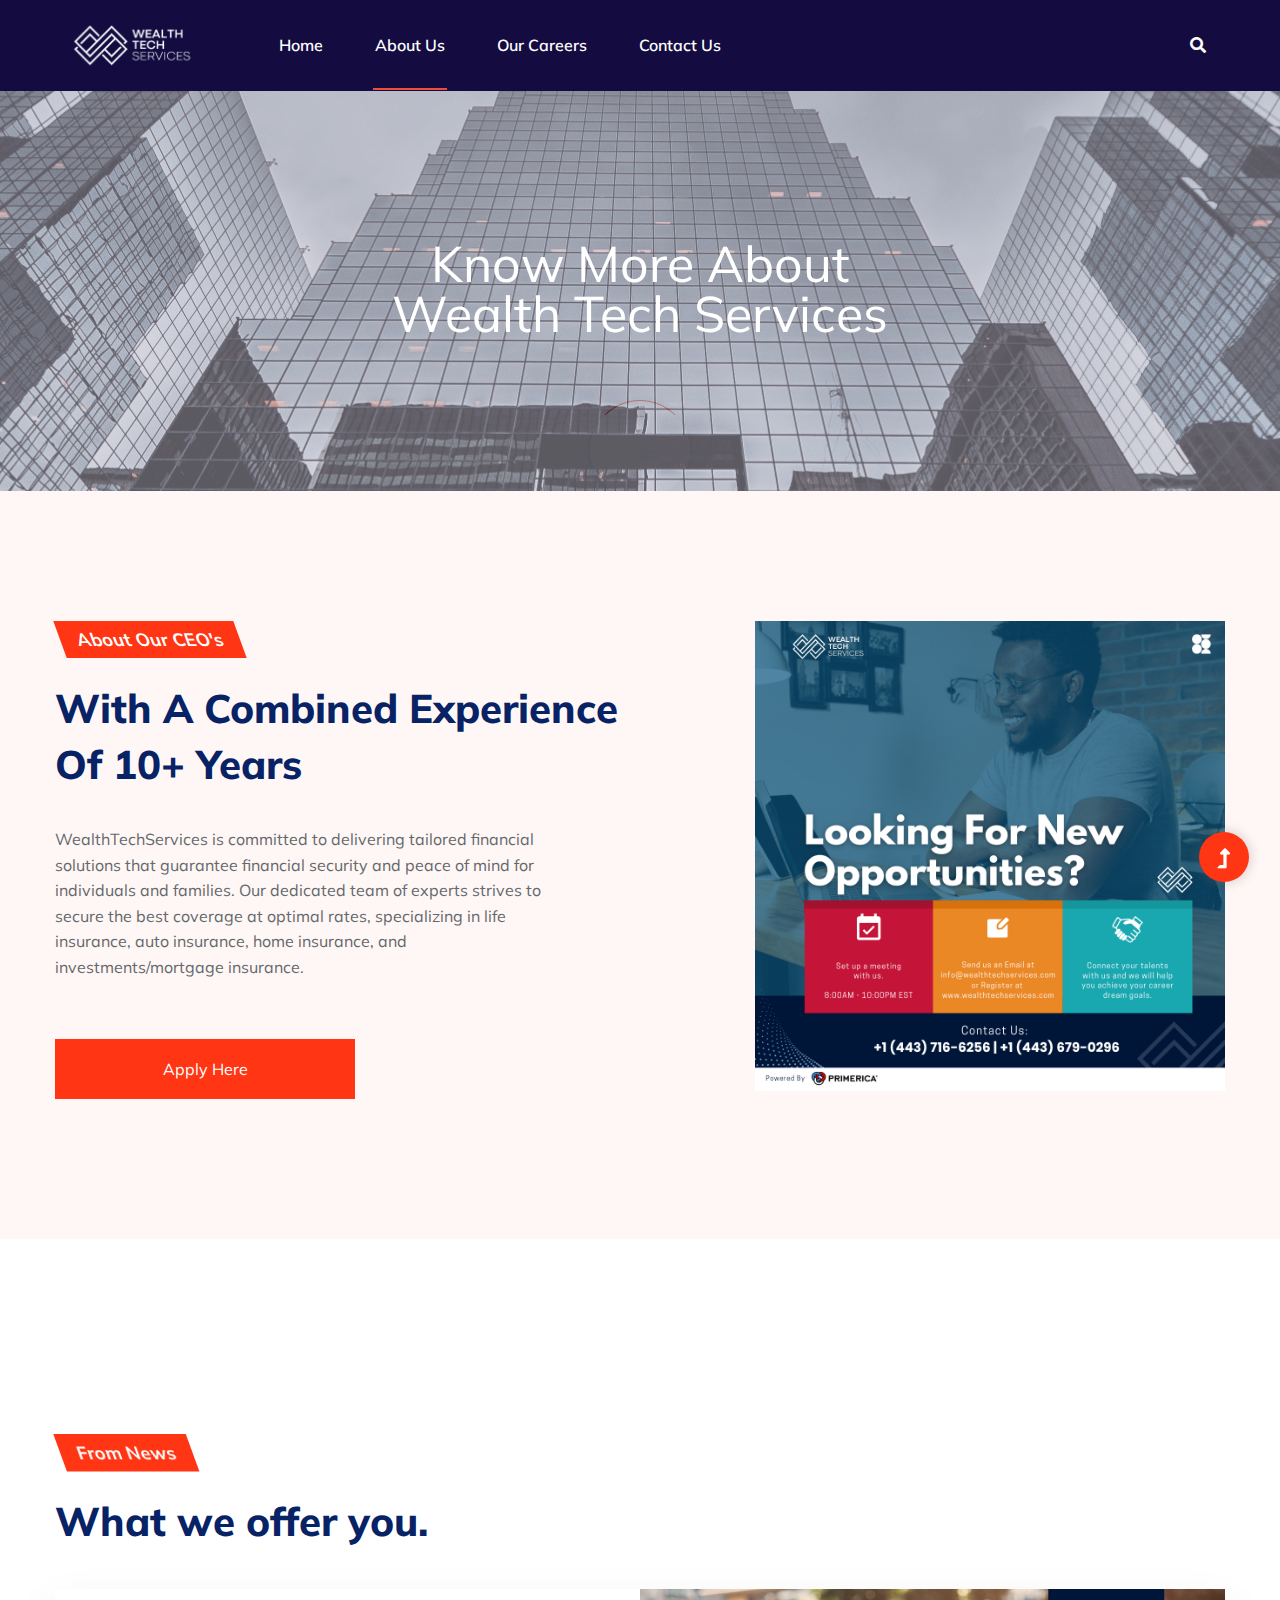
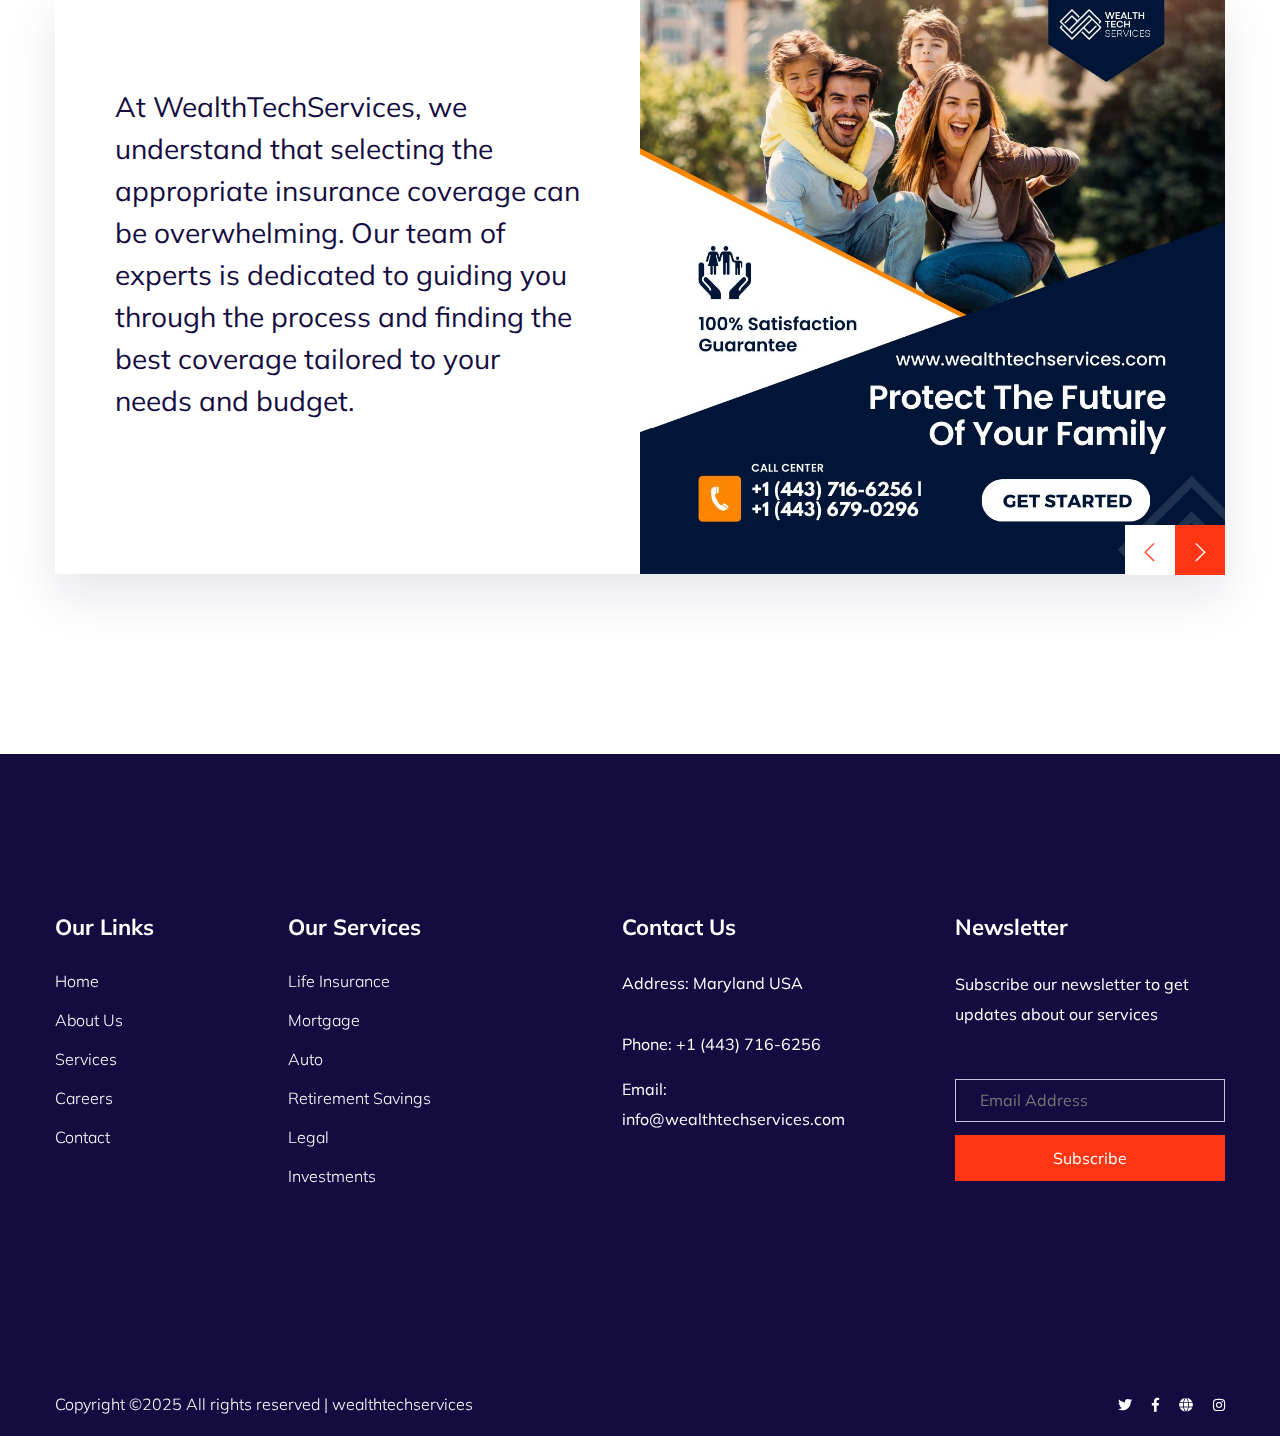
==== commit 61dcc4bf: "newpush" ====
--- a/about.html
+++ b/about.html
@@ -294,19 +294,16 @@
                             <!-- Single Testimonial -->
                             <div class="single-testimonial" >
                                 <div class="testimonial-caption" style="background-color: #fff;">
-                                    <p>"Working in conjunction with humanitarian aid agencies, we have supported programmes to help alleviate human suffering through.</p>
-                                    <div class="rattiong-caption">
-                                        <span>- Micky Mouse,<span>Business Man</span> </span>
-                                    </div>
+                                    <p>
+                                        At WealthTechServices, we understand that selecting the appropriate insurance coverage can be overwhelming. Our team of experts is dedicated to guiding you through the process and finding the best coverage tailored to your needs and budget.</p>
+                                   
                                 </div>
                             </div>
                             <!-- Single Testimonial -->
                             <div class="single-testimonial">
                                 <div class="testimonial-caption" style="background-color: #fff;">
-                                    <p>"Working in conjunction with humanitarian aid agencies, we have supported programmes to help alleviate human suffering through.</p>
-                                    <div class="rattiong-caption">
-                                        <span>- Micky Mouse,<span>Business Man</span> </span>
-                                    </div>
+                                    <p>WealthTechServices provides a user-friendly platform accessible across various devices, ensuring that you can manage your insurance policies effortlessly from your smartphone, tablet, or desktop computer.</p>
+                                  
                                 </div>
                             </div>
                         </div>
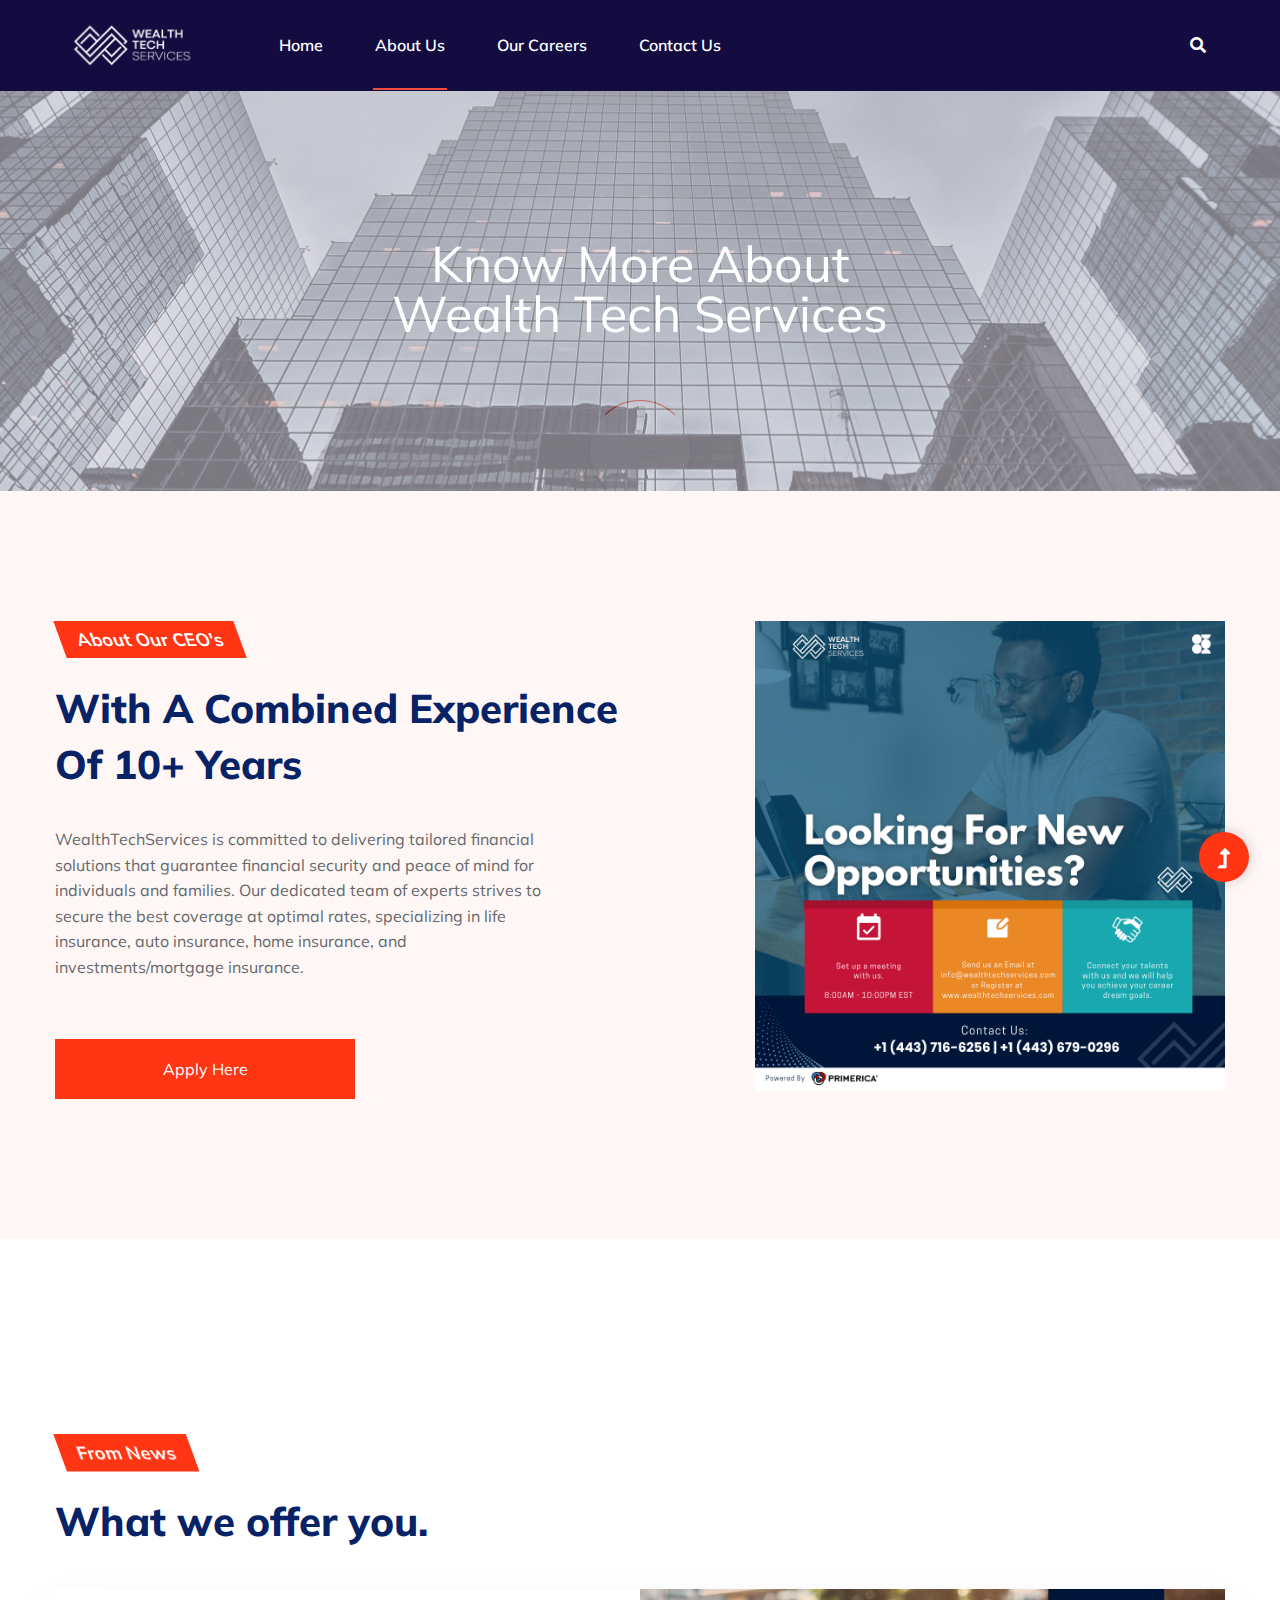
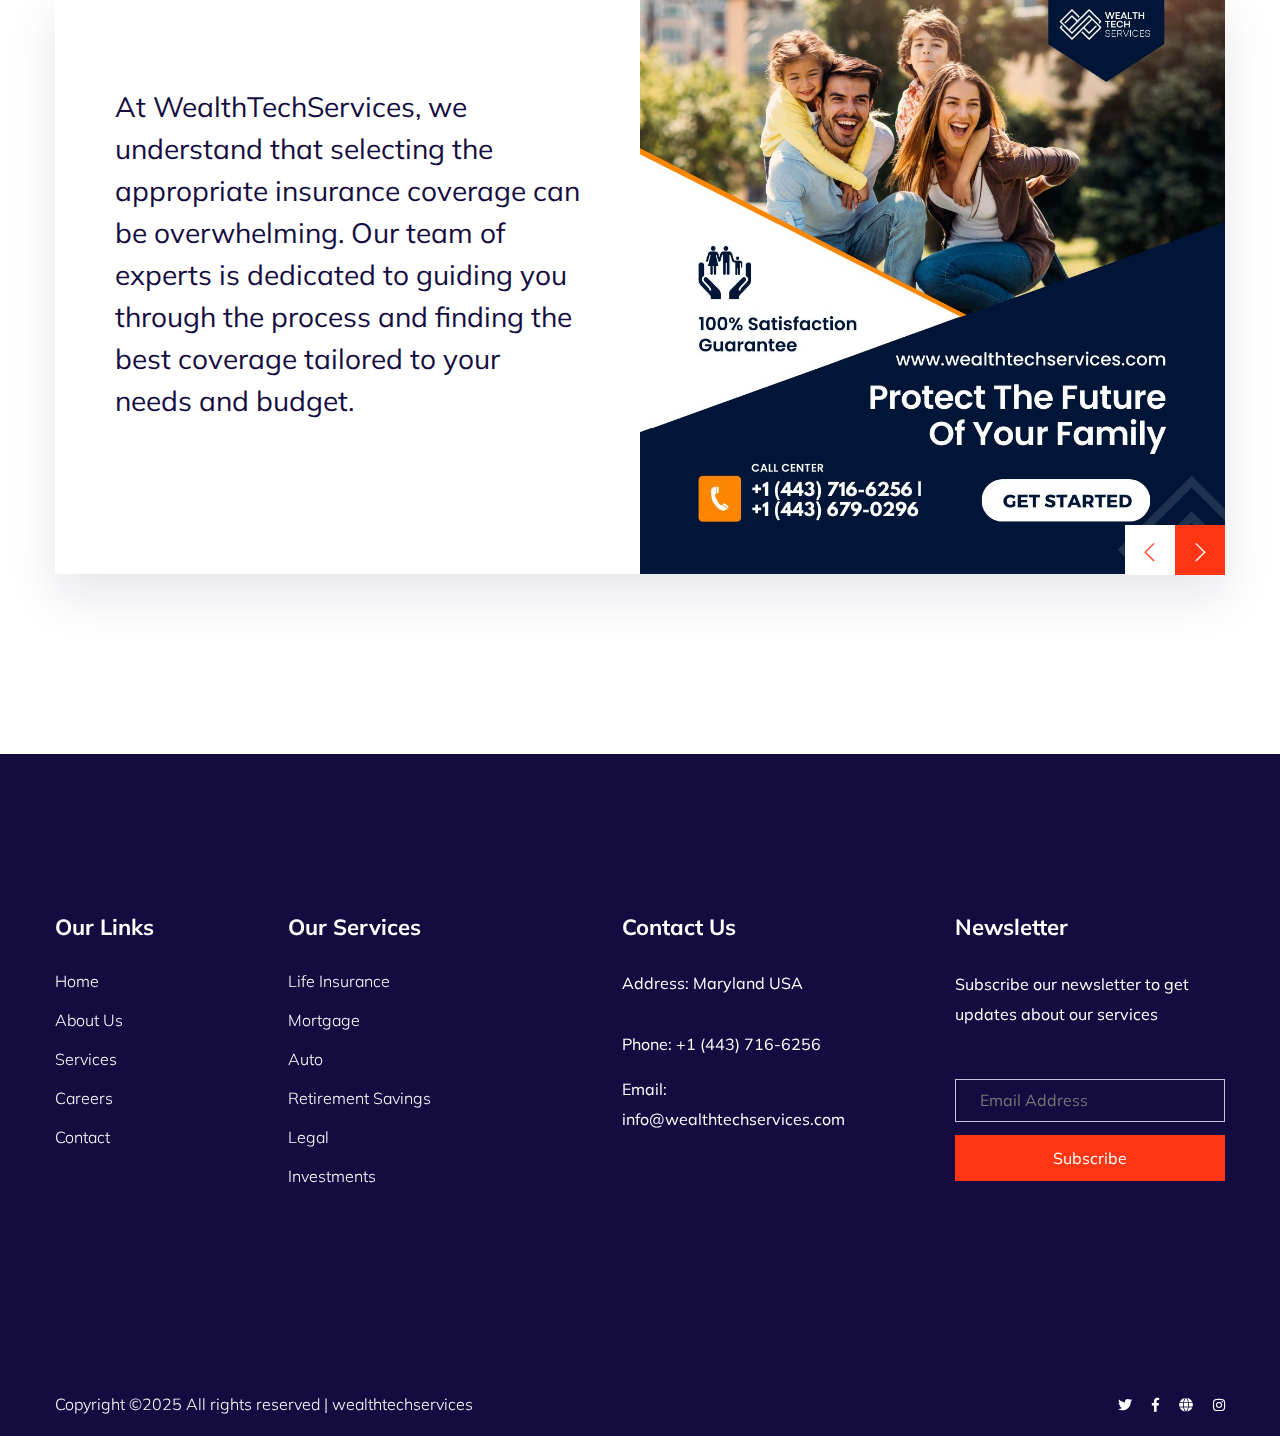
==== commit f485cc83: "nepwush" ====
--- a/about.html
+++ b/about.html
@@ -151,7 +151,7 @@
                                 <h2>With A Combined Experience Of 10+ Years</h2>
                             </div>
                             <p>WealthTechServices is committed to delivering tailored financial solutions that guarantee financial security and peace of mind for individuals and families. Our dedicated team of experts strives to secure the best coverage at optimal rates, specializing in life insurance, auto insurance, home insurance, and investments/mortgage insurance.</p>
-                           <a href="project.html"> 
+                           <a href=""> 
                             <button class="submit-btn2" style="width: 300px;"  type="submit">Apply Here</button>
                             </a> 
                         </div>
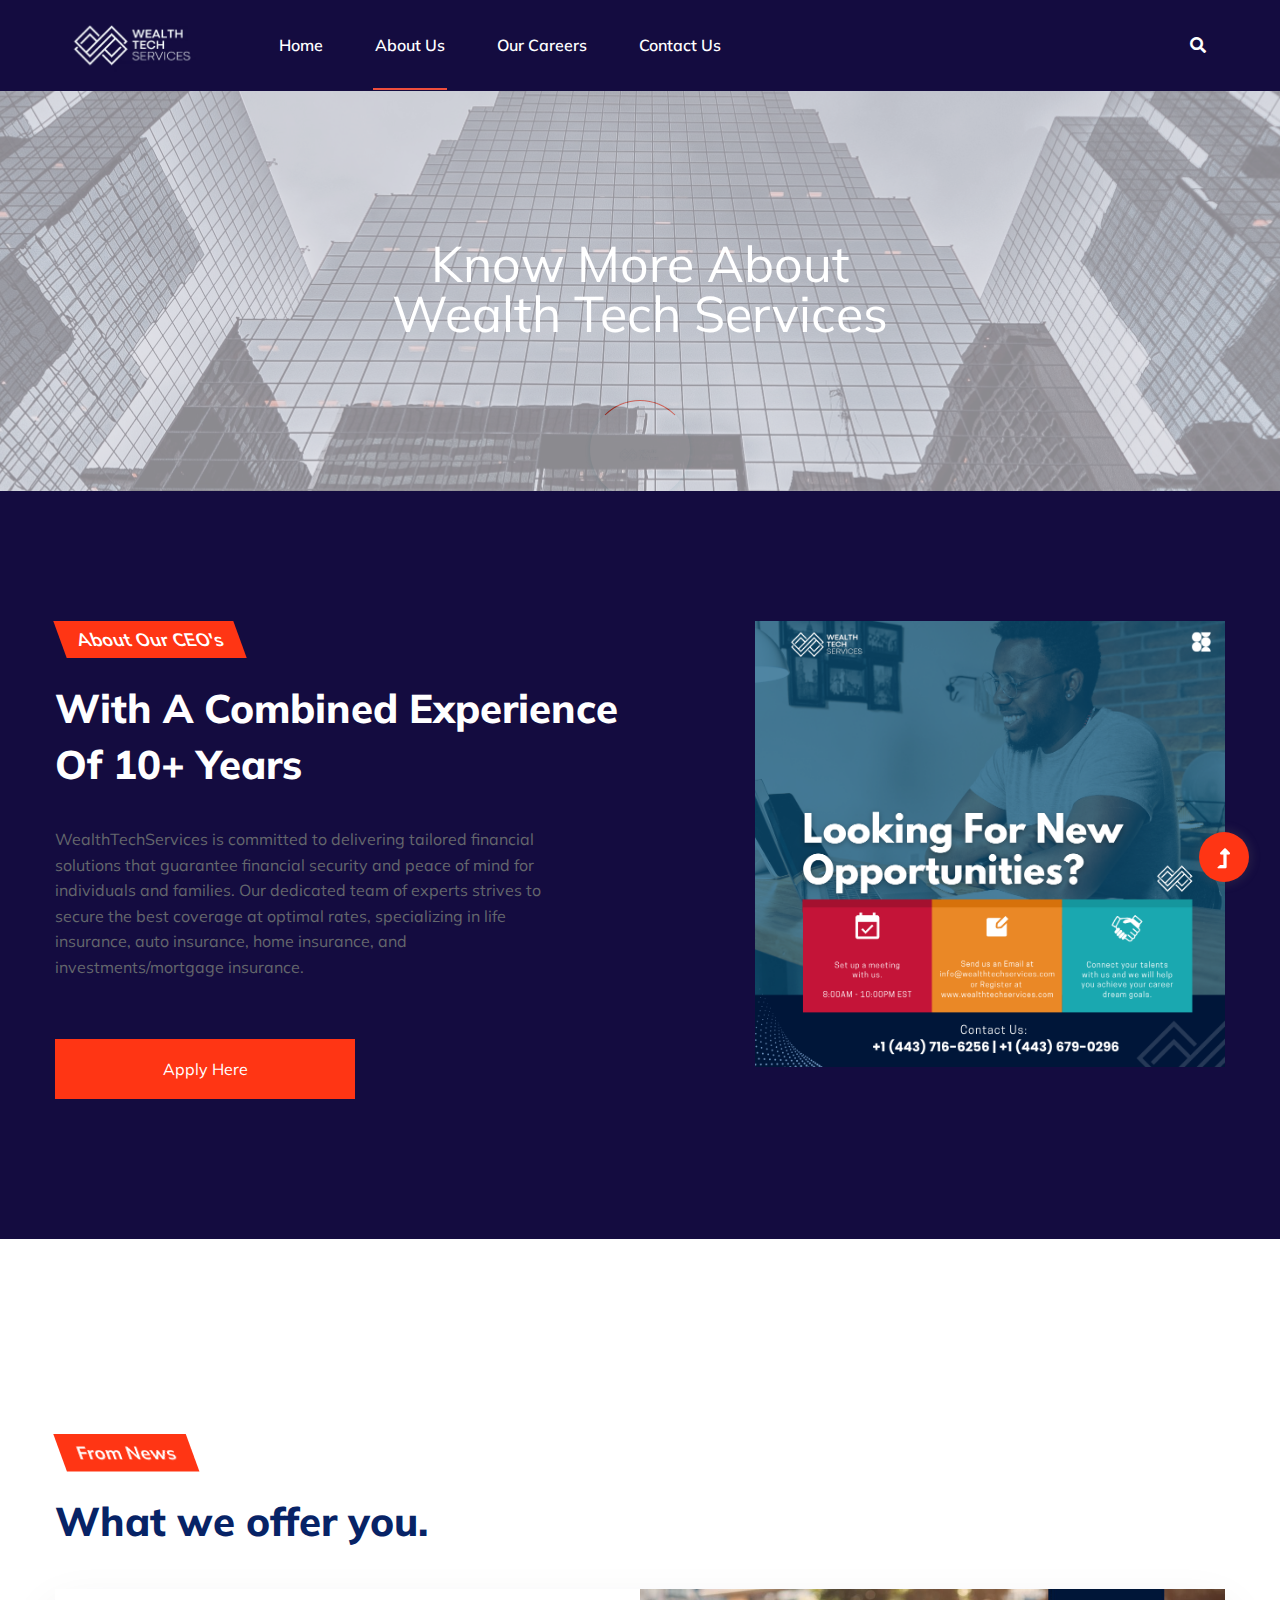
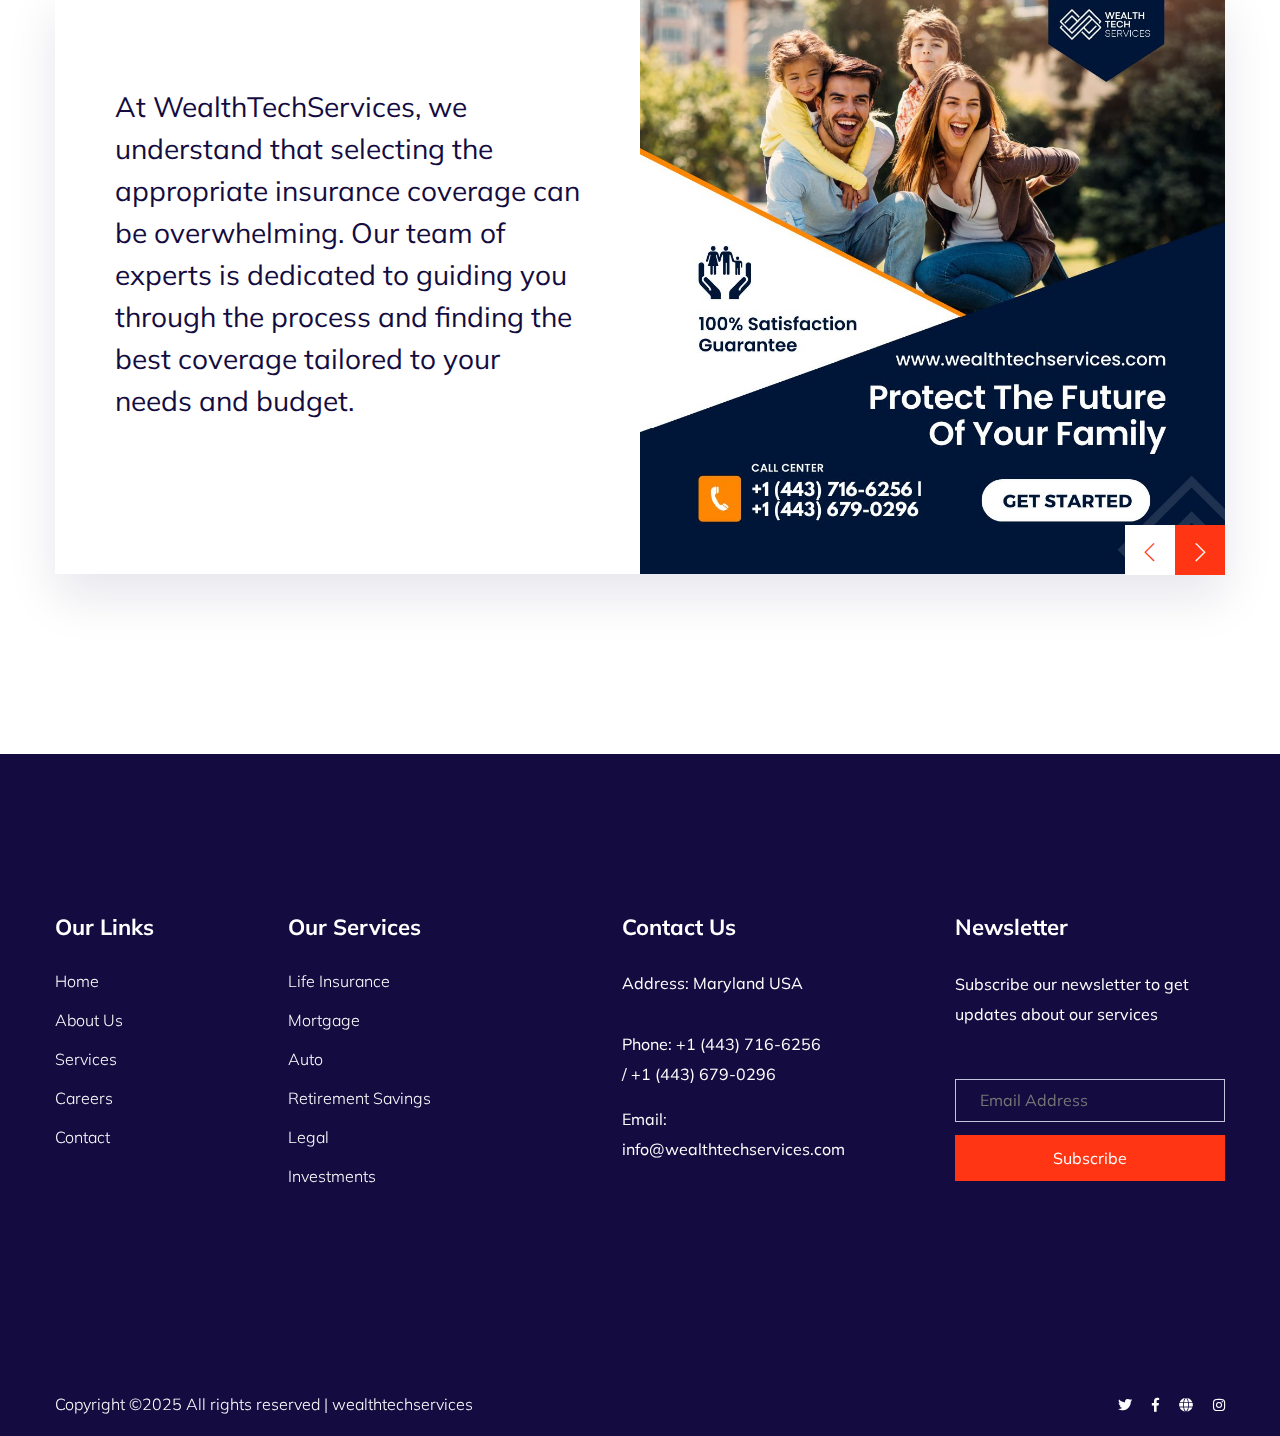
==== commit dee6291a: "newpush" ====
--- a/about.html
+++ b/about.html
@@ -148,7 +148,7 @@
                             <!-- Section Tittle -->
                             <div class="section-tittle mb-35">
                                 <span class="element">About Our CEO's</span>
-                                <h2>With A Combined Experience Of 10+ Years</h2>
+                                <h2 class="text-white">With A Combined Experience Of 10+ Years</h2>
                             </div>
                             <p>WealthTechServices is committed to delivering tailored financial solutions that guarantee financial security and peace of mind for individuals and families. Our dedicated team of experts strives to secure the best coverage at optimal rates, specializing in life insurance, auto insurance, home insurance, and investments/mortgage insurance.</p>
                            <a href=""> 
@@ -423,7 +423,7 @@
                                 </div>
                             </div>
                             <div class="footer-number">
-                                <p class="text-white">Phone: +1 (443) 716-6256 </p>
+                                <p class="text-white">Phone: +1 (443) 716-6256 <br>/ +1 (443) 679-0296 </p>
                                 <p class="text-white">Email: info@wealthtechservices.com</p>
                             </div>
                         </div>
--- a/assets/css/style.css
+++ b/assets/css/style.css
@@ -3940,7 +3940,7 @@
 
 /* line 1, C:/Users/HP/Desktop/jun-2020/280.Industrial_HTML/assets/scss/_about.scss */
 .about-low-area {
-  background: #FFF7F5;
+  background: #140C40;
   position: relative;
 }
 
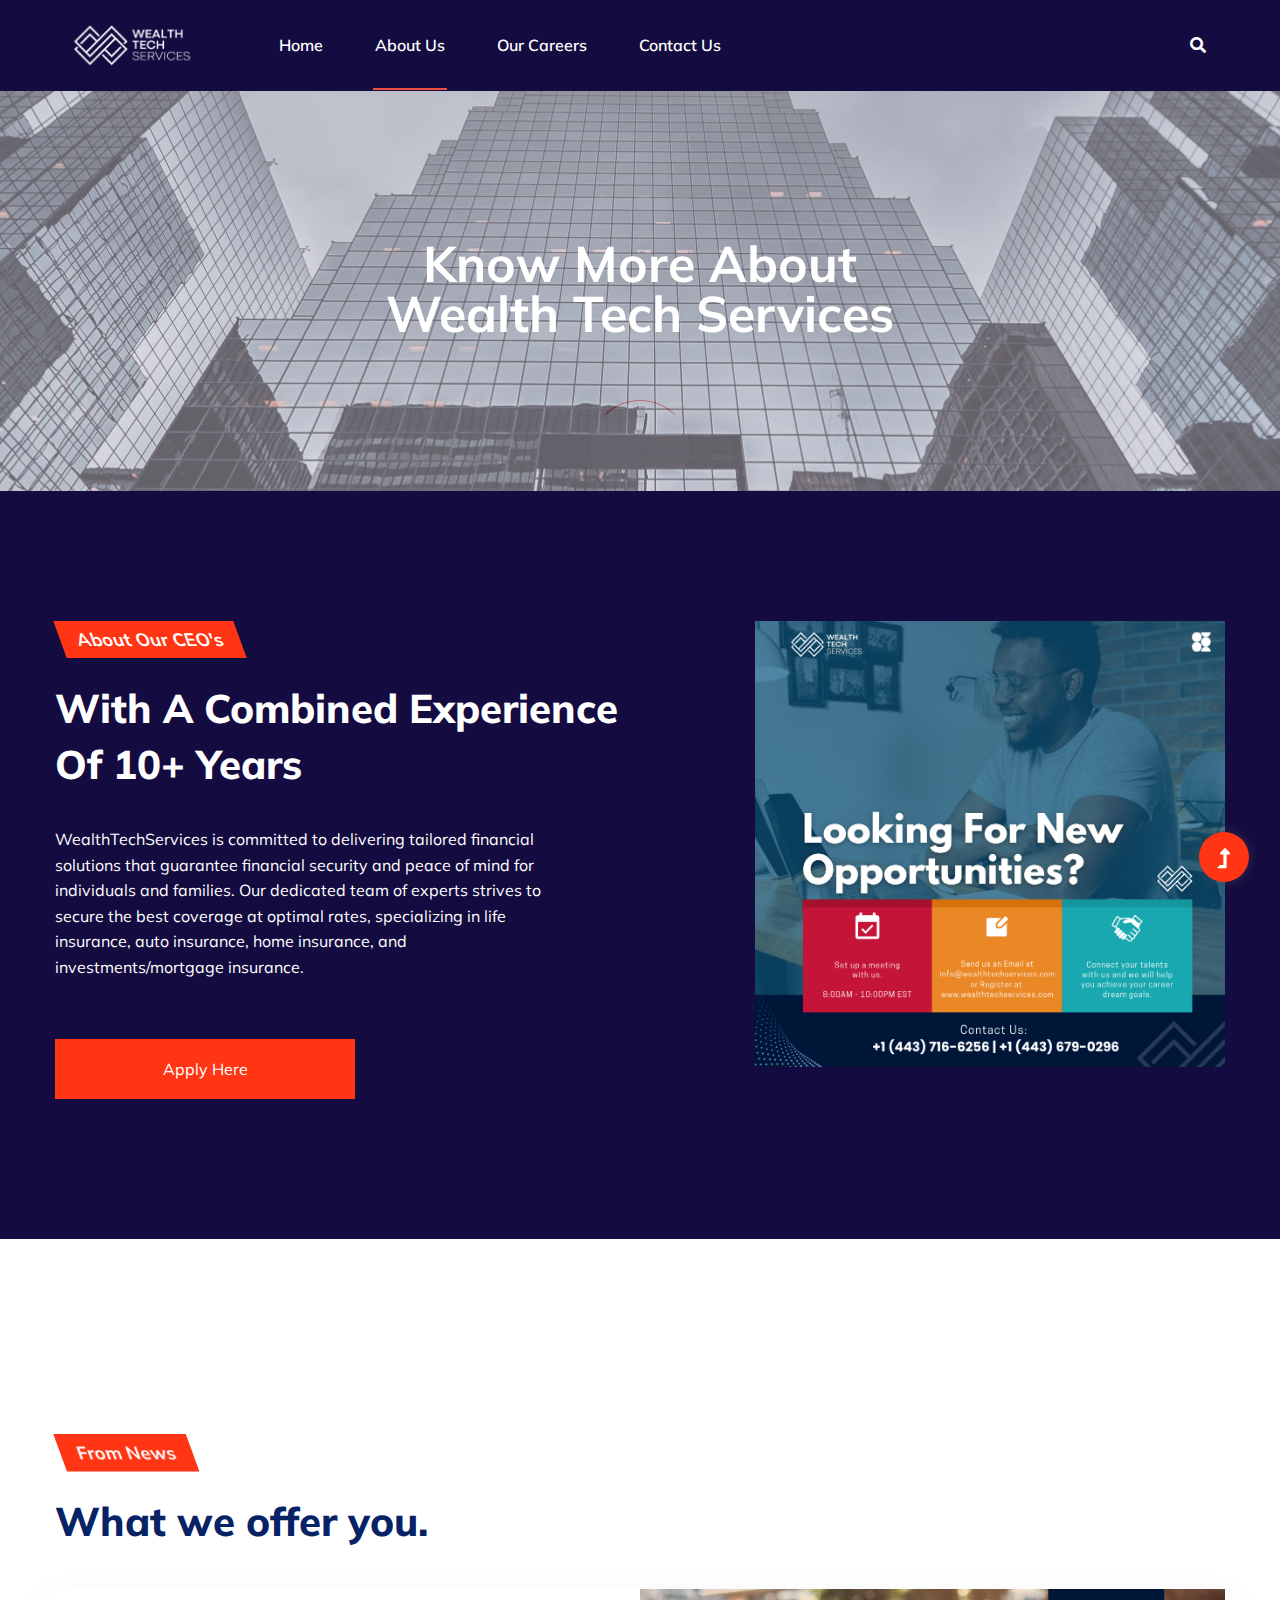
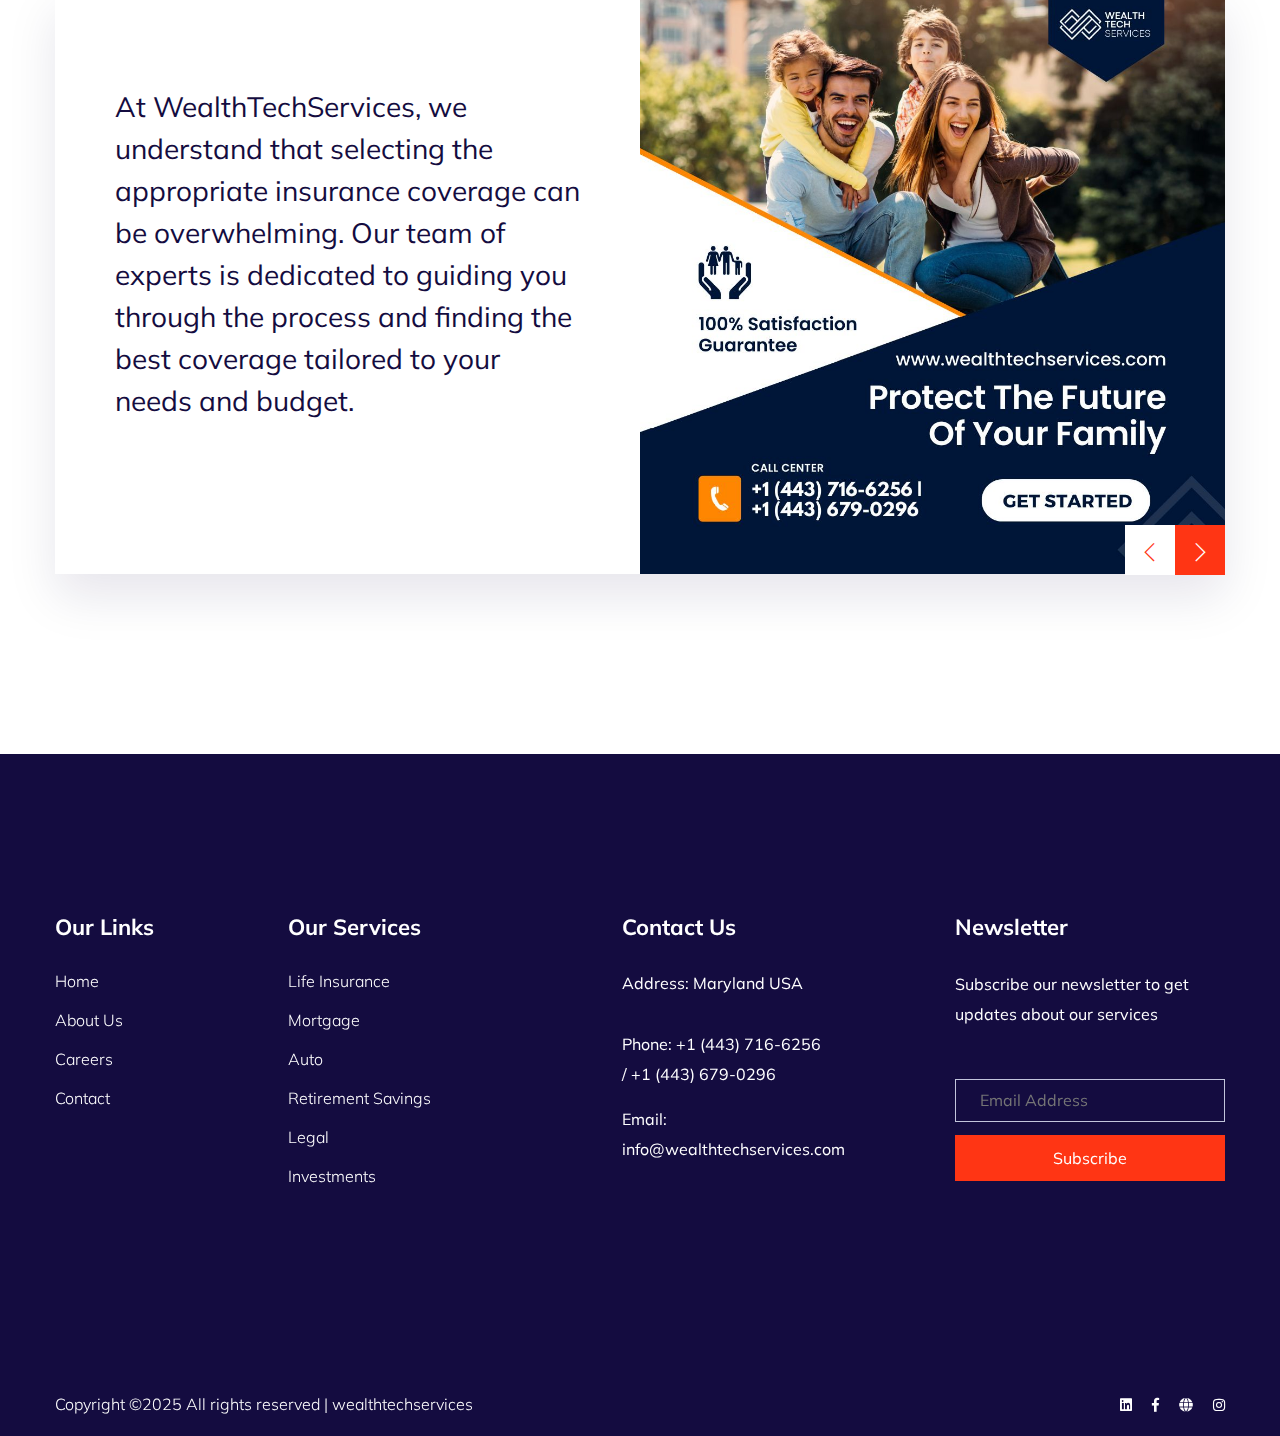
==== commit b1116026: "newpush" ====
--- a/about.html
+++ b/about.html
@@ -130,7 +130,7 @@
                     <div class="row">
                         <div class="col-xl-12">
                             <div class="hero-cap hero-cap2 gj-text-align-center">
-                                <h2>Know More About<br> Wealth Tech Services</h2>
+                                <h2><b class="text-white">Know More About<br> Wealth Tech Services</b></h2>
                             </div>
                         </div>
                     </div>
@@ -150,8 +150,8 @@
                                 <span class="element">About Our CEO's</span>
                                 <h2 class="text-white">With A Combined Experience Of 10+ Years</h2>
                             </div>
-                            <p>WealthTechServices is committed to delivering tailored financial solutions that guarantee financial security and peace of mind for individuals and families. Our dedicated team of experts strives to secure the best coverage at optimal rates, specializing in life insurance, auto insurance, home insurance, and investments/mortgage insurance.</p>
-                           <a href=""> 
+                            <p class="text-white">WealthTechServices is committed to delivering tailored financial solutions that guarantee financial security and peace of mind for individuals and families. Our dedicated team of experts strives to secure the best coverage at optimal rates, specializing in life insurance, auto insurance, home insurance, and investments/mortgage insurance.</p>
+                           <a href="project.html"> 
                             <button class="submit-btn2" style="width: 300px;"  type="submit">Apply Here</button>
                             </a> 
                         </div>
@@ -390,11 +390,10 @@
                             <div class="footer-tittle ">
                                 <h4 class="text-white">Our Links</h4>
                                 <ul>
-                                    <li><a href="#" class="text-white">Home</a></li>
-                                    <li><a href="#" class="text-white"> About Us</a></li>
-                                    <li><a href="#" class="text-white">Services</a></li>
-                                    <li><a href="#" class="text-white">Careers</a></li>
-                                    <li><a href="#" class="text-white">Contact</a></li>
+                                    <li><a href="index.html" class="text-white">Home</a></li>
+                                    <li><a href="about.html" class="text-white"> About Us</a></li>
+                                    <li><a href="project.html" class="text-white">Careers</a></li>
+                                    <li><a href="contact.html" class="text-white">Contact</a></li>
                                 </ul>
                             </div>
                         </div>
@@ -404,12 +403,12 @@
                             <div class="footer-tittle">
                                 <h4 class="text-white">Our Services</h4>
                                 <ul>
-                                    <li><a href="#" class="text-white">Life Insurance</a></li>
-                                    <li><a href="#" class="text-white">Mortgage</a></li>
-                                    <li><a href="#" class="text-white">Auto</a></li>
-                                    <li><a href="#" class="text-white">Retirement Savings</a></li>
-                                    <li><a href="#" class="text-white">Legal</a></li>
-                                    <li><a href="#" class="text-white">Investments</a></li>
+                                    <li><a href="about.html" class="text-white">Life Insurance</a></li>
+                                    <li><a href="about.html" class="text-white">Mortgage</a></li>
+                                    <li><a href="about.html" class="text-white">Auto</a></li>
+                                    <li><a href="about.html" class="text-white">Retirement Savings</a></li>
+                                    <li><a href="about.html" class="text-white">Legal</a></li>
+                                    <li><a href="about.html" class="text-white">Investments</a></li>
                                 </ul>
                             </div>
                         </div>
@@ -469,10 +468,10 @@
                         <div class="col-xl-3 col-lg-4">
                             <!-- Footer Social -->
                             <div class="footer-social f-right">
-                                <a href="#" class="text-white"><i class="fab fa-twitter"></i></a>
-                                <a href="https://bit.ly/sai4ull" class="text-white"><i class="fab fa-facebook-f"></i></a>
-                                <a href="#" class="text-white"><i class="fas fa-globe"></i></a>
-                                <a href="#" class="text-white"><i class="fab fa-instagram"></i></a>
+                                <a href="https://wealthtecservice.com" class="text-white"><i class="fab fa-linkedin"></i></a>
+                                <a href="https://wealthtecservice.com" class="text-white"><i class="fab fa-facebook-f"></i></a>
+                                <a href="https://wealthtecservice.com" class="text-white"><i class="fas fa-globe"></i></a>
+                                <a href="https://wealthtecservice.com" class="text-white"><i class="fab fa-instagram"></i></a>
                             </div>
                         </div>
                     </div>
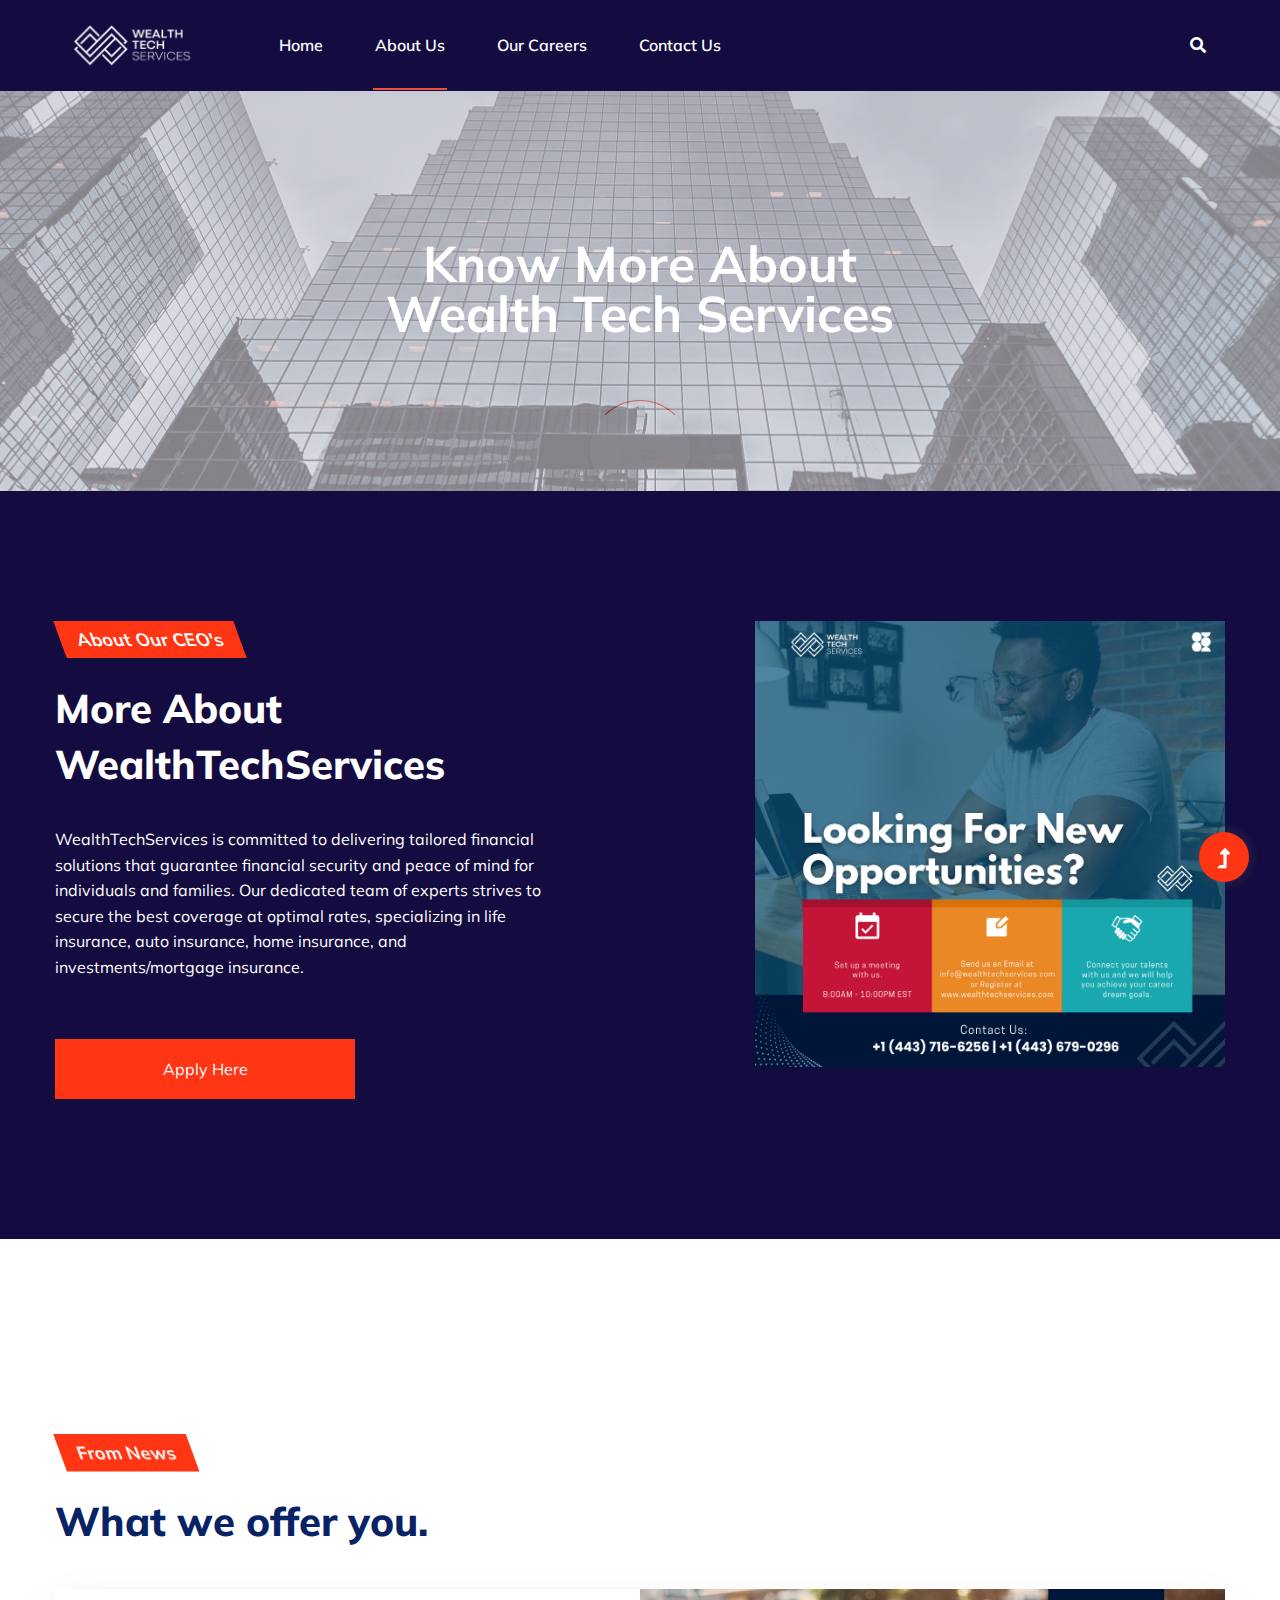
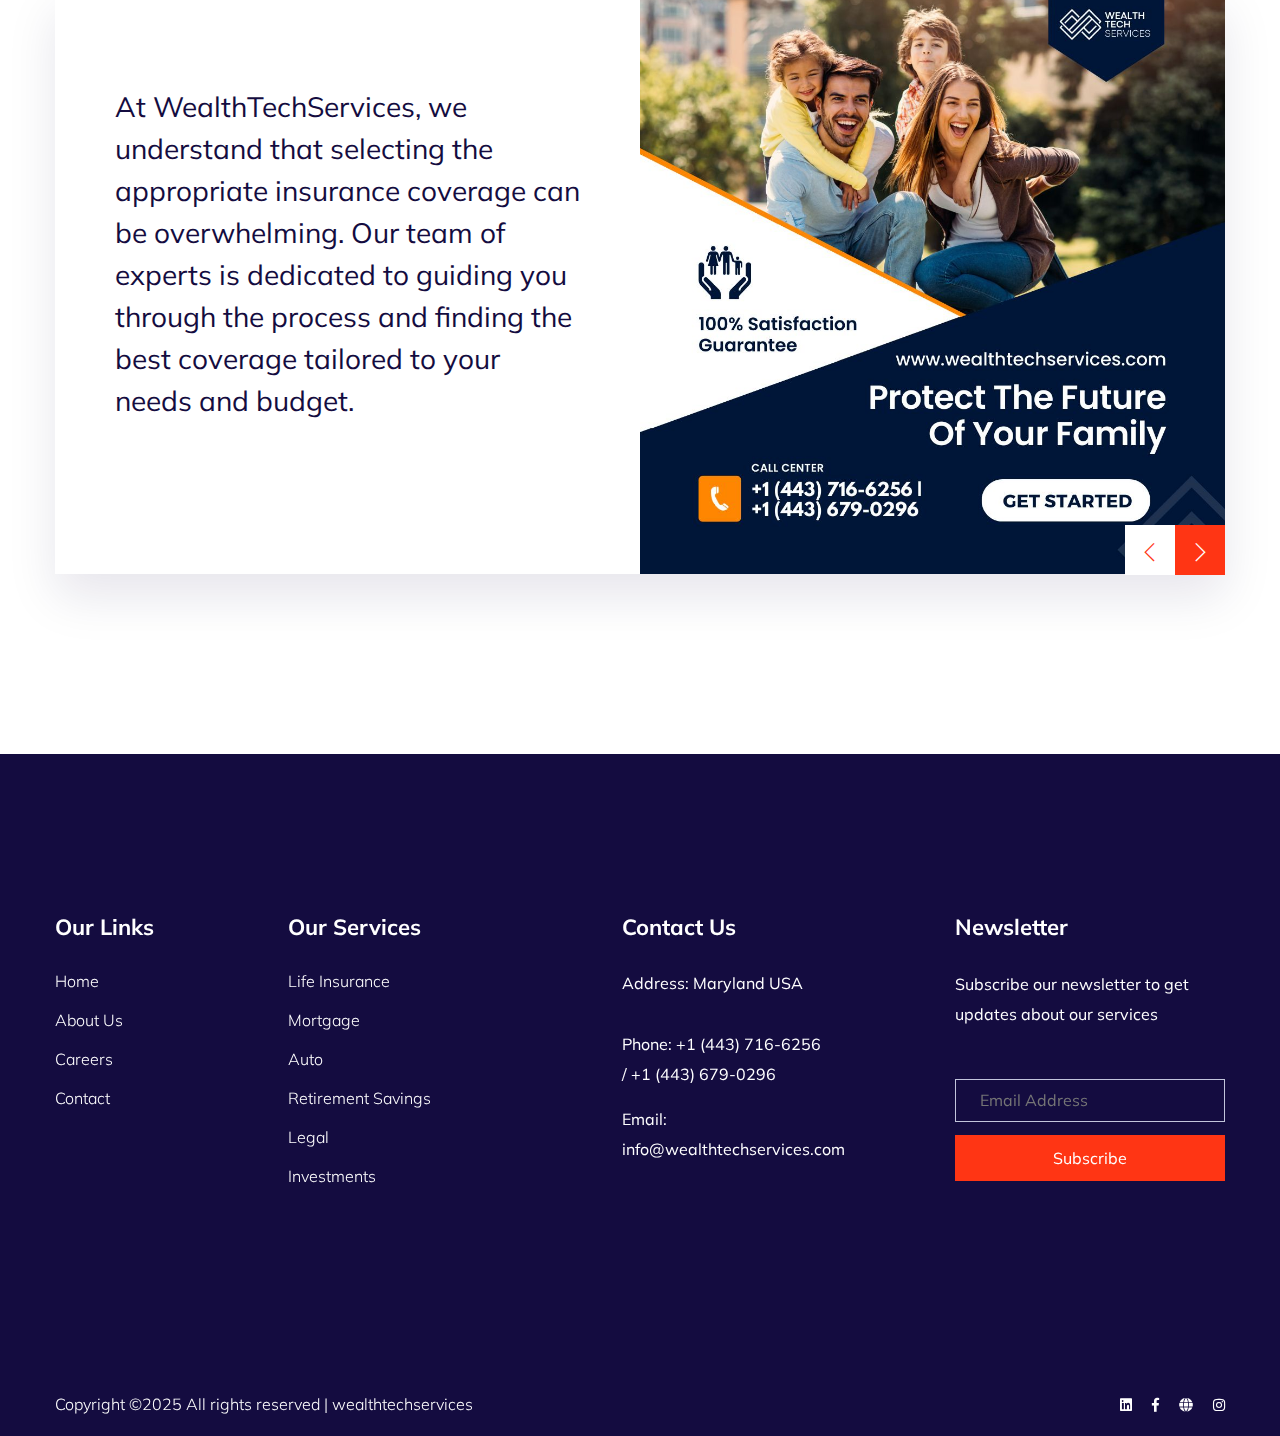
==== commit 4d31c517: "nepwush" ====
--- a/about.html
+++ b/about.html
@@ -148,7 +148,7 @@
                             <!-- Section Tittle -->
                             <div class="section-tittle mb-35">
                                 <span class="element">About Our CEO's</span>
-                                <h2 class="text-white">With A Combined Experience Of 10+ Years</h2>
+                                <h2 class="text-white">More About WealthTechServices</h2>
                             </div>
                             <p class="text-white">WealthTechServices is committed to delivering tailored financial solutions that guarantee financial security and peace of mind for individuals and families. Our dedicated team of experts strives to secure the best coverage at optimal rates, specializing in life insurance, auto insurance, home insurance, and investments/mortgage insurance.</p>
                            <a href="project.html"> 
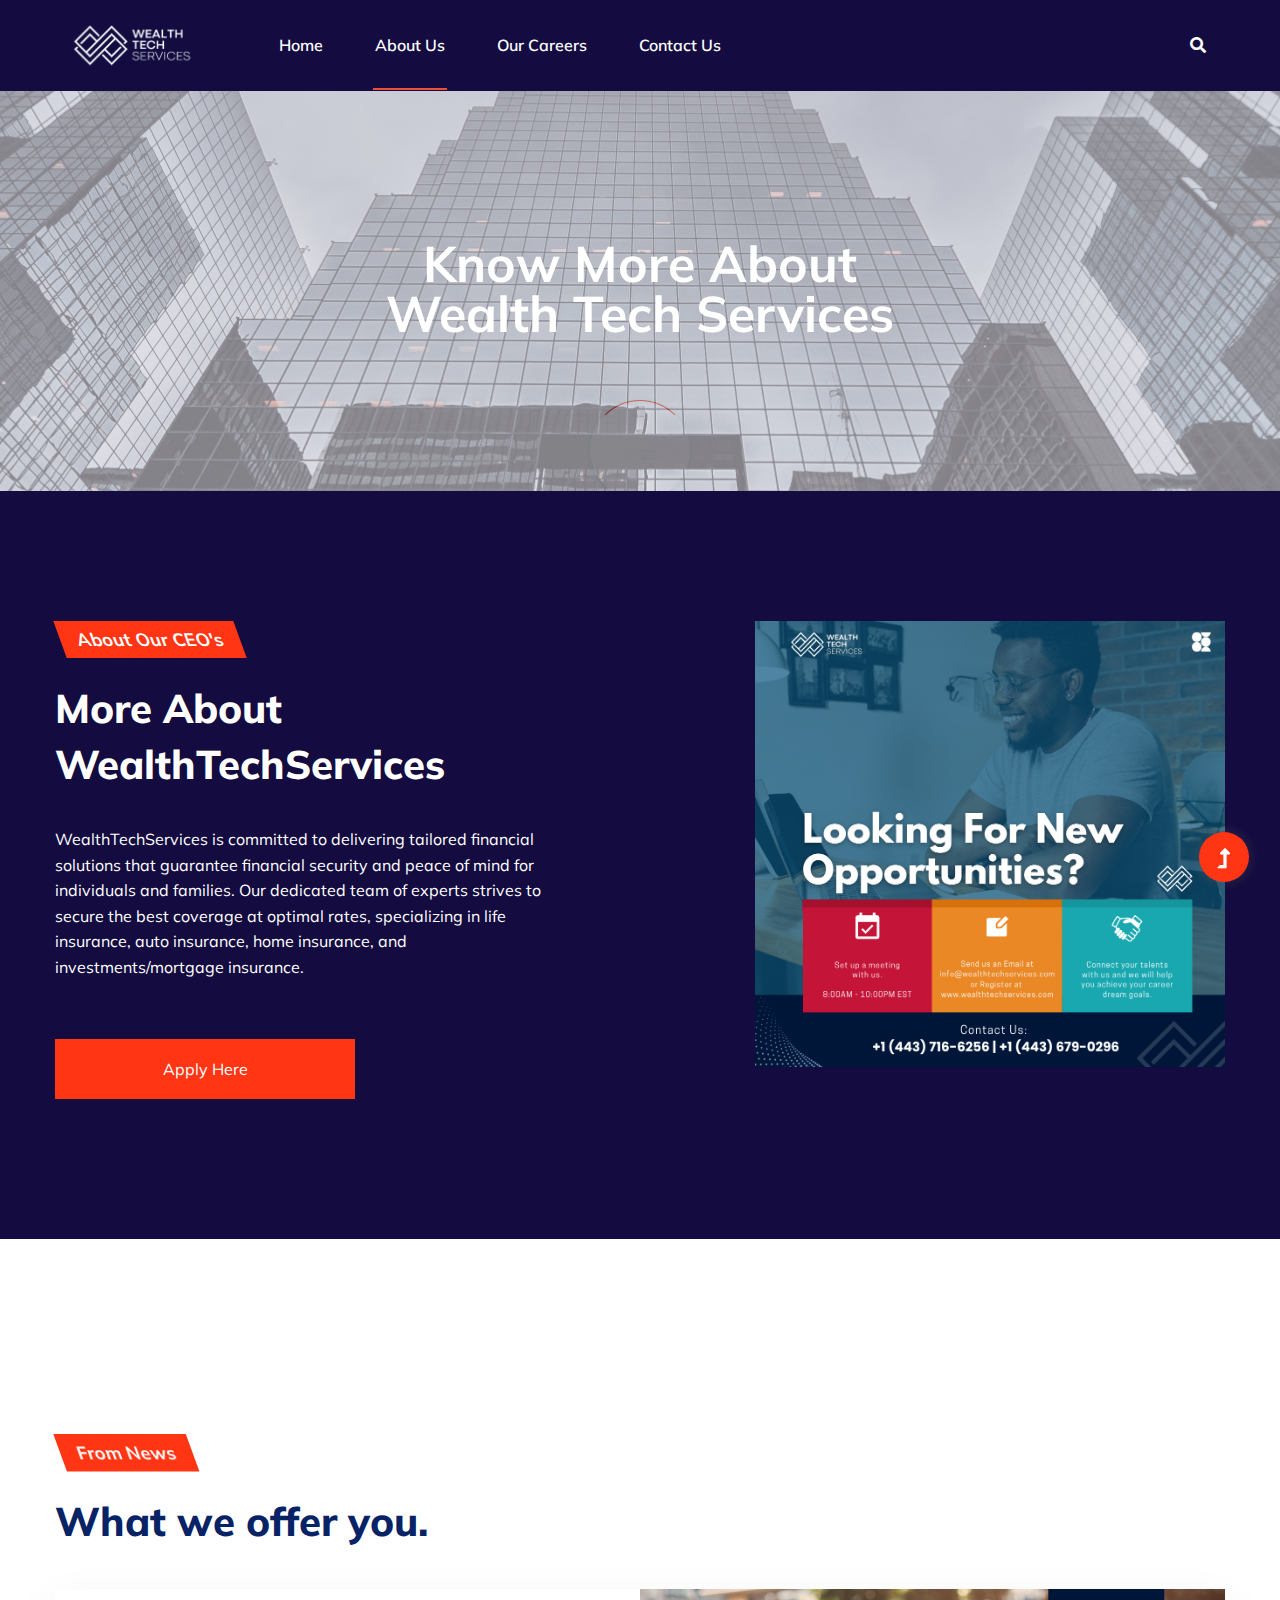
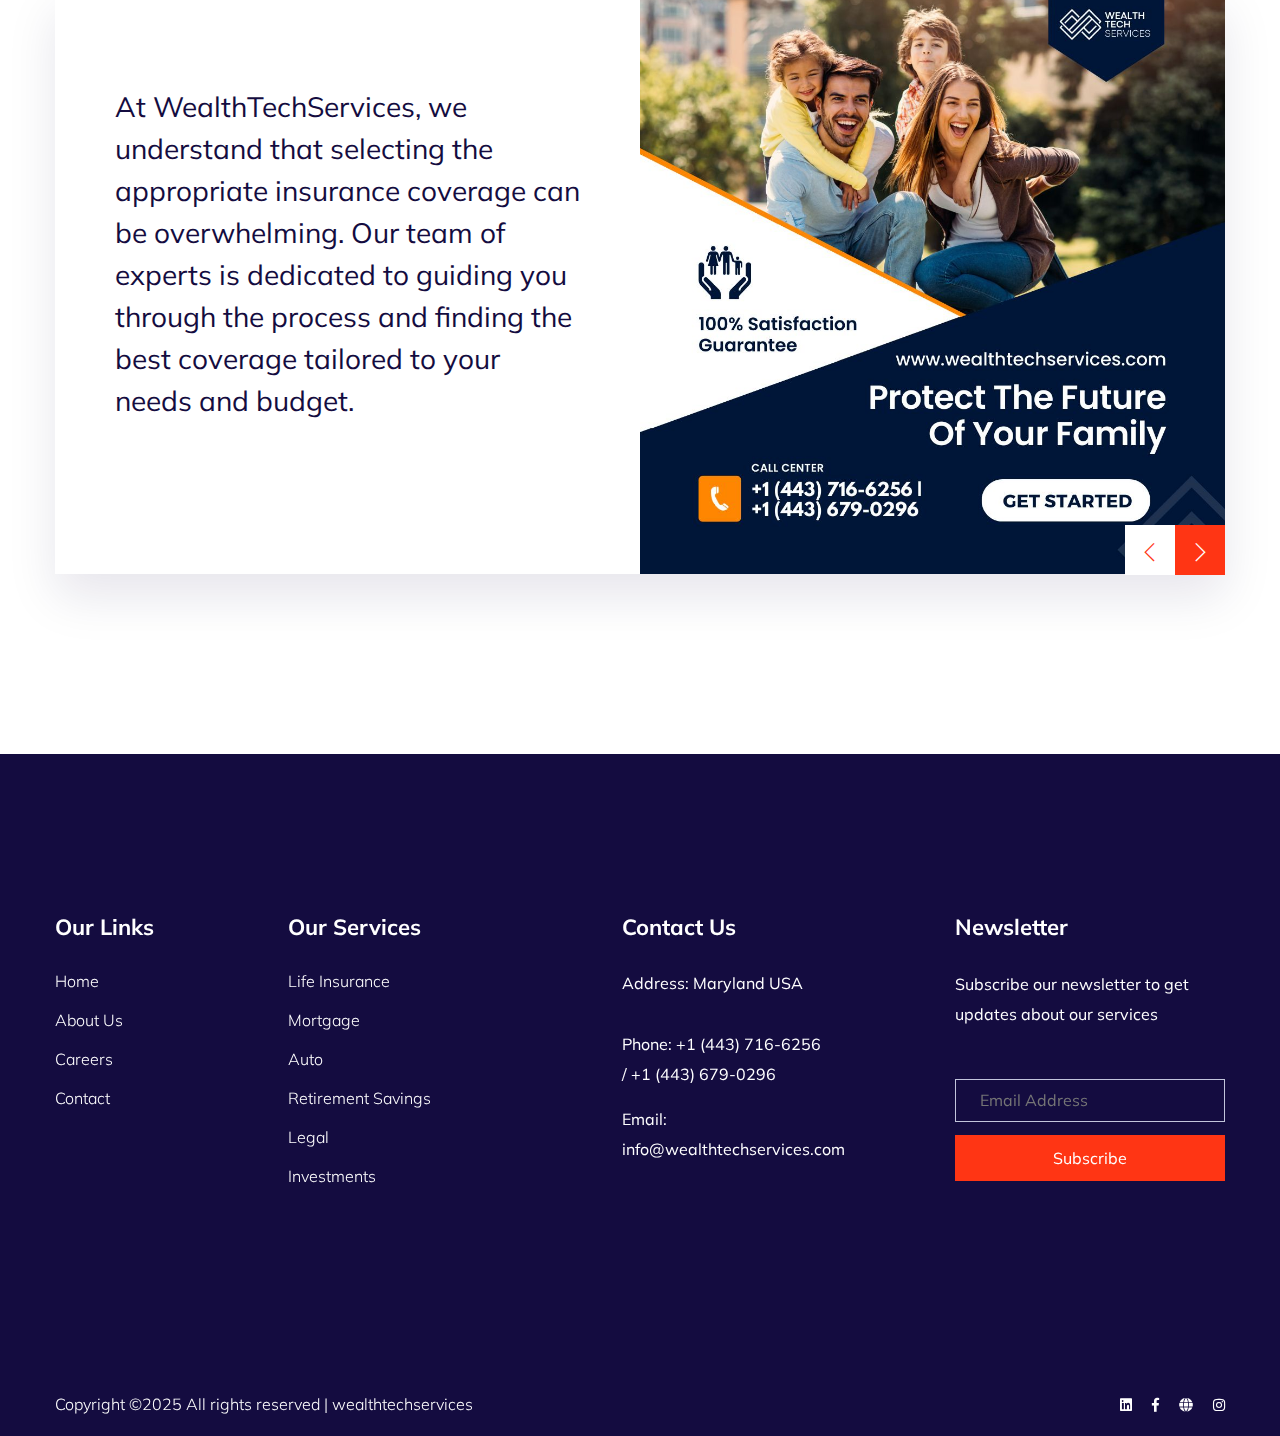
==== commit c7aa10a7: "nepwush" ====
--- a/about.html
+++ b/about.html
@@ -3,11 +3,11 @@
 <head>
     <meta charset="utf-8">
     <meta http-equiv="x-ua-compatible" content="ie=edge">
-    <title>Industrial | Teamplate</title>
-    <meta name="description" content="">
+    <title>WealthTechServices</title>
+    <meta name="description" content="WealthTechServices is committed to delivering tailored financial solutions that guarantee financial security and peace of mind for individuals and families. ">
     <meta name="viewport" content="width=device-width, initial-scale=1">
     <link rel="manifest" href="site.webmanifest">
-    <link rel="shortcut icon" type="image/x-icon" href="assets/img/favicon.ico">
+    <link rel="shortcut icon" type="image/x-icon" href="assets/img/5f3cd3_188f30ac3a924400a94b7fa63f82ec46~mv2.png.avif">
 
 	<!-- CSS here -->
 	<link rel="stylesheet" href="assets/css/bootstrap.min.css">
